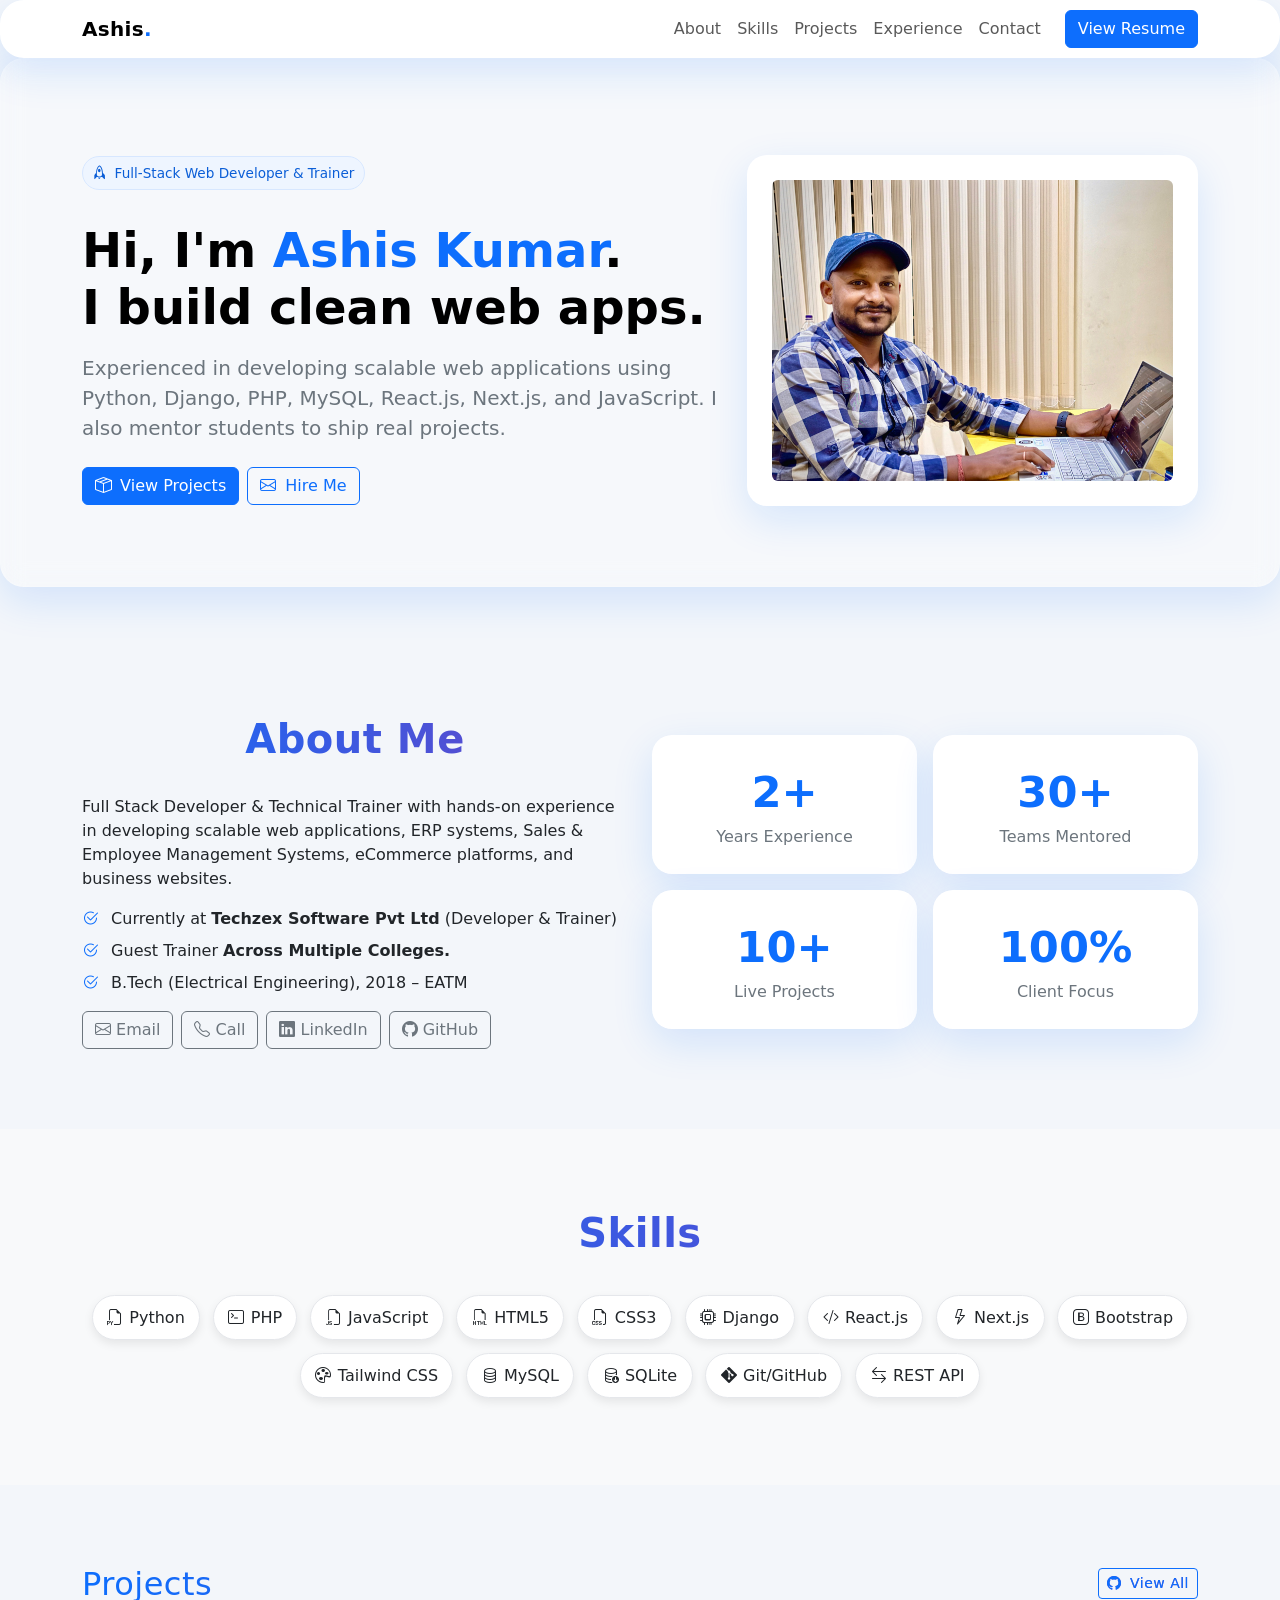
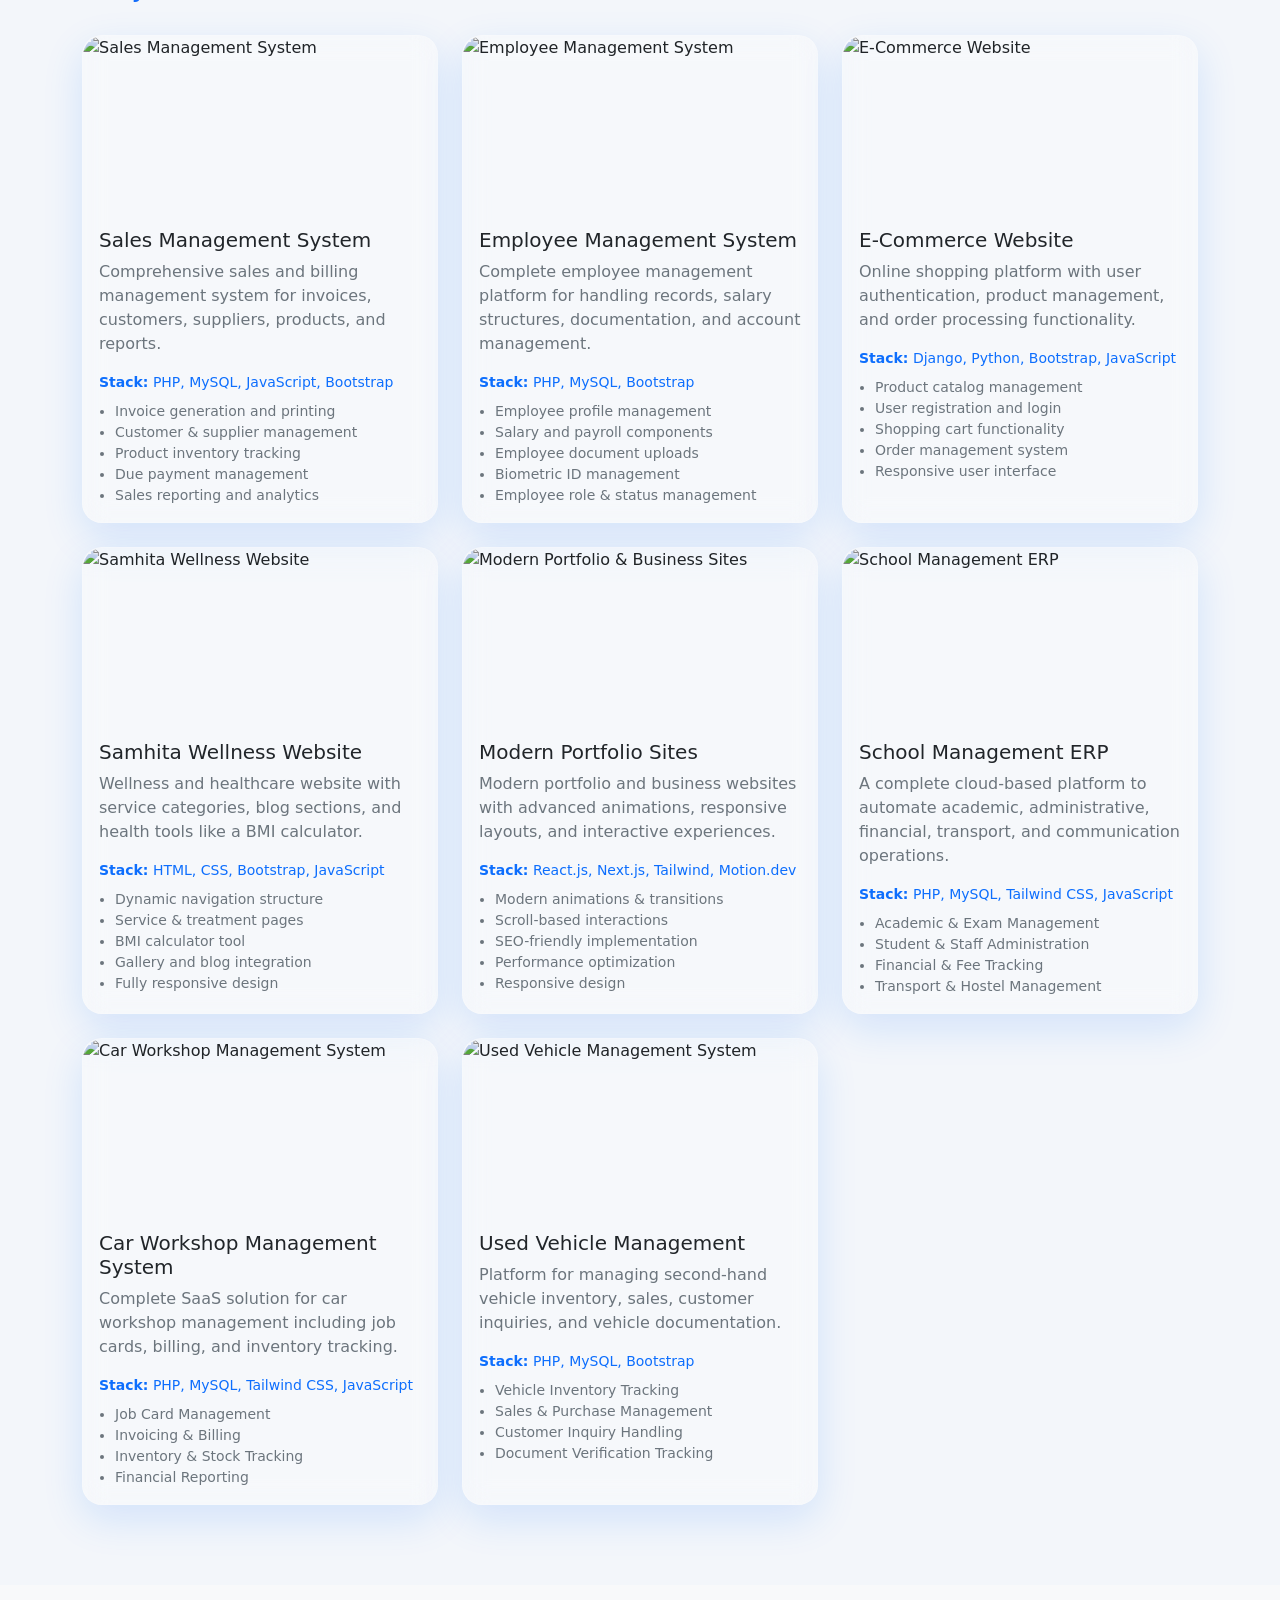
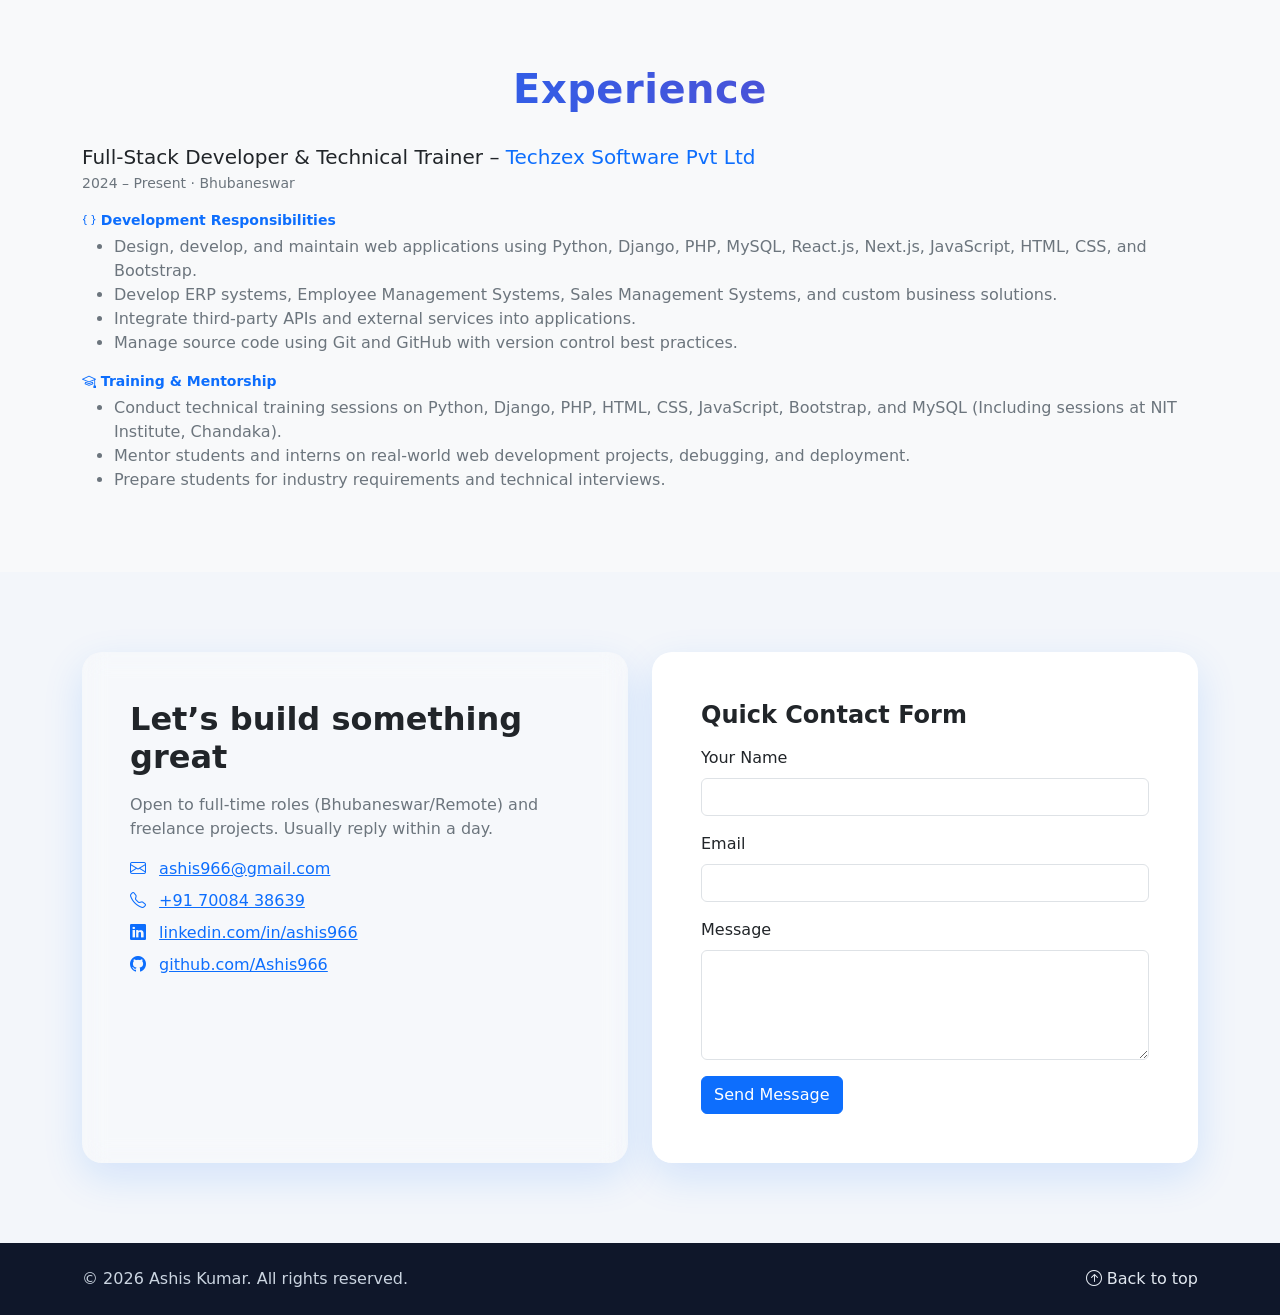
==== index.html @ 6b7a2e69 "Initial portfolio commit" ====
<!doctype html>
<html lang="en">

<head>
    <meta charset="utf-8" />
    <meta name="viewport" content="width=device-width, initial-scale=1" />
    <title>Ashis Kumar – Full‑Stack Web Developer & Trainer</title>
    <meta name="description"
        content="Portfolio of Ashis Kumar – Full‑Stack Web Developer & Trainer skilled in HTML, CSS, Bootstrap, JavaScript, jQuery, PHP, MySQL, Python (Django), and AJAX." />
    <meta name="author" content="Ashis Kumar" />
    <!-- Bootstrap 5 + Icons -->
    <link href="https://cdn.jsdelivr.net/npm/bootstrap@5.3.3/dist/css/bootstrap.min.css" rel="stylesheet" />
    <link href="https://cdn.jsdelivr.net/npm/bootstrap-icons@1.11.3/font/bootstrap-icons.css" rel="stylesheet" />
    <!-- AOS Animation Library -->
    <link href="https://cdn.jsdelivr.net/npm/aos@2.3.4/dist/aos.css" rel="stylesheet" />

    <link rel="stylesheet" href="style.css" />
</head>

<body>
    <!-- HEADER containing Nav and Hero -->
    <header>
        <!-- NAVBAR -->
        <nav class="navbar navbar-expand-lg bg-white sticky-top glass">
        <div class="container">
            <a class="navbar-brand" href="#home">Ashis<span class="text-primary">.</span></a>
            <button class="navbar-toggler" type="button" data-bs-toggle="collapse" data-bs-target="#navMenu">
                <span class="navbar-toggler-icon"></span>
            </button>
            <div class="collapse navbar-collapse" id="navMenu">
                <ul class="navbar-nav ms-auto mb-2 mb-lg-0">
                    <li class="nav-item"><a class="nav-link" href="#about">About</a></li>
                    <li class="nav-item"><a class="nav-link" href="#skills">Skills</a></li>
                    <li class="nav-item"><a class="nav-link" href="#projects">Projects</a></li>
                    <li class="nav-item"><a class="nav-link" href="#experience">Experience</a></li>
                    <li class="nav-item"><a class="nav-link" href="#contact">Contact</a></li>
                </ul>
                <a href="resume.html" target="_blank" class="btn btn-primary ms-lg-3 download-resume">View Resume</a>
            </div>
        </div>
    </nav>

        <!-- HERO -->
        <section id="home" class="hero glass mb-5">
        <div class="container">
            <div class="row align-items-center g-4">
                <div class="col-lg-7" data-aos="fade-up">
                    <span class="tag mb-3 d-inline-flex align-items-center gap-2"><i class="bi bi-rocket"></i>
                        Full‑Stack Web Developer & Trainer</span>
                    <h1 class="display-5 fw-bold mt-3 text-black">Hi, I'm <span>Ashis Kumar</span>.<br />I build clean
                        web apps.
                    </h1>
                    <p class="lead mt-3 mb-4 text-secondary">Experienced in developing scalable web applications using
                        Python, Django, PHP, MySQL, React.js, Next.js, and JavaScript. I also mentor students to ship
                        real projects.</p>
                    <div class="d-flex flex-wrap gap-2">
                        <a href="#projects" class="btn btn-primary"><i class="bi bi-box-seam me-1"></i> View
                            Projects</a>
                        <a href="#contact" class="btn btn-outline-primary"><i class="bi bi-envelope me-1"></i> Hire
                            Me</a>
                    </div>
                </div>
                <div class="col-lg-5 text-center" data-aos="zoom-in">
                    <div class="bg-white glass shadow-soft rounded-2xl p-4 text-center">
                        <img src="ashis.jpeg" alt="Laptop workspace" class="img-fluid rounded-2" />
                    </div>
                </div>
            </div>
        </div>
        </section>
    </header>

    <!-- ABOUT -->
    <section id="about" class="section-pad">
        <div class="container">
            <div class="row align-items-center g-4">
                <div class="col-lg-6" data-aos="fade-up">
                    <h2 class="section-head">About Me</h2>
                    <p>Full Stack Developer & Technical Trainer with hands-on experience in developing scalable web
                        applications, ERP systems, Sales & Employee Management Systems, eCommerce platforms, and
                        business websites.</p>
                    <ul class="list-unstyled mt-3">
                        <li class="mb-2"><i class="bi bi-check2-circle text-primary me-2"></i> Currently at
                            <strong>Techzex Software Pvt Ltd</strong> (Developer & Trainer)
                        </li>
                        <li class="mb-2"><i class="bi bi-check2-circle text-primary me-2"></i> Guest Trainer
                            <strong>Across Multiple Colleges.</strong>
                        </li>
                        <li class="mb-2"><i class="bi bi-check2-circle text-primary me-2"></i> B.Tech (Electrical
                            Engineering), 2018 – EATM</li>
                    </ul>
                    <div class="d-flex gap-2 mt-3">
                        <a href="mailto:ashis966@gmail.com" class="btn btn-outline-secondary"><i
                                class="bi bi-envelope"></i> Email</a>
                        <a href="tel:+917008438639" class="btn btn-outline-secondary"><i class="bi bi-telephone"></i>
                            Call</a>
                        <a href="https://www.linkedin.com/in/ashis966" target="_blank"
                            class="btn btn-outline-secondary"><i class="bi bi-linkedin"></i> LinkedIn</a>
                        <a href="https://github.com/Ashis966" target="_blank" class="btn btn-outline-secondary"><i
                                class="bi bi-github"></i> GitHub</a>
                    </div>
                </div>
                <div class="col-lg-6">
                    <div class="row g-3">
                        <div class="col-6" data-aos="fade-zoom-in">
                            <div class="p-4 bg-white glass rounded-2xl shadow-soft text-center h-100">
                                <div class="animated-counter" data-start-year="2024">0</div>
                                <div class="text-secondary">Years Experience</div>
                            </div>
                        </div>
                        <div class="col-6" data-aos="fade-zoom-in" data-aos-delay="50">
                            <div class="p-4 bg-white glass rounded-2xl shadow-soft text-center h-100">
                                <div class="animated-counter" data-count="30">0</div>
                                <div class="text-secondary">Teams Mentored</div>
                            </div>
                        </div>
                        <div class="col-6" data-aos="fade-zoom-in" data-aos-delay="100">
                            <div class="p-4 bg-white glass rounded-2xl shadow-soft text-center h-100">
                                <div class="animated-counter" data-count="10">0</div>
                                <div class="text-secondary">Live Projects</div>
                            </div>
                        </div>
                        <div class="col-6" data-aos="fade-zoom-in" data-aos-delay="150">
                            <div class="p-4 bg-white glass rounded-2xl shadow-soft text-center h-100">
                                <div class="animated-counter" data-count="100">0</div>
                                <div class="text-secondary">Client Focus</div>
                            </div>
                        </div>
                    </div>
                </div>
            </div>
        </div>
    </section>

    <!-- SKILLS -->
    <section id="skills" class="section-pad bg-light">
        <div class="container">
            <h2 class="section-head">Skills</h2>
            <div class="d-flex flex-wrap justify-content-center" data-aos="fade-up">
                <span class="skill-badge"><i class="bi bi-filetype-py"></i> Python</span>
                <span class="skill-badge"><i class="bi bi-terminal"></i> PHP</span>
                <span class="skill-badge"><i class="bi bi-filetype-js"></i> JavaScript</span>
                <span class="skill-badge"><i class="bi bi-filetype-html"></i> HTML5</span>
                <span class="skill-badge"><i class="bi bi-filetype-css"></i> CSS3</span>
                <span class="skill-badge"><i class="bi bi-cpu"></i> Django</span>
                <span class="skill-badge"><i class="bi bi-code-slash"></i> React.js</span>
                <span class="skill-badge"><i class="bi bi-lightning"></i> Next.js</span>
                <span class="skill-badge"><i class="bi bi-bootstrap"></i> Bootstrap</span>
                <span class="skill-badge"><i class="bi bi-palette"></i> Tailwind CSS</span>
                <span class="skill-badge"><i class="bi bi-database"></i> MySQL</span>
                <span class="skill-badge"><i class="bi bi-database-down"></i> SQLite</span>
                <span class="skill-badge"><i class="bi bi-git"></i> Git/GitHub</span>
                <span class="skill-badge"><i class="bi bi-arrow-left-right"></i> REST API</span>
            </div>
        </div>
    </section>

    <!-- PROJECTS -->
    <section id="projects" class="section-pad">
        <div class="container">
            <div class="d-flex align-items-center justify-content-between section-head">
                <h2 class="mb-0">Projects</h2>
                <a class="btn btn-outline-primary btn-sm" href="https://github.com/Ashis966" target="_blank"><i
                        class="bi bi-github me-1"></i> View All</a>
            </div>
            <div class="row g-4">
                <!-- Project 1 -->
                <div class="col-md-6 col-lg-4" data-aos="fade-up">
                    <div class="card h-100 project-card glass rounded-2xl">
                        <img src="https://placehold.co/1200x800/0d6efd/ffffff?text=Sales+Management+System"
                            class="card-img-top" alt="Sales Management System" />
                        <div class="card-body">
                            <h5 class="card-title">Sales Management System</h5>
                            <p class="card-text text-secondary">Comprehensive sales and billing management system for
                                invoices, customers, suppliers, products, and reports.</p>
                            <div class="mt-2 text-primary small">
                                <strong>Stack:</strong> PHP, MySQL, JavaScript, Bootstrap
                            </div>
                            <ul class="small text-secondary mt-2 ps-3 mb-0">
                                <li>Invoice generation and printing</li>
                                <li>Customer &amp; supplier management</li>
                                <li>Product inventory tracking</li>
                                <li>Due payment management</li>
                                <li>Sales reporting and analytics</li>
                            </ul>
                        </div>

                    </div>
                </div>
                <!-- Project 2 -->
                <div class="col-md-6 col-lg-4" data-aos="fade-up" data-aos-delay="100">
                    <div class="card h-100 project-card glass rounded-2xl">
                        <img src="https://placehold.co/1200x800/198754/ffffff?text=Employee+Management"
                            class="card-img-top" alt="Employee Management System" />
                        <div class="card-body">
                            <h5 class="card-title">Employee Management System</h5>
                            <p class="card-text text-secondary">Complete employee management platform for handling
                                records, salary structures, documentation, and account management.</p>
                            <div class="mt-2 text-primary small">
                                <strong>Stack:</strong> PHP, MySQL, Bootstrap
                            </div>
                            <ul class="small text-secondary mt-2 ps-3 mb-0">
                                <li>Employee profile management</li>
                                <li>Salary and payroll components</li>
                                <li>Employee document uploads</li>
                                <li>Biometric ID management</li>
                                <li>Employee role &amp; status management</li>
                            </ul>
                        </div>

                    </div>
                </div>
                <!-- Project 3 -->
                <div class="col-md-6 col-lg-4" data-aos="fade-up" data-aos-delay="200">
                    <div class="card h-100 project-card glass rounded-2xl">
                        <img src="https://placehold.co/1200x800/dc3545/ffffff?text=E-Commerce+Website"
                            class="card-img-top" alt="E-Commerce Website" />
                        <div class="card-body">
                            <h5 class="card-title">E-Commerce Website</h5>
                            <p class="card-text text-secondary">Online shopping platform with user authentication,
                                product management, and order processing functionality.</p>
                            <div class="mt-2 text-primary small">
                                <strong>Stack:</strong> Django, Python, Bootstrap, JavaScript
                            </div>
                            <ul class="small text-secondary mt-2 ps-3 mb-0">
                                <li>Product catalog management</li>
                                <li>User registration and login</li>
                                <li>Shopping cart functionality</li>
                                <li>Order management system</li>
                                <li>Responsive user interface</li>
                            </ul>
                        </div>

                    </div>
                </div>
                <!-- Project 4 -->
                <div class="col-md-6 col-lg-4" data-aos="fade-up">
                    <div class="card h-100 project-card glass rounded-2xl">
                        <img src="https://placehold.co/1200x800/0dcaf0/ffffff?text=Samhita+Wellness"
                            class="card-img-top" alt="Samhita Wellness Website" />
                        <div class="card-body">
                            <h5 class="card-title">Samhita Wellness Website</h5>
                            <p class="card-text text-secondary">Wellness and healthcare website with service categories,
                                blog sections, and health tools like a BMI calculator.</p>
                            <div class="mt-2 text-primary small">
                                <strong>Stack:</strong> HTML, CSS, Bootstrap, JavaScript
                            </div>
                            <ul class="small text-secondary mt-2 ps-3 mb-0">
                                <li>Dynamic navigation structure</li>
                                <li>Service &amp; treatment pages</li>
                                <li>BMI calculator tool</li>
                                <li>Gallery and blog integration</li>
                                <li>Fully responsive design</li>
                            </ul>
                        </div>

                    </div>
                </div>
                <!-- Project 5 -->
                <div class="col-md-6 col-lg-4" data-aos="fade-up" data-aos-delay="100">
                    <div class="card h-100 project-card glass rounded-2xl">
                        <img src="https://placehold.co/1200x800/6610f2/ffffff?text=Portfolio+Sites"
                            class="card-img-top" alt="Modern Portfolio & Business Sites" />
                        <div class="card-body">
                            <h5 class="card-title">Modern Portfolio Sites</h5>
                            <p class="card-text text-secondary">Modern portfolio and business websites with advanced
                                animations, responsive layouts, and interactive experiences.</p>
                            <div class="mt-2 text-primary small">
                                <strong>Stack:</strong> React.js, Next.js, Tailwind, Motion.dev
                            </div>
                            <ul class="small text-secondary mt-2 ps-3 mb-0">
                                <li>Modern animations &amp; transitions</li>
                                <li>Scroll-based interactions</li>
                                <li>SEO-friendly implementation</li>
                                <li>Performance optimization</li>
                                <li>Responsive design</li>
                            </ul>
                        </div>

                    </div>
                </div>
                <!-- Project 6 -->
                <div class="col-md-6 col-lg-4" data-aos="fade-up" data-aos-delay="200">
                    <div class="card h-100 project-card glass rounded-2xl">
                        <img src="https://placehold.co/1200x800/6f42c1/ffffff?text=School+ERP"
                            class="card-img-top" alt="School Management ERP" />
                        <div class="card-body">
                            <h5 class="card-title">School Management ERP</h5>
                            <p class="card-text text-secondary">A complete cloud-based platform to automate academic, administrative, financial, transport, and communication operations.</p>
                            <div class="mt-2 text-primary small">
                                <strong>Stack:</strong> PHP, MySQL, Tailwind CSS, JavaScript
                            </div>
                            <ul class="small text-secondary mt-2 ps-3 mb-0">
                                <li>Academic &amp; Exam Management</li>
                                <li>Student &amp; Staff Administration</li>
                                <li>Financial &amp; Fee Tracking</li>
                                <li>Transport &amp; Hostel Management</li>
                            </ul>
                        </div>

                    </div>
                </div>
                <!-- Project 7 -->
                <div class="col-md-6 col-lg-4" data-aos="fade-up">
                    <div class="card h-100 project-card glass rounded-2xl">
                        <img src="https://placehold.co/1200x800/fd7e14/ffffff?text=Car+Workshop+System"
                            class="card-img-top" alt="Car Workshop Management System" />
                        <div class="card-body">
                            <h5 class="card-title">Car Workshop Management System</h5>
                            <p class="card-text text-secondary">Complete SaaS solution for car workshop management including job cards, billing, and inventory tracking.</p>
                            <div class="mt-2 text-primary small">
                                <strong>Stack:</strong> PHP, MySQL, Tailwind CSS, JavaScript
                            </div>
                            <ul class="small text-secondary mt-2 ps-3 mb-0">
                                <li>Job Card Management</li>
                                <li>Invoicing &amp; Billing</li>
                                <li>Inventory &amp; Stock Tracking</li>
                                <li>Financial Reporting</li>
                            </ul>
                        </div>

                    </div>
                </div>
                <!-- Project 8 -->
                <div class="col-md-6 col-lg-4" data-aos="fade-up" data-aos-delay="100">
                    <div class="card h-100 project-card glass rounded-2xl">
                        <img src="https://placehold.co/1200x800/20c997/ffffff?text=Used+Vehicle+Management"
                            class="card-img-top" alt="Used Vehicle Management System" />
                        <div class="card-body">
                            <h5 class="card-title">Used Vehicle Management</h5>
                            <p class="card-text text-secondary">Platform for managing second-hand vehicle inventory, sales, customer inquiries, and vehicle documentation.</p>
                            <div class="mt-2 text-primary small">
                                <strong>Stack:</strong> PHP, MySQL, Bootstrap
                            </div>
                            <ul class="small text-secondary mt-2 ps-3 mb-0">
                                <li>Vehicle Inventory Tracking</li>
                                <li>Sales &amp; Purchase Management</li>
                                <li>Customer Inquiry Handling</li>
                                <li>Document Verification Tracking</li>
                            </ul>
                        </div>

                    </div>
                </div>
            </div>
        </div>
    </section>

    <!-- EXPERIENCE -->
    <section id="experience" class="section-pad bg-light">
        <div class="container">
            <h2 class="section-head">Experience</h2>
            <div class="timeline mt-4">
                <div class="timeline-item" data-aos="fade-left">
                    <h5 class="mb-1">Full‑Stack Developer & Technical Trainer – <span class="text-primary">Techzex
                            Software Pvt
                            Ltd</span></h5>
                    <div class="text-secondary small mb-2">2024 – Present · Bhubaneswar</div>
                    <p class="text-primary small mb-1 fw-bold mt-3"><i class="bi bi-braces"></i> Development
                        Responsibilities</p>
                    <ul class="text-secondary">
                        <li>Design, develop, and maintain web applications using Python, Django, PHP, MySQL, React.js,
                            Next.js, JavaScript, HTML, CSS, and Bootstrap.</li>
                        <li>Develop ERP systems, Employee Management Systems, Sales Management Systems, and custom
                            business solutions.</li>
                        <li>Integrate third-party APIs and external services into applications.</li>
                        <li>Manage source code using Git and GitHub with version control best practices.</li>
                    </ul>
                    <p class="text-primary small mb-1 fw-bold mt-3"><i class="bi bi-mortarboard"></i> Training &
                        Mentorship</p>
                    <ul class="mb-0 text-secondary">
                        <li>Conduct technical training sessions on Python, Django, PHP, HTML, CSS, JavaScript,
                            Bootstrap, and MySQL (Including sessions at NIT Institute, Chandaka).</li>
                        <li>Mentor students and interns on real-world web development projects, debugging, and
                            deployment.</li>
                        <li>Prepare students for industry requirements and technical interviews.</li>
                    </ul>
                </div>
            </div>
        </div>
    </section>

    <!-- CONTACT -->
    <section id="contact" class="section-pad">
        <div class="container">
            <div class="row g-4 align-items-stretch">
                <div class="col-lg-6" data-aos="fade-up">
                    <div class="p-4 p-md-5 rounded-2xl shadow-soft contact-card h-100 glass">
                        <h2 class="fw-bold mb-3">Let’s build something great</h2>
                        <p class="text-secondary">Open to full‑time roles (Bhubaneswar/Remote) and freelance projects.
                            Usually reply within a day.</p>
                        <ul class="list-unstyled mt-3">
                            <li class="mb-2"><i class="bi bi-envelope text-primary me-2"></i> <a
                                    href="mailto:ashis966@gmail.com">ashis966@gmail.com</a></li>
                            <li class="mb-2"><i class="bi bi-telephone text-primary me-2"></i> <a
                                    href="tel:+917008438639">+91 70084 38639</a></li>
                            <li class="mb-2"><i class="bi bi-linkedin text-primary me-2"></i> <a
                                    href="https://www.linkedin.com/in/ashis966"
                                    target="_blank">linkedin.com/in/ashis966</a></li>
                            <li class="mb-2"><i class="bi bi-github text-primary me-2"></i> <a
                                    href="https://github.com/Ashis966" target="_blank">github.com/Ashis966</a></li>
                        </ul>
                    </div>
                </div>
                <div class="col-lg-6" data-aos="fade-left">
                    <div class="p-4 p-md-5 rounded-2xl shadow-soft bg-white h-100 glass">
                        <h4 class="fw-bold mb-3">Quick Contact Form</h4>
                        <!-- To make this work, sign up at formspree.io and replace YOUR_FORM_ID below -->
                        <form id="contactForm" action="https://formspree.io/f/mwvdzepy" method="POST">
                            <div class="mb-3">
                                <label class="form-label">Your Name</label>
                                <input type="text" class="form-control" name="name" required />
                            </div>
                            <div class="mb-3">
                                <label class="form-label">Email</label>
                                <input type="email" class="form-control" name="email" required />
                            </div>
                            <div class="mb-3">
                                <label class="form-label">Message</label>
                                <textarea class="form-control" name="message" rows="4" required></textarea>
                            </div>
                            <button type="submit" class="btn btn-primary">Send Message</button>
                        </form>
                    </div>
                </div>
            </div>
        </div>
    </section>

    <!-- FOOTER -->
    <footer class="footer py-4">
        <div class="container d-flex flex-wrap justify-content-between align-items-center gap-3">
            <div>© <span id="year"></span> Ashis Kumar. All rights reserved.</div>
            <div class="d-flex gap-3">
                <a href="#home" class="text-decoration-none"><i class="bi bi-arrow-up-circle"></i> Back to top</a>
            </div>
        </div>
    </footer>

    <!-- JS: Bootstrap, AOS, SweetAlert2, Animated Counters -->
    <script src="https://cdn.jsdelivr.net/npm/bootstrap@5.3.3/dist/js/bootstrap.bundle.min.js"></script>
    <script src="https://cdn.jsdelivr.net/npm/aos@2.3.4/dist/aos.js"></script>
    <script src="https://cdn.jsdelivr.net/npm/sweetalert2@11"></script>
    <script src="main.js"></script>

</body>

</html>
---- style.css ----
:root {
    --accent: #0d6efd;
    --bg-soft: #f7f9fc;
    --gradient: linear-gradient(135deg, #0d6efd 0%, #6f42c1 100%);
    --glass: rgba(255, 255, 255, .25);
}

html {
    scroll-behavior: smooth;
}

body {
    background: #f3f6fa;
}

.navbar {
    box-shadow: 0 6px 24px rgba(0, 0, 0, .06);
}

.navbar-brand {
    font-weight: 800;
    letter-spacing: .3px;
}

.hero {
    background: var(--gradient);
    color: #fff;
    padding: 6rem 0 5rem;
}

.hero h1 span {
    color: var(--accent);
}

.tag {
    background: #eef5ff;
    color: #0b5ed7;
    border: 1px solid #d7e7ff;
    padding: .35rem .6rem;
    border-radius: 999px;
    font-size: .85rem;
}

.glass {
    background: var(--glass);
    border-radius: 24px;
    box-shadow: 0 14px 40px rgba(13, 110, 253, .14);
    backdrop-filter: blur(12px);
    border: 1.5px solid #fff3;
}

.section-pad {
    padding: 5rem 0;
}

.section-head {
    font-size: 2.5rem;
    text-align: center;
    background: linear-gradient(90deg, #0d6efd 0, #6f42c1 100%);
    -webkit-background-clip: text;
    color: transparent;
    margin-bottom: 2rem;
    font-weight: 700;
    letter-spacing: .5px;
}

.shadow-soft {
    box-shadow: 0 14px 40px rgba(13, 110, 253, .14);
}

.rounded-2xl {
    border-radius: 1.25rem;
}

.skill-badge {
    border: 1px solid #e5e7eb;
    background: #fff;
    padding: .6rem .9rem;
    border-radius: 1.5rem;
    margin: .4rem;
    font-size: 1rem;
    display: inline-flex;
    align-items: center;
    gap: .4rem;
    box-shadow: 0 4px 10px rgba(0, 0, 0, .08);
    transition: all .30s;
}

.skill-badge:hover {
    background: var(--accent);
    color: #fff;
    transform: scale(1.09);
}

.project-card img {
    object-fit: cover;
    height: 176px;
    filter: brightness(.96) saturate(.98);
    transition: .2s;
    border-top-left-radius: 1.25rem;
    border-top-right-radius: 1.25rem;
}

.project-card:hover img {
    filter: brightness(1) saturate(1.1) scale(1.05);
}

.project-card {
    transition: transform .50s;
}

.project-card:hover {
    box-shadow: 0 12px 32px #0d6efd22;
    transform: translateY(-7px) scale(.98);
}

.contact-card {
    background: var(--glass);
    border: none;
}

.footer {
    background: #0f172a;
    color: #cbd5e1;
}

.footer a {
    color: #e2e8f0;
}

.animated-counter {
    font-size: 2.7rem;
    font-weight: 700;
    color: var(--accent);
}

/* AOS fade-in on scroll */
[data-aos] {
    opacity: 0;
    transition: opacity .8s cubic-bezier(.77, .2, .18, .83);
}

[data-aos].aos-animate {
    opacity: 1;
}
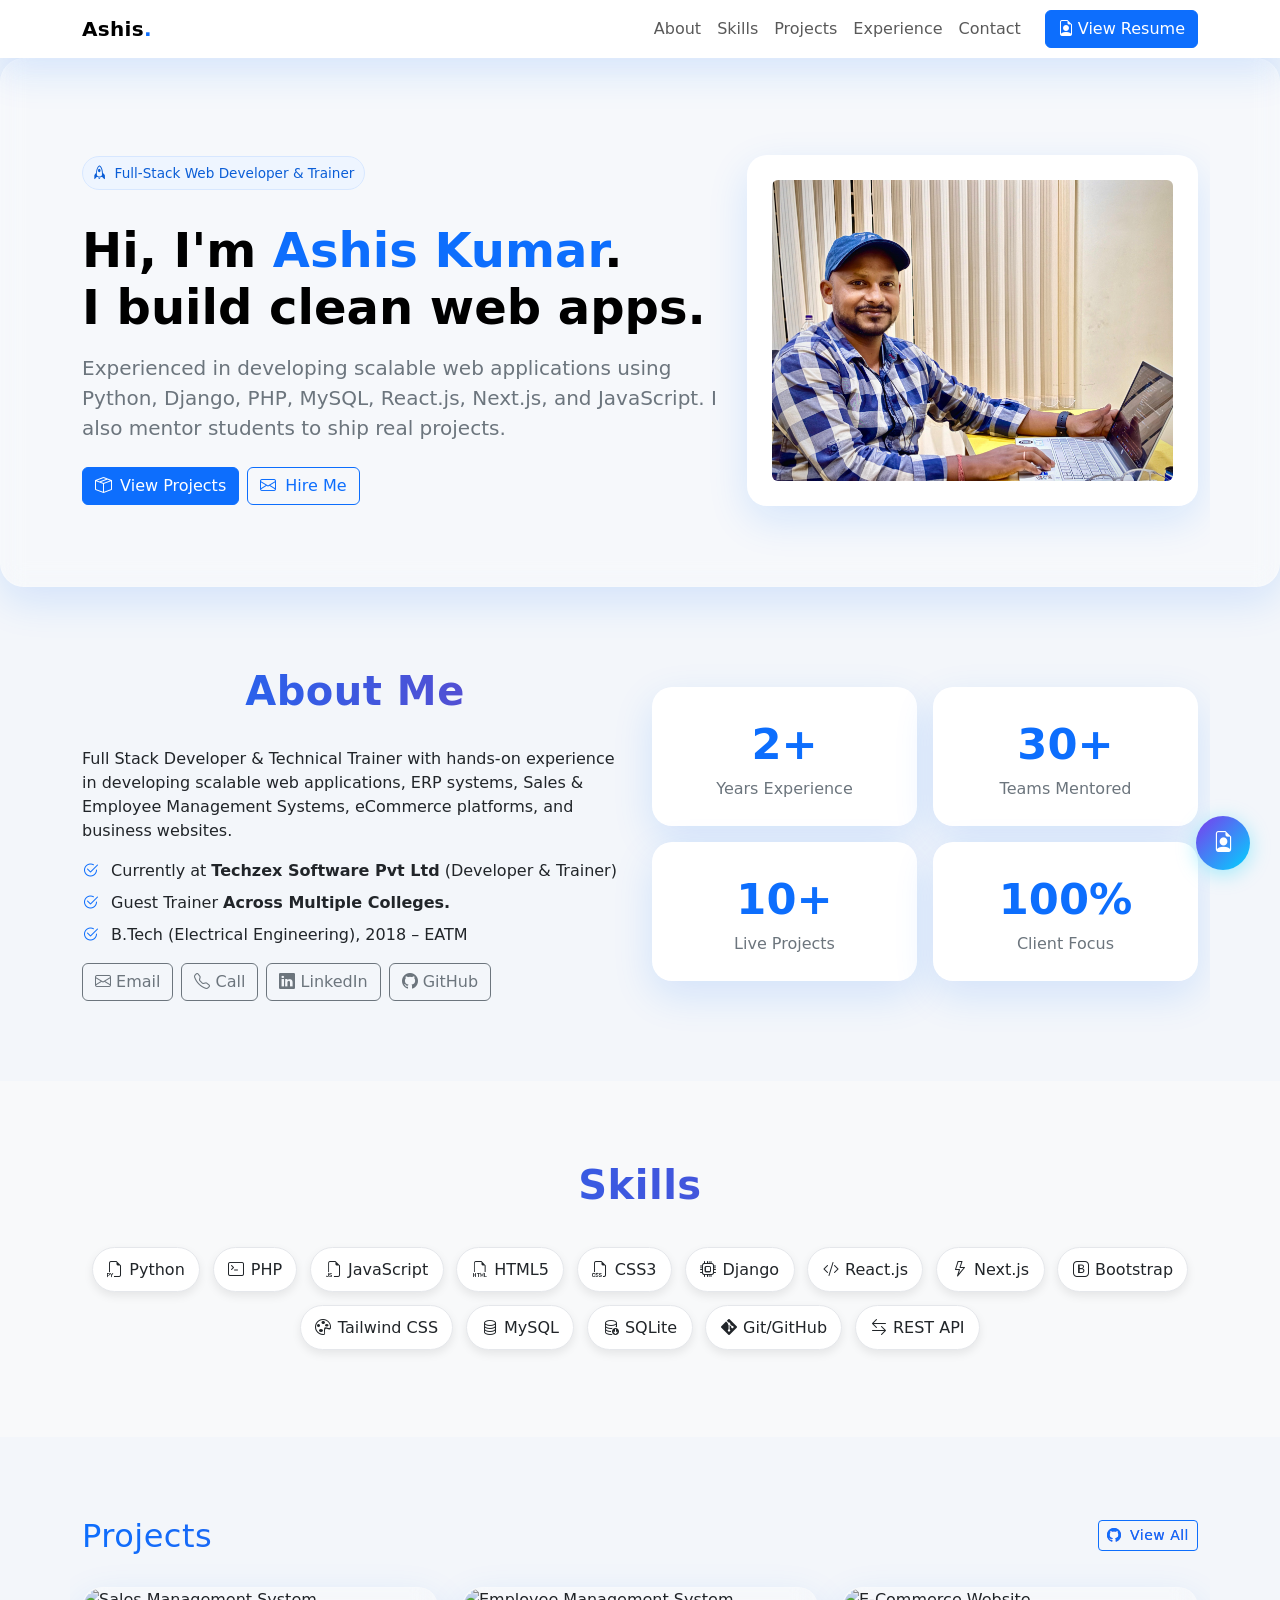
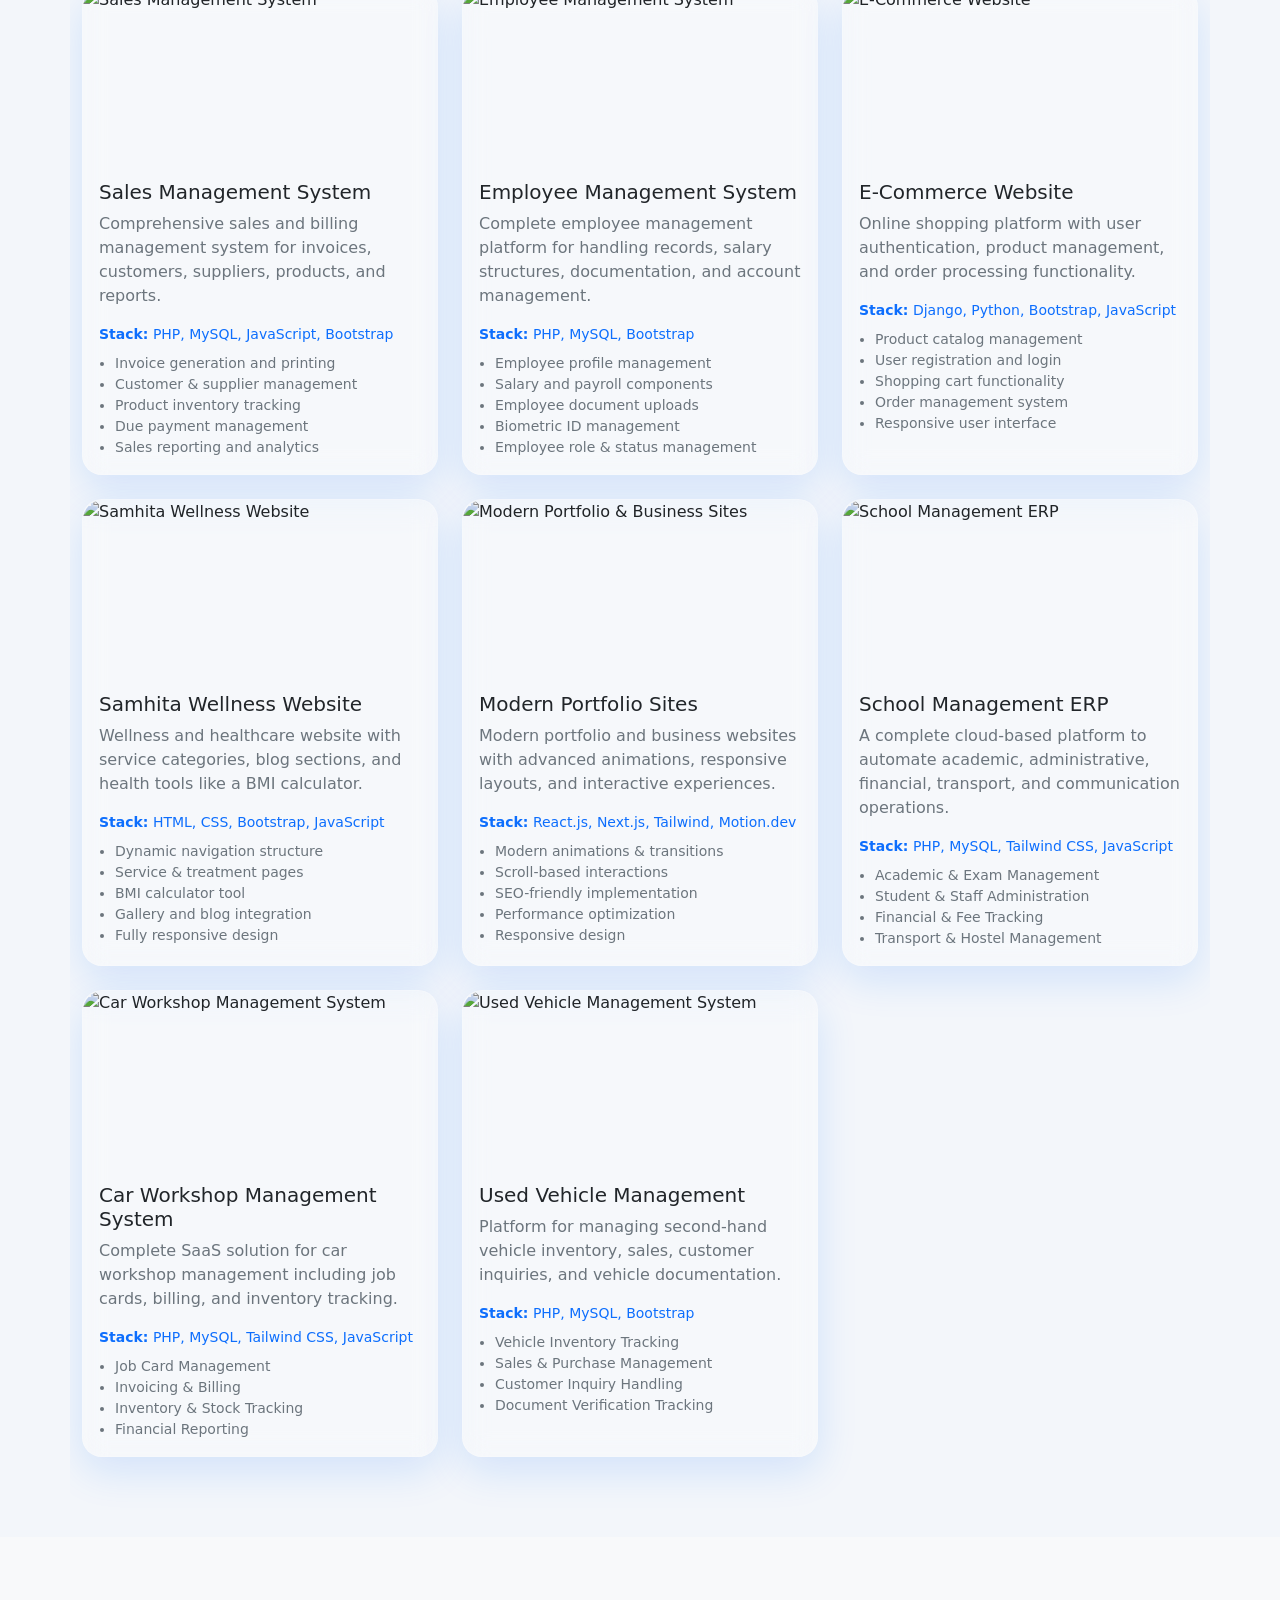
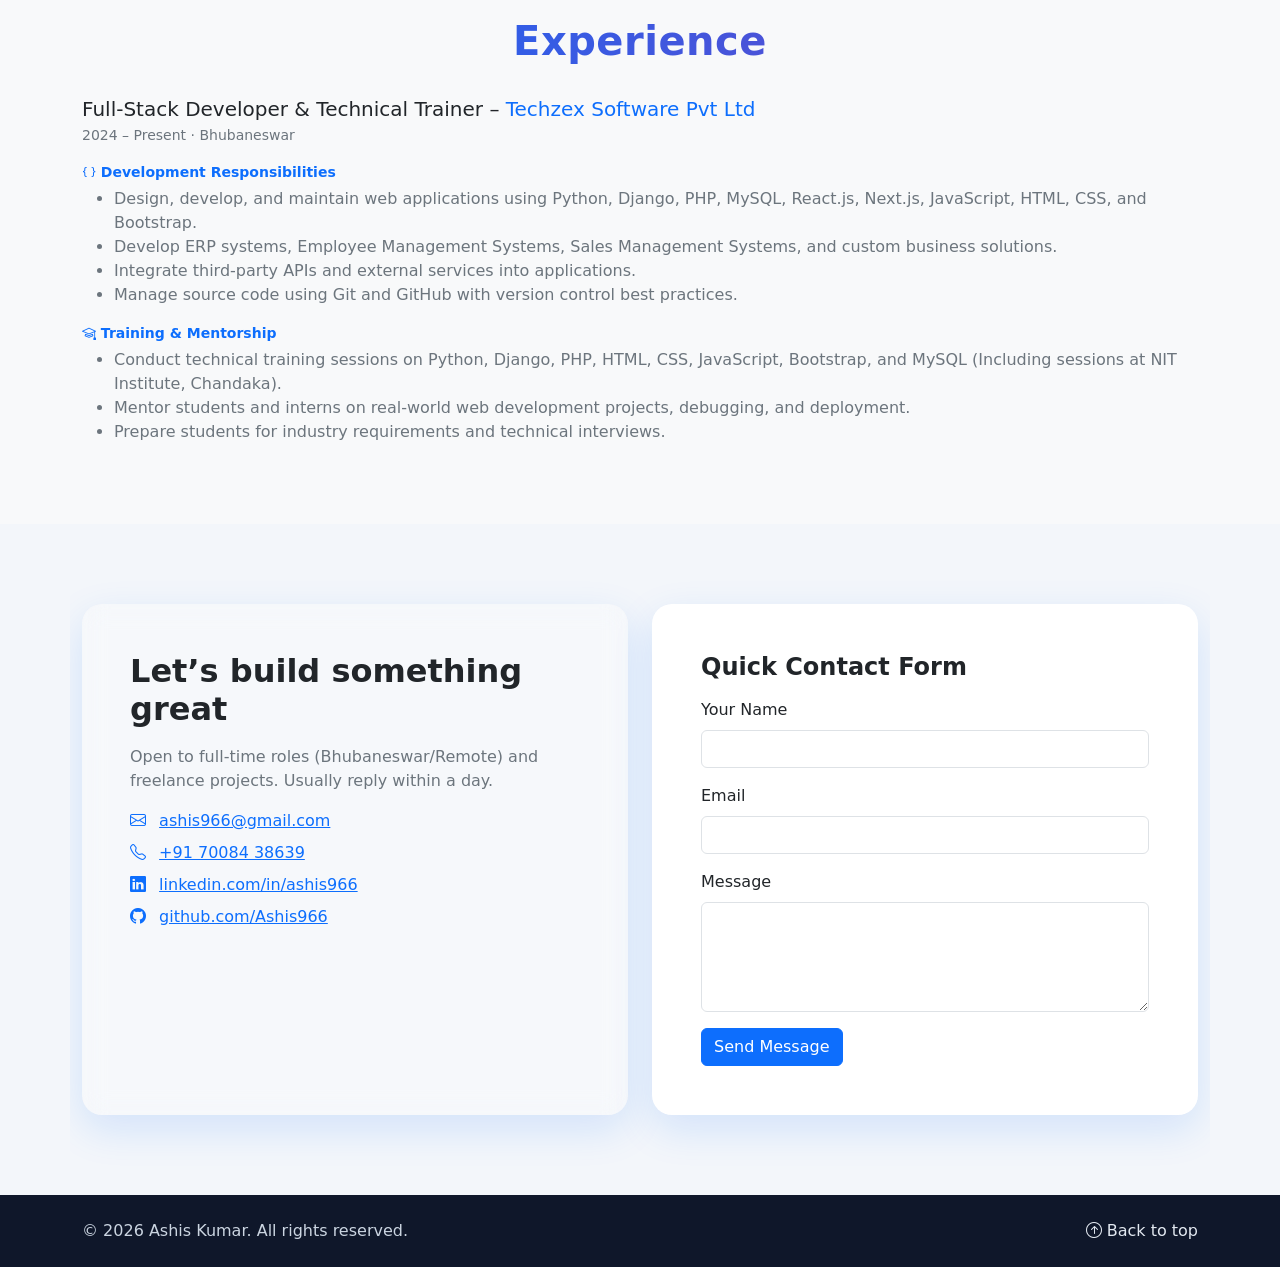
==== commit c558993c: "fix: improve mobile responsiveness and UX - Reduce hero and section spacing on mobile (media query) " ====
--- a/index.html
+++ b/index.html
@@ -24,9 +24,17 @@
         <nav class="navbar navbar-expand-lg bg-white sticky-top glass">
         <div class="container">
             <a class="navbar-brand" href="#home">Ashis<span class="text-primary">.</span></a>
-            <button class="navbar-toggler" type="button" data-bs-toggle="collapse" data-bs-target="#navMenu">
-                <span class="navbar-toggler-icon"></span>
-            </button>
+
+            <!-- Mobile: Resume btn + toggler grouped on the right -->
+            <div class="d-flex align-items-center gap-2 d-lg-none ms-auto">
+                <a href="resume.html" target="_blank" class="mobile-resume-btn">
+                    <i class="bi bi-file-earmark-person"></i> Resume
+                </a>
+                <button class="navbar-toggler" type="button" data-bs-toggle="collapse" data-bs-target="#navMenu" aria-controls="navMenu" aria-expanded="false" aria-label="Toggle navigation">
+                    <span class="navbar-toggler-icon"></span>
+                </button>
+            </div>
+
             <div class="collapse navbar-collapse" id="navMenu">
                 <ul class="navbar-nav ms-auto mb-2 mb-lg-0">
                     <li class="nav-item"><a class="nav-link" href="#about">About</a></li>
@@ -35,13 +43,16 @@
                     <li class="nav-item"><a class="nav-link" href="#experience">Experience</a></li>
                     <li class="nav-item"><a class="nav-link" href="#contact">Contact</a></li>
                 </ul>
-                <a href="resume.html" target="_blank" class="btn btn-primary ms-lg-3 download-resume">View Resume</a>
+                <!-- Desktop only -->
+                <a href="resume.html" target="_blank" class="btn btn-primary ms-lg-3 download-resume d-none d-lg-inline-flex align-items-center gap-1">
+                    <i class="bi bi-file-earmark-person"></i> View Resume
+                </a>
             </div>
         </div>
     </nav>
 
         <!-- HERO -->
-        <section id="home" class="hero glass mb-5">
+        <section id="home" class="hero glass">
         <div class="container">
             <div class="row align-items-center g-4">
                 <div class="col-lg-7" data-aos="fade-up">
@@ -437,6 +448,12 @@
         </div>
     </footer>
 
+    <!-- ── Fixed Resume FAB Button ── -->
+    <a href="resume.html" target="_blank" class="resume-fab" id="resumeFab" title="View Resume">
+        <i class="bi bi-file-earmark-person"></i>
+        <span class="resume-fab-tooltip">View Resume</span>
+    </a>
+
     <!-- JS: Bootstrap, AOS, SweetAlert2, Animated Counters -->
     <script src="https://cdn.jsdelivr.net/npm/bootstrap@5.3.3/dist/js/bootstrap.bundle.min.js"></script>
     <script src="https://cdn.jsdelivr.net/npm/aos@2.3.4/dist/aos.js"></script>
--- a/style.css
+++ b/style.css
@@ -5,8 +5,11 @@
     --glass: rgba(255, 255, 255, .25);
 }
 
-html {
+html,
+body {
     scroll-behavior: smooth;
+    overflow-x: hidden;   /* prevent horizontal scroll on all devices */
+    max-width: 100%;
 }
 
 body {
@@ -15,12 +18,45 @@
 
 .navbar {
     box-shadow: 0 6px 24px rgba(0, 0, 0, .06);
+    border-radius: 0 !important;  /* override glass radius — navbar must be flush */
+    width: 100%;
 }
 
 .navbar-brand {
     font-weight: 800;
     letter-spacing: .3px;
 }
+
+/* ── Mobile Resume Button (always visible in navbar) ── */
+.mobile-resume-btn {
+    display: inline-flex;
+    align-items: center;
+    gap: .35rem;
+    padding: .38rem .85rem;
+    font-size: .8rem;
+    font-weight: 600;
+    letter-spacing: .2px;
+    color: #fff;
+    background: linear-gradient(135deg, #0d6efd 0%, #6f42c1 100%);
+    border-radius: 999px;
+    text-decoration: none;
+    box-shadow: 0 3px 12px rgba(13, 110, 253, .35);
+    transition: transform .2s, box-shadow .2s, opacity .2s;
+    white-space: nowrap;
+}
+
+.mobile-resume-btn:hover,
+.mobile-resume-btn:focus {
+    color: #fff;
+    opacity: .9;
+    transform: translateY(-1px);
+    box-shadow: 0 6px 18px rgba(13, 110, 253, .45);
+}
+
+.mobile-resume-btn:active {
+    transform: scale(.96);
+}
+
 
 .hero {
     background: var(--gradient);
@@ -47,6 +83,12 @@
     box-shadow: 0 14px 40px rgba(13, 110, 253, .14);
     backdrop-filter: blur(12px);
     border: 1.5px solid #fff3;
+}
+
+/* Prevent Bootstrap row gutters from causing horizontal overflow */
+.container,
+.container-fluid {
+    overflow-x: clip;
 }
 
 .section-pad {
@@ -143,3 +185,126 @@
 [data-aos].aos-animate {
     opacity: 1;
 }
+
+/* ── Mobile Responsive Spacing ── */
+@media (max-width: 767.98px) {
+
+    /* Hero: reduce top space dramatically */
+    .hero {
+        padding: 2.5rem 0 2rem;
+        margin-bottom: 0 !important;
+    }
+
+    /* All sections: tighter vertical padding */
+    .section-pad {
+        padding: 2.5rem 0;
+    }
+
+    /* Section headings: smaller font on mobile */
+    .section-head {
+        font-size: 1.75rem;
+        margin-bottom: 1.25rem;
+    }
+
+    /* Hero h1: scale down display heading */
+    .hero h1 {
+        font-size: 1.9rem;
+    }
+
+    /* Stat cards: compact padding */
+    .animated-counter {
+        font-size: 2rem;
+    }
+
+    /* Project section header flex wrap */
+    .d-flex.align-items-center.justify-content-between.section-head {
+        flex-direction: column;
+        align-items: flex-start !important;
+        gap: .5rem;
+    }
+
+    /* Contact card padding */
+    .contact-card,
+    .p-4.p-md-5 {
+        padding: 1.5rem !important;
+    }
+}
+
+/* ── Fixed Resume FAB Button ── */
+.resume-fab {
+    position: fixed;
+    bottom: 30px;
+    right: 30px;
+    z-index: 1050;
+    width: 54px;
+    height: 54px;
+    border-radius: 50%;
+    background: linear-gradient(135deg, #7c3aed, #00d4ff);
+    color: #fff;
+    font-size: 1.3rem;
+    display: flex;
+    align-items: center;
+    justify-content: center;
+    text-decoration: none;
+    box-shadow: 0 4px 20px rgba(0, 212, 255, 0.35);
+    transition: transform .3s, box-shadow .3s;
+    animation: fab-pulse 2.5s ease-in-out 1s 3;  /* pulse 3 times on load */
+}
+
+.resume-fab:hover,
+.resume-fab:focus {
+    color: #fff;
+    transform: scale(1.12);
+    box-shadow: 0 8px 30px rgba(0, 212, 255, 0.55);
+}
+
+.resume-fab:active {
+    transform: scale(.95);
+}
+
+/* Tooltip label */
+.resume-fab-tooltip {
+    position: absolute;
+    right: 62px;
+    white-space: nowrap;
+    background: rgba(10, 14, 26, 0.92);
+    color: #fff;
+    font-size: .78rem;
+    font-weight: 500;
+    padding: 5px 11px;
+    border-radius: 7px;
+    border: 1px solid rgba(255, 255, 255, .12);
+    pointer-events: none;
+    opacity: 0;
+    transition: opacity .2s;
+}
+
+.resume-fab:hover .resume-fab-tooltip {
+    opacity: 1;
+}
+
+/* Pulse animation to draw attention */
+@keyframes fab-pulse {
+    0%   { box-shadow: 0 4px 20px rgba(0, 212, 255, .35); }
+    50%  { box-shadow: 0 4px 32px rgba(0, 212, 255, .75), 0 0 0 10px rgba(0, 212, 255, .12); }
+    100% { box-shadow: 0 4px 20px rgba(0, 212, 255, .35); }
+}
+
+/* Mobile adjustments */
+@media (max-width: 767.98px) {
+    .resume-fab {
+        bottom: 20px;
+        right: 20px;
+        width: 48px;
+        height: 48px;
+        font-size: 1.15rem;
+    }
+
+    /* Tooltip appears above on mobile so it's not clipped */
+    .resume-fab-tooltip {
+        right: auto;
+        bottom: 58px;
+        left: 50%;
+        transform: translateX(-50%);
+    }
+}
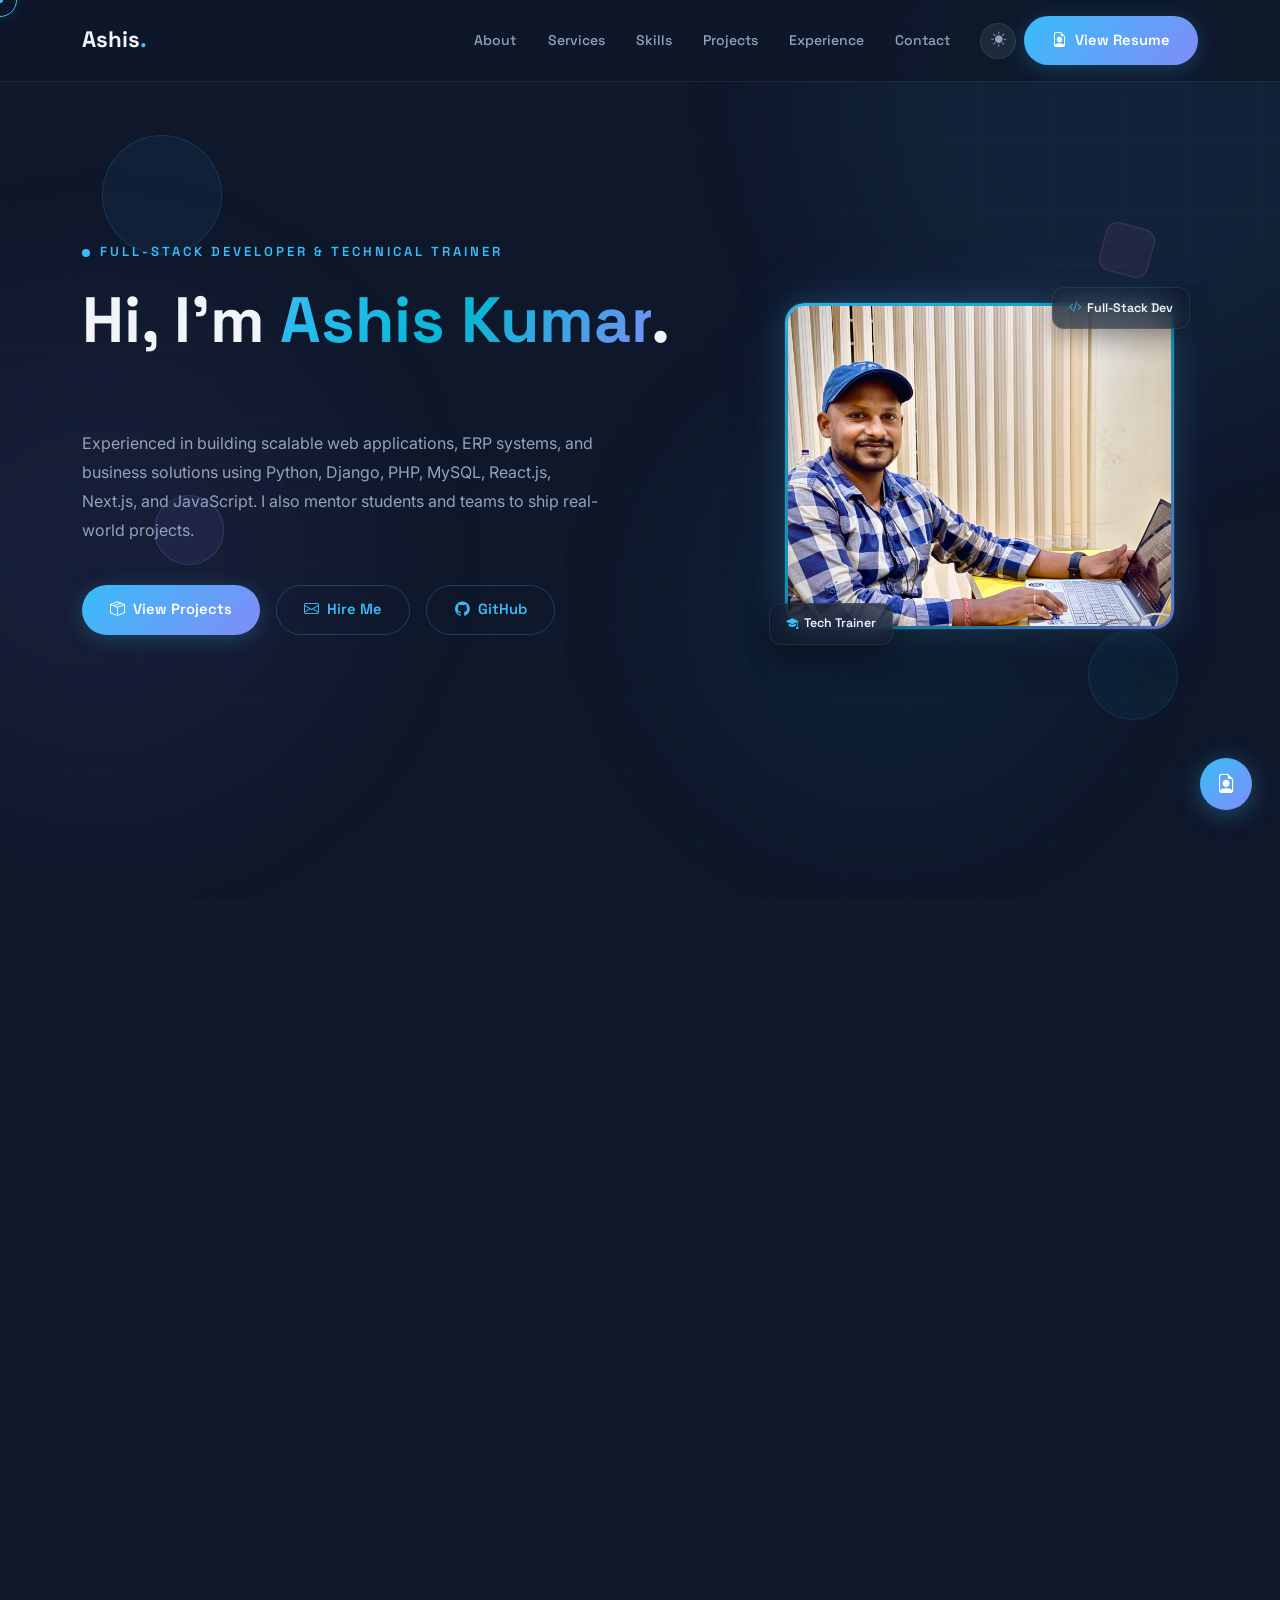
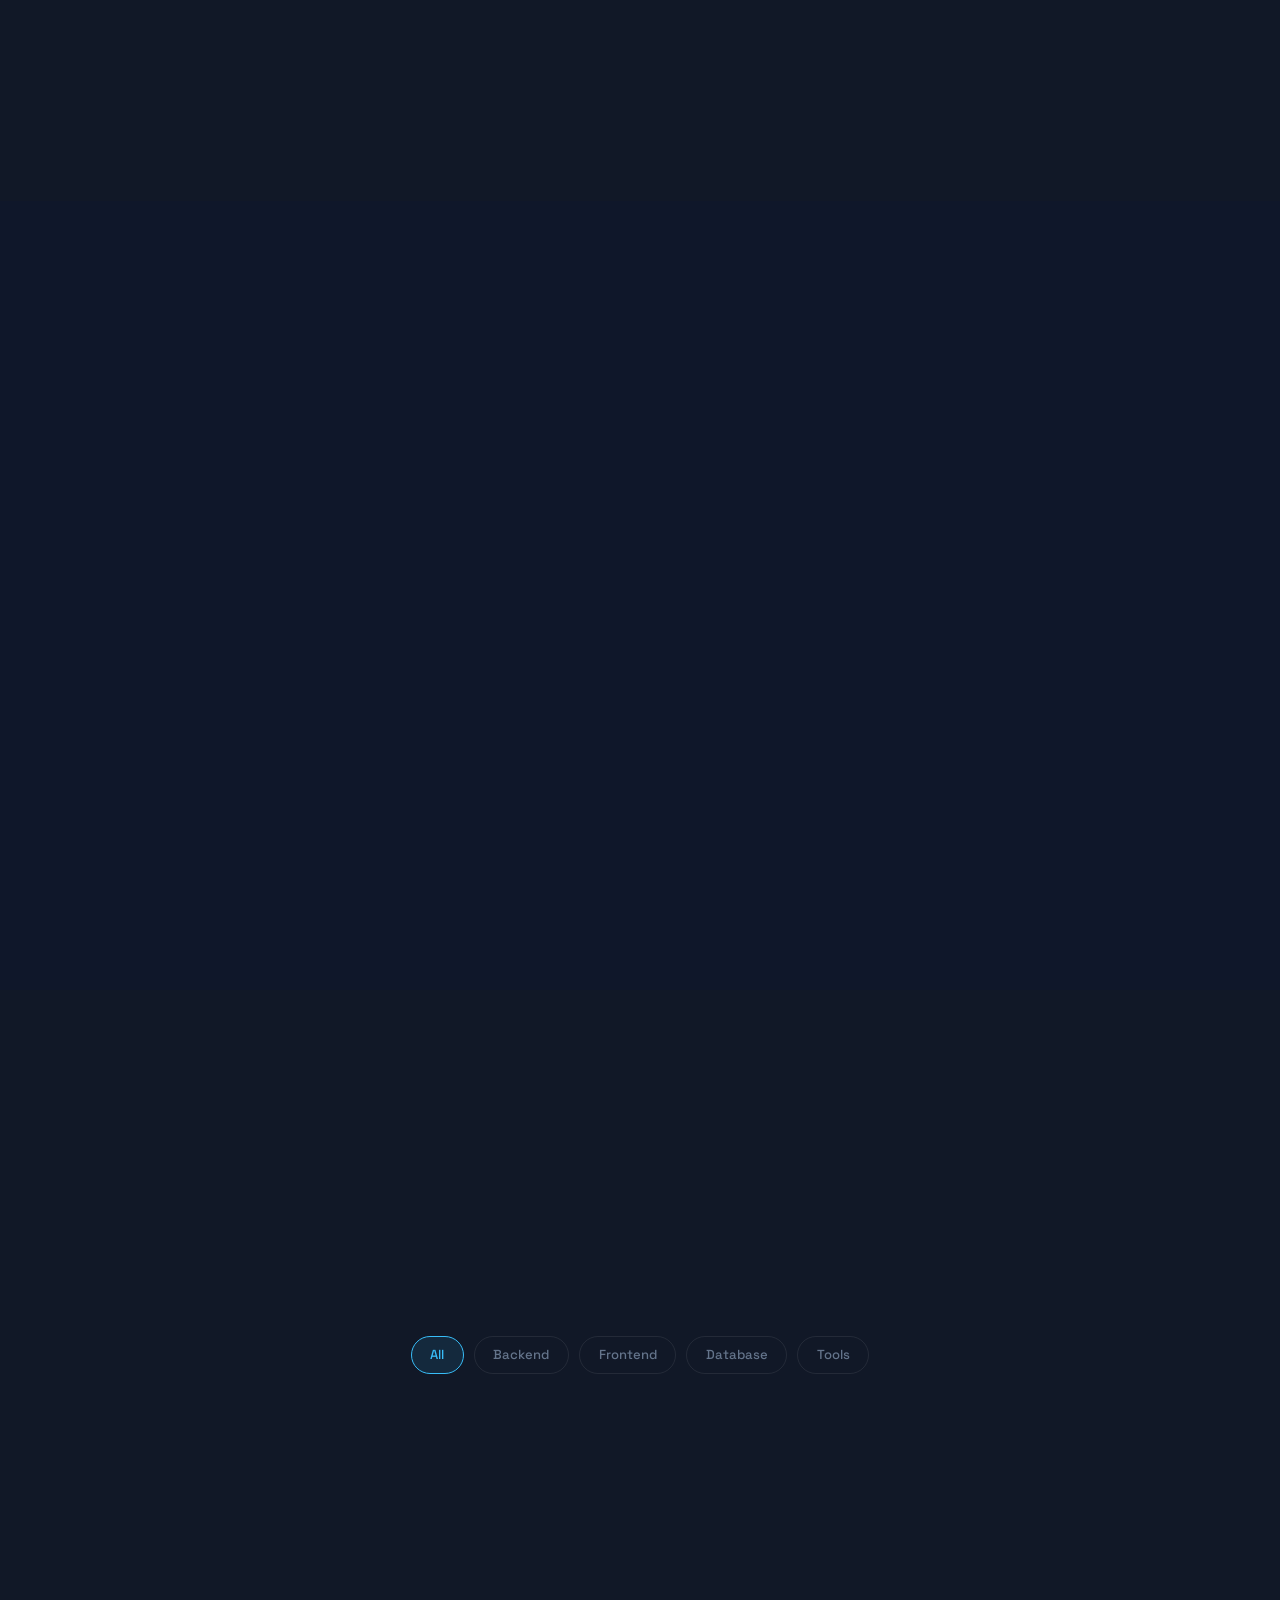
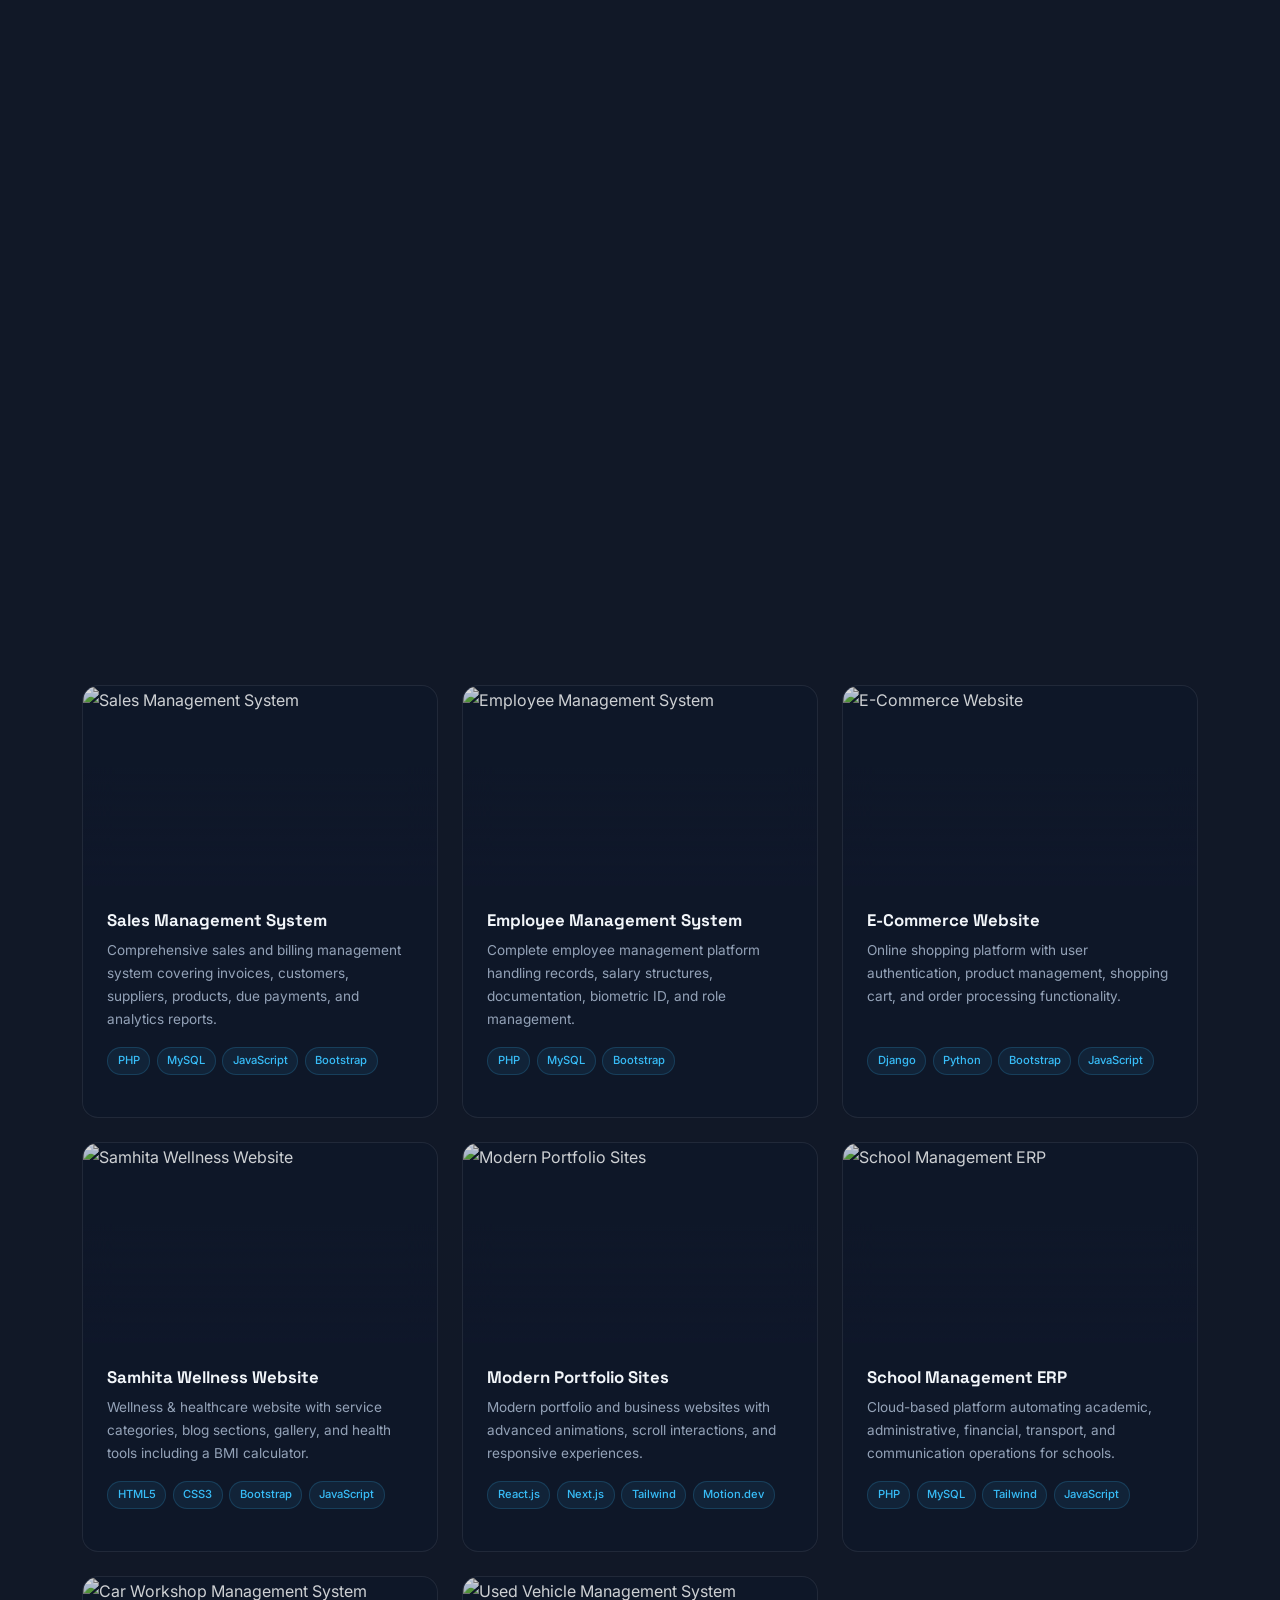
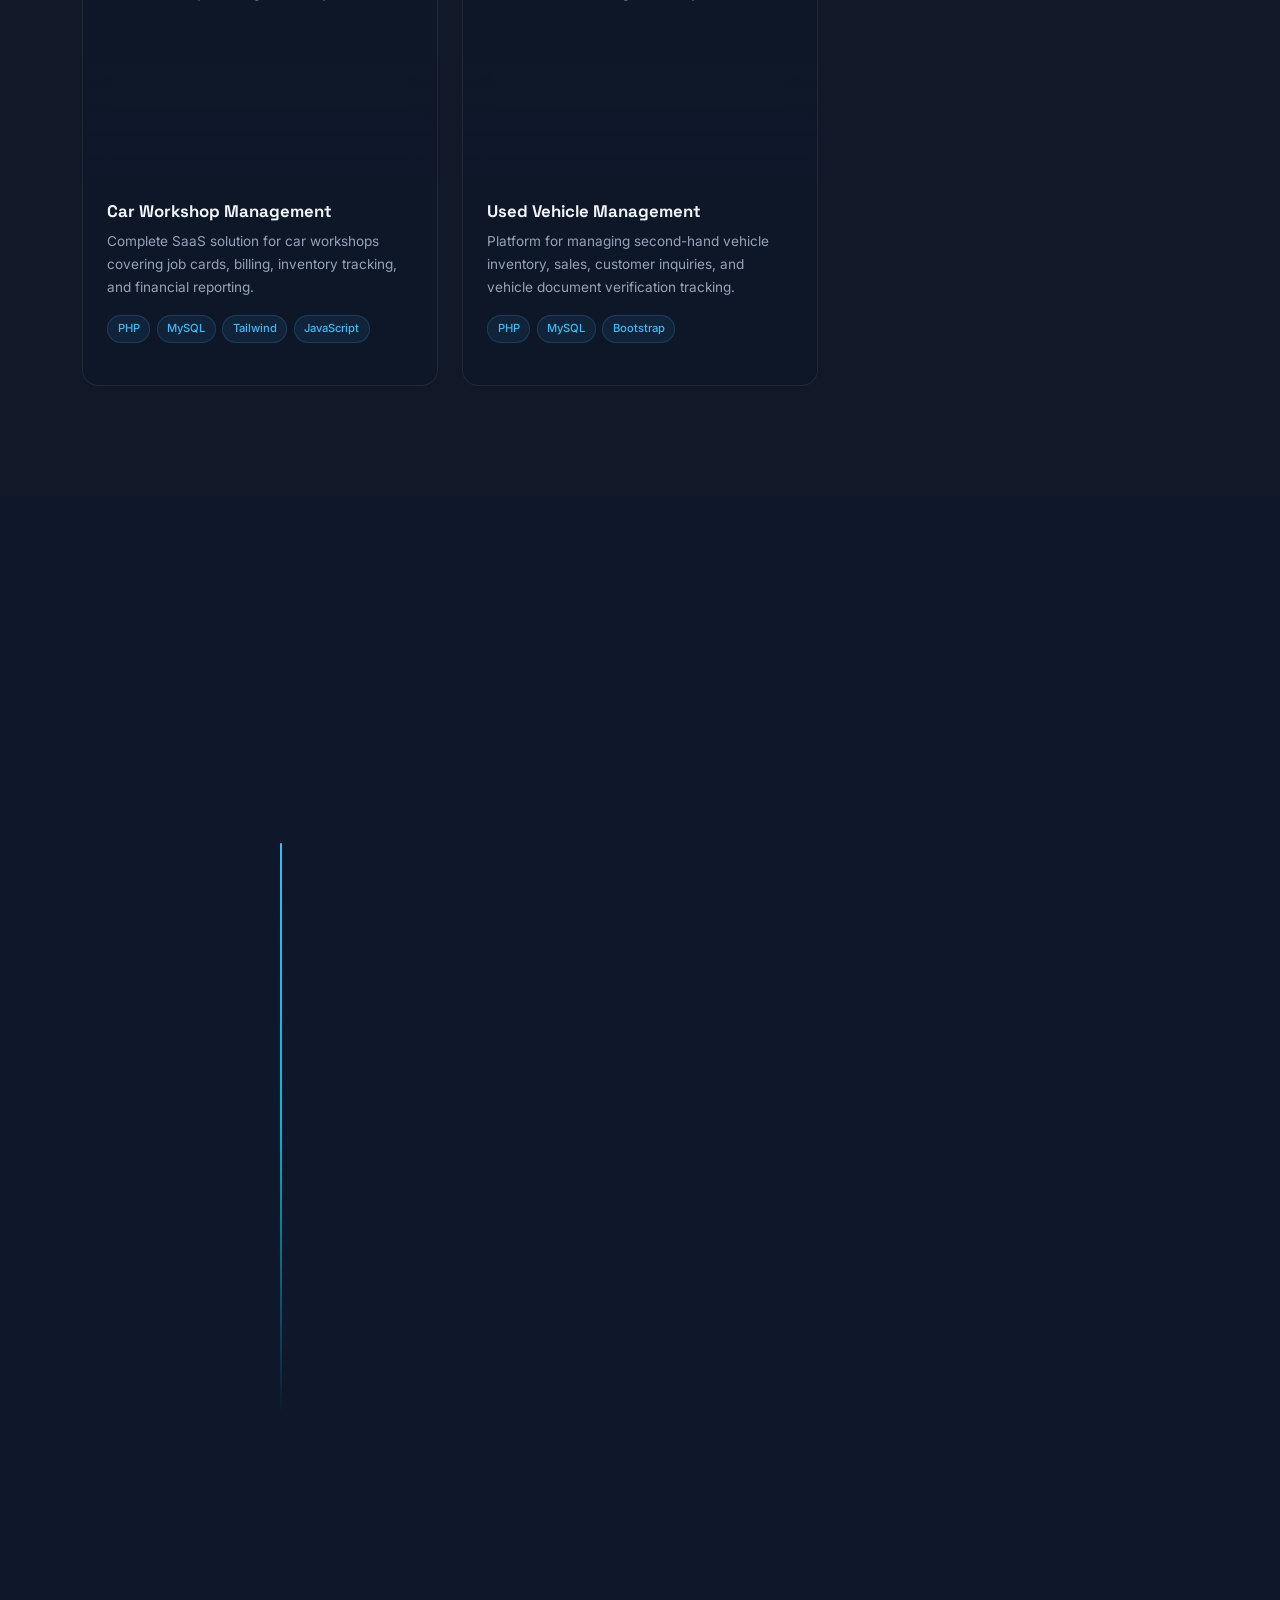
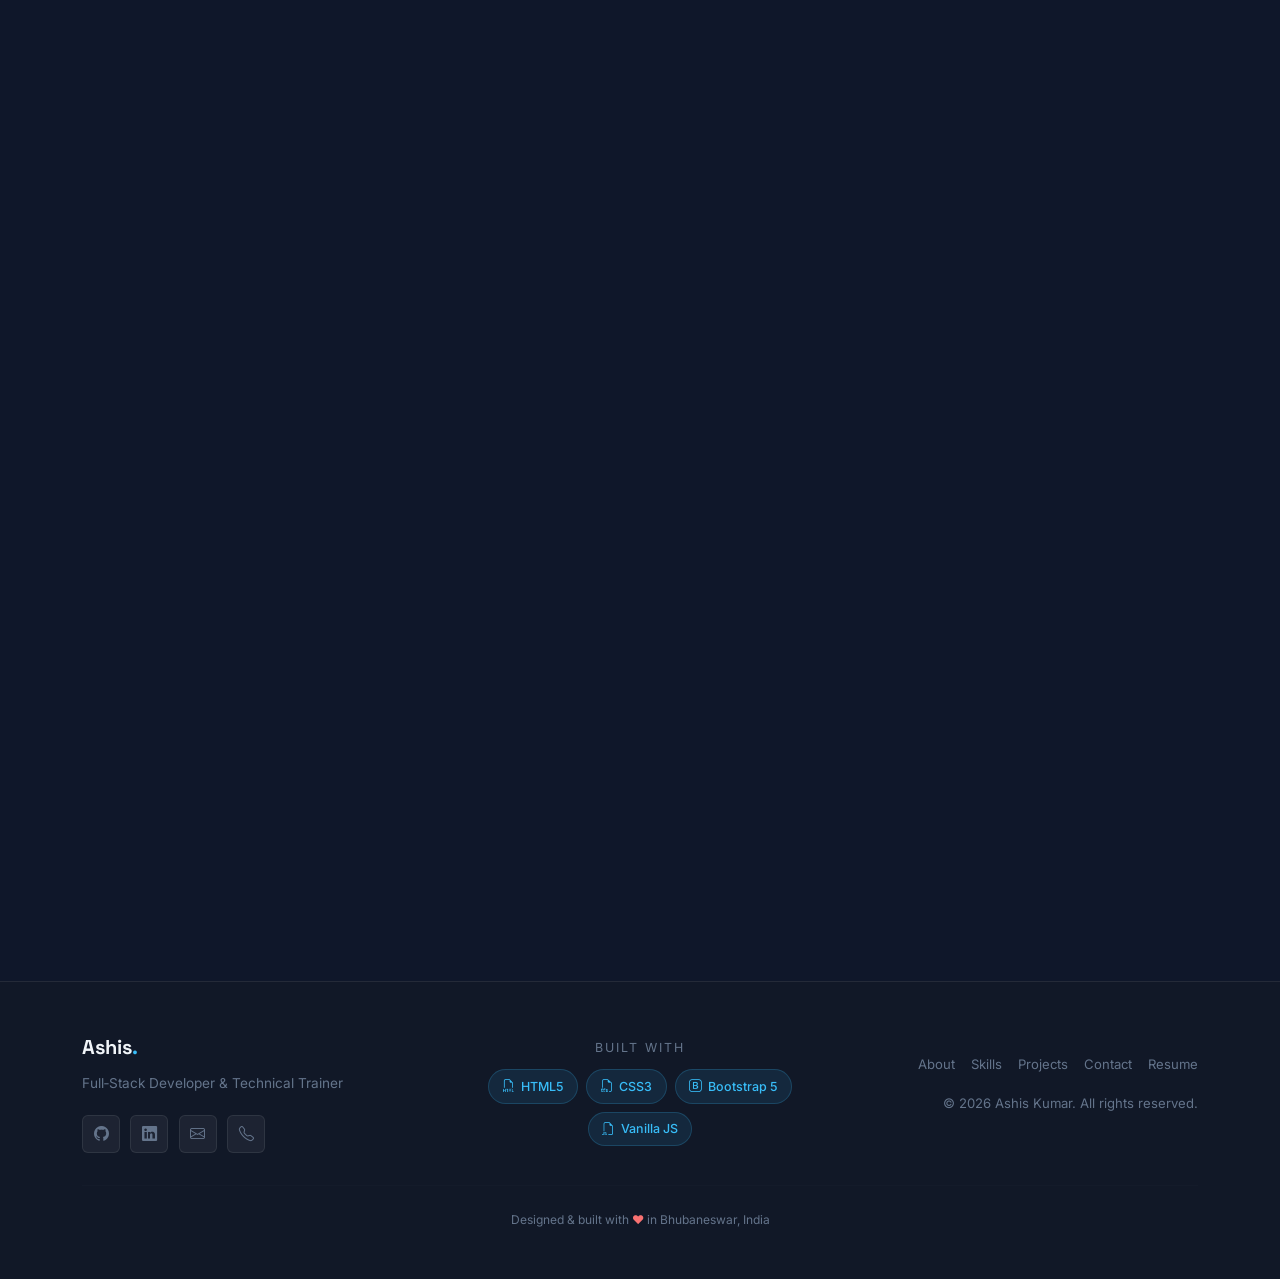
==== commit e3225efd: "feat: major portfolio upgrade - day/night theme, modern light mode, sticky nav, cursor fixes - Add d" ====
--- a/index.html
+++ b/index.html
@@ -4,138 +4,198 @@
 <head>
     <meta charset="utf-8" />
     <meta name="viewport" content="width=device-width, initial-scale=1" />
-    <title>Ashis Kumar – Full‑Stack Web Developer & Trainer</title>
+
+    <!-- SEO Meta -->
+    <title>Ashis Kumar – Full‑Stack Web Developer &amp; Trainer</title>
     <meta name="description"
-        content="Portfolio of Ashis Kumar – Full‑Stack Web Developer & Trainer skilled in HTML, CSS, Bootstrap, JavaScript, jQuery, PHP, MySQL, Python (Django), and AJAX." />
+        content="Portfolio of Ashis Kumar – Full‑Stack Web Developer &amp; Trainer skilled in HTML, CSS, Bootstrap, JavaScript, jQuery, PHP, MySQL, Python (Django), and AJAX." />
     <meta name="author" content="Ashis Kumar" />
-    <!-- Bootstrap 5 + Icons -->
+    <meta name="keywords"
+        content="Ashis Kumar, Full Stack Developer, Web Developer, Python, Django, PHP, MySQL, React, Bootstrap, Bhubaneswar" />
+    <meta name="robots" content="index, follow" />
+    <link rel="canonical" href="https://ashis966.github.io/" />
+
+    <!-- Open Graph -->
+    <meta property="og:title" content="Ashis Kumar – Full‑Stack Developer &amp; Trainer" />
+    <meta property="og:description" content="Building scalable web apps with Python, Django, PHP, React &amp; more." />
+    <meta property="og:type" content="website" />
+    <meta property="og:url" content="https://ashis966.github.io/" />
+    <meta property="og:image" content="https://ashis966.github.io/ashis.jpeg" />
+    <meta property="og:image:width" content="800" />
+    <meta property="og:image:height" content="600" />
+
+    <!-- Theme Color (browser chrome) -->
+    <meta name="theme-color" content="#0F172A" />
+
+    <!-- Favicon -->
+    <link rel="icon" type="image/svg+xml"
+        href="data:image/svg+xml,<svg xmlns='http://www.w3.org/2000/svg' viewBox='0 0 32 32'><rect width='32' height='32' rx='8' fill='%230F172A'/><text x='50%25' y='55%25' font-family='Arial' font-weight='bold' font-size='18' fill='%2338BDF8' text-anchor='middle' dominant-baseline='middle'>A.</text></svg>" />
+
+    <!-- Bootstrap 5 -->
     <link href="https://cdn.jsdelivr.net/npm/bootstrap@5.3.3/dist/css/bootstrap.min.css" rel="stylesheet" />
+    <!-- Bootstrap Icons -->
     <link href="https://cdn.jsdelivr.net/npm/bootstrap-icons@1.11.3/font/bootstrap-icons.css" rel="stylesheet" />
-    <!-- AOS Animation Library -->
-    <link href="https://cdn.jsdelivr.net/npm/aos@2.3.4/dist/aos.css" rel="stylesheet" />
-
-    <link rel="stylesheet" href="style.css" />
+    <!-- Font Awesome 6 -->
+    <link href="https://cdnjs.cloudflare.com/ajax/libs/font-awesome/6.5.1/css/all.min.css" rel="stylesheet" />
+
+    <!-- Custom Stylesheets -->
+    <link rel="stylesheet" href="css/style.css" />
+    <link rel="stylesheet" href="css/animation.css" />
+    <link rel="stylesheet" href="css/responsive.css" />
 </head>
 
 <body>
-    <!-- HEADER containing Nav and Hero -->
-    <header>
-        <!-- NAVBAR -->
-        <nav class="navbar navbar-expand-lg bg-white sticky-top glass">
+
+    <!-- ══════════════════════════════════════════════
+         PAGE LOADER
+    ══════════════════════════════════════════════ -->
+    <div id="page-loader" aria-hidden="true">
+        <div class="loader-logo">Ashis<span class="accent">.</span></div>
+        <div class="loader-dots">
+            <div class="loader-dot"></div>
+            <div class="loader-dot"></div>
+            <div class="loader-dot"></div>
+        </div>
+        <div class="loader-track">
+            <div class="loader-bar"></div>
+        </div>
+        <div class="loader-text">Loading Portfolio</div>
+    </div>
+
+    <!-- Scroll Progress -->
+    <div id="scroll-progress" aria-hidden="true"></div>
+
+    <!-- Custom Dual Cursor -->
+    <div id="custom-cursor-dot" aria-hidden="true"></div>
+    <div id="custom-cursor-ring" aria-hidden="true"></div>
+
+    <!-- Background Canvas -->
+    <div class="bg-canvas" aria-hidden="true">
+        <div class="bg-grid"></div>
+        <div class="orb orb-1"></div>
+        <div class="orb orb-2"></div>
+        <div class="orb orb-3"></div>
+    </div>
+
+    <!-- ══════════════════════════════════════════════
+         NAVBAR
+    ══════════════════════════════════════════════ -->
+    <nav id="mainNav" class="navbar navbar-expand-lg" role="navigation" aria-label="Main navigation">
         <div class="container">
-            <a class="navbar-brand" href="#home">Ashis<span class="text-primary">.</span></a>
-
-            <!-- Mobile: Resume btn + toggler grouped on the right -->
+            <a class="navbar-brand navbar-brand-text" href="#home" aria-label="Ashis Kumar – Home">
+                Ashis<span class="accent">.</span>
+            </a>
+
+            <!-- Mobile: Resume + Toggler -->
             <div class="d-flex align-items-center gap-2 d-lg-none ms-auto">
-                <a href="resume.html" target="_blank" class="mobile-resume-btn">
-                    <i class="bi bi-file-earmark-person"></i> Resume
+                <!-- Theme Toggle (mobile) -->
+                <button id="themeToggleMobile" class="theme-toggle-btn" aria-label="Toggle theme">
+                    <i class="bi bi-sun-fill"></i>
+                </button>
+                <a href="resume.html" target="_blank" rel="noopener" class="btn-glow"
+                    style="padding:0.45rem 1rem;font-size:0.78rem;" aria-label="View Resume">
+                    <i class="bi bi-file-earmark-person"></i>
+                    <span>Resume</span>
                 </a>
-                <button class="navbar-toggler" type="button" data-bs-toggle="collapse" data-bs-target="#navMenu" aria-controls="navMenu" aria-expanded="false" aria-label="Toggle navigation">
-                    <span class="navbar-toggler-icon"></span>
+                <button class="navbar-toggler-custom navbar-toggler border-0" type="button" data-bs-toggle="collapse"
+                    data-bs-target="#navMenu" aria-controls="navMenu" aria-expanded="false"
+                    aria-label="Toggle navigation">
+                    <i class="bi bi-grid-3x3-gap-fill fs-5"></i>
                 </button>
             </div>
 
+            <!-- Nav Links -->
             <div class="collapse navbar-collapse" id="navMenu">
-                <ul class="navbar-nav ms-auto mb-2 mb-lg-0">
-                    <li class="nav-item"><a class="nav-link" href="#about">About</a></li>
-                    <li class="nav-item"><a class="nav-link" href="#skills">Skills</a></li>
-                    <li class="nav-item"><a class="nav-link" href="#projects">Projects</a></li>
-                    <li class="nav-item"><a class="nav-link" href="#experience">Experience</a></li>
-                    <li class="nav-item"><a class="nav-link" href="#contact">Contact</a></li>
+                <ul class="navbar-nav ms-auto mb-2 mb-lg-0 gap-lg-1">
+                    <li class="nav-item"><a class="nav-link nav-link-custom" href="#about">About</a></li>
+                    <li class="nav-item"><a class="nav-link nav-link-custom" href="#services">Services</a></li>
+                    <li class="nav-item"><a class="nav-link nav-link-custom" href="#skills">Skills</a></li>
+                    <li class="nav-item"><a class="nav-link nav-link-custom" href="#projects">Projects</a></li>
+                    <li class="nav-item"><a class="nav-link nav-link-custom" href="#experience">Experience</a></li>
+                    <li class="nav-item"><a class="nav-link nav-link-custom" href="#contact">Contact</a></li>
                 </ul>
-                <!-- Desktop only -->
-                <a href="resume.html" target="_blank" class="btn btn-primary ms-lg-3 download-resume d-none d-lg-inline-flex align-items-center gap-1">
-                    <i class="bi bi-file-earmark-person"></i> View Resume
-                </a>
+                <!-- Desktop Resume + Theme Toggle -->
+                <div class="d-none d-lg-flex align-items-center gap-2 ms-lg-3">
+                    <button id="themeToggle" class="theme-toggle-btn" aria-label="Toggle theme"
+                        title="Switch to Light Mode">
+                        <i class="bi bi-sun-fill" id="themeIcon"></i>
+                    </button>
+                    <a href="resume.html" target="_blank" rel="noopener" class="btn-glow" aria-label="View Resume">
+                        <i class="bi bi-file-earmark-person"></i>
+                        <span>View Resume</span>
+                    </a>
+                </div>
             </div>
         </div>
     </nav>
 
-        <!-- HERO -->
-        <section id="home" class="hero glass">
+    <!-- ══════════════════════════════════════════════
+         HERO SECTION
+    ══════════════════════════════════════════════ -->
+    <section id="home" aria-label="Hero">
+
+        <!-- Floating Shapes -->
+        <div class="hero-bg-shapes" aria-hidden="true">
+            <div class="hero-shape hero-shape-1"></div>
+            <div class="hero-shape hero-shape-2"></div>
+            <div class="hero-shape hero-shape-3"></div>
+            <div class="hero-shape hero-shape-4"></div>
+        </div>
+
         <div class="container">
-            <div class="row align-items-center g-4">
-                <div class="col-lg-7" data-aos="fade-up">
-                    <span class="tag mb-3 d-inline-flex align-items-center gap-2"><i class="bi bi-rocket"></i>
-                        Full‑Stack Web Developer & Trainer</span>
-                    <h1 class="display-5 fw-bold mt-3 text-black">Hi, I'm <span>Ashis Kumar</span>.<br />I build clean
-                        web apps.
+            <div class="row align-items-center g-5">
+
+                <!-- Text Column -->
+                <div class="col-lg-7">
+                    <div class="hero-eyebrow">
+                        <span class="hero-eyebrow-dot"></span>
+                        Full‑Stack Developer & Technical Trainer
+                    </div>
+
+                    <h1 class="hero-name">
+                        Hi, I'm <span class="name-gradient">Ashis Kumar</span>.
                     </h1>
-                    <p class="lead mt-3 mb-4 text-secondary">Experienced in developing scalable web applications using
-                        Python, Django, PHP, MySQL, React.js, Next.js, and JavaScript. I also mentor students to ship
-                        real projects.</p>
-                    <div class="d-flex flex-wrap gap-2">
-                        <a href="#projects" class="btn btn-primary"><i class="bi bi-box-seam me-1"></i> View
-                            Projects</a>
-                        <a href="#contact" class="btn btn-outline-primary"><i class="bi bi-envelope me-1"></i> Hire
-                            Me</a>
-                    </div>
-                </div>
-                <div class="col-lg-5 text-center" data-aos="zoom-in">
-                    <div class="bg-white glass shadow-soft rounded-2xl p-4 text-center">
-                        <img src="ashis.jpeg" alt="Laptop workspace" class="img-fluid rounded-2" />
-                    </div>
-                </div>
-            </div>
-        </div>
-        </section>
-    </header>
-
-    <!-- ABOUT -->
-    <section id="about" class="section-pad">
-        <div class="container">
-            <div class="row align-items-center g-4">
-                <div class="col-lg-6" data-aos="fade-up">
-                    <h2 class="section-head">About Me</h2>
-                    <p>Full Stack Developer & Technical Trainer with hands-on experience in developing scalable web
-                        applications, ERP systems, Sales & Employee Management Systems, eCommerce platforms, and
-                        business websites.</p>
-                    <ul class="list-unstyled mt-3">
-                        <li class="mb-2"><i class="bi bi-check2-circle text-primary me-2"></i> Currently at
-                            <strong>Techzex Software Pvt Ltd</strong> (Developer & Trainer)
-                        </li>
-                        <li class="mb-2"><i class="bi bi-check2-circle text-primary me-2"></i> Guest Trainer
-                            <strong>Across Multiple Colleges.</strong>
-                        </li>
-                        <li class="mb-2"><i class="bi bi-check2-circle text-primary me-2"></i> B.Tech (Electrical
-                            Engineering), 2018 – EATM</li>
-                    </ul>
-                    <div class="d-flex gap-2 mt-3">
-                        <a href="mailto:ashis966@gmail.com" class="btn btn-outline-secondary"><i
-                                class="bi bi-envelope"></i> Email</a>
-                        <a href="tel:+917008438639" class="btn btn-outline-secondary"><i class="bi bi-telephone"></i>
-                            Call</a>
-                        <a href="https://www.linkedin.com/in/ashis966" target="_blank"
-                            class="btn btn-outline-secondary"><i class="bi bi-linkedin"></i> LinkedIn</a>
-                        <a href="https://github.com/Ashis966" target="_blank" class="btn btn-outline-secondary"><i
-                                class="bi bi-github"></i> GitHub</a>
-                    </div>
-                </div>
-                <div class="col-lg-6">
-                    <div class="row g-3">
-                        <div class="col-6" data-aos="fade-zoom-in">
-                            <div class="p-4 bg-white glass rounded-2xl shadow-soft text-center h-100">
-                                <div class="animated-counter" data-start-year="2024">0</div>
-                                <div class="text-secondary">Years Experience</div>
-                            </div>
-                        </div>
-                        <div class="col-6" data-aos="fade-zoom-in" data-aos-delay="50">
-                            <div class="p-4 bg-white glass rounded-2xl shadow-soft text-center h-100">
-                                <div class="animated-counter" data-count="30">0</div>
-                                <div class="text-secondary">Teams Mentored</div>
-                            </div>
-                        </div>
-                        <div class="col-6" data-aos="fade-zoom-in" data-aos-delay="100">
-                            <div class="p-4 bg-white glass rounded-2xl shadow-soft text-center h-100">
-                                <div class="animated-counter" data-count="10">0</div>
-                                <div class="text-secondary">Live Projects</div>
-                            </div>
-                        </div>
-                        <div class="col-6" data-aos="fade-zoom-in" data-aos-delay="150">
-                            <div class="p-4 bg-white glass rounded-2xl shadow-soft text-center h-100">
-                                <div class="animated-counter" data-count="100">0</div>
-                                <div class="text-secondary">Client Focus</div>
-                            </div>
+
+                    <div class="hero-typed-wrap">
+                        <span id="typed-text"></span>
+                    </div>
+
+                    <p class="hero-desc">
+                        Experienced in building scalable web applications, ERP systems, and business solutions
+                        using Python, Django, PHP, MySQL, React.js, Next.js, and JavaScript.
+                        I also mentor students and teams to ship real-world projects.
+                    </p>
+
+                    <div class="hero-cta-group">
+                        <a href="#projects" class="btn-glow" id="viewProjectsBtn">
+                            <i class="bi bi-box-seam"></i>
+                            <span>View Projects</span>
+                        </a>
+                        <a href="#contact" class="btn-outline-glow" id="hireMeBtn">
+                            <i class="bi bi-envelope"></i>
+                            <span>Hire Me</span>
+                        </a>
+                        <a href="https://github.com/Ashis966" target="_blank" rel="noopener" class="btn-outline-glow"
+                            id="githubProfileBtn" aria-label="GitHub Profile">
+                            <i class="bi bi-github"></i>
+                            <span>GitHub</span>
+                        </a>
+                    </div>
+
+                </div>
+
+                <!-- Image Column -->
+                <div class="col-lg-5 text-center hero-image-wrap">
+                    <div class="hero-image-ring">
+                        <img src="ashis.jpeg" alt="Ashis Kumar – Full‑Stack Developer" class="hero-profile-img"
+                            loading="eager" />
+
+                        <!-- Floating badges -->
+                        <div class="hero-image-badge badge-top-right">
+                            <i class="bi bi-code-slash"></i> Full‑Stack Dev
+                        </div>
+                        <div class="hero-image-badge badge-bottom-left">
+                            <i class="bi bi-mortarboard-fill"></i> Tech Trainer
                         </div>
                     </div>
                 </div>
@@ -143,322 +203,903 @@
         </div>
     </section>
 
-    <!-- SKILLS -->
-    <section id="skills" class="section-pad bg-light">
+    <!-- ══════════════════════════════════════════════
+         ABOUT SECTION
+    ══════════════════════════════════════════════ -->
+    <section id="about" class="section-pad" aria-label="About">
         <div class="container">
-            <h2 class="section-head">Skills</h2>
-            <div class="d-flex flex-wrap justify-content-center" data-aos="fade-up">
-                <span class="skill-badge"><i class="bi bi-filetype-py"></i> Python</span>
-                <span class="skill-badge"><i class="bi bi-terminal"></i> PHP</span>
-                <span class="skill-badge"><i class="bi bi-filetype-js"></i> JavaScript</span>
-                <span class="skill-badge"><i class="bi bi-filetype-html"></i> HTML5</span>
-                <span class="skill-badge"><i class="bi bi-filetype-css"></i> CSS3</span>
-                <span class="skill-badge"><i class="bi bi-cpu"></i> Django</span>
-                <span class="skill-badge"><i class="bi bi-code-slash"></i> React.js</span>
-                <span class="skill-badge"><i class="bi bi-lightning"></i> Next.js</span>
-                <span class="skill-badge"><i class="bi bi-bootstrap"></i> Bootstrap</span>
-                <span class="skill-badge"><i class="bi bi-palette"></i> Tailwind CSS</span>
-                <span class="skill-badge"><i class="bi bi-database"></i> MySQL</span>
-                <span class="skill-badge"><i class="bi bi-database-down"></i> SQLite</span>
-                <span class="skill-badge"><i class="bi bi-git"></i> Git/GitHub</span>
-                <span class="skill-badge"><i class="bi bi-arrow-left-right"></i> REST API</span>
+            <div class="row align-items-center g-5">
+
+                <div class="col-lg-6">
+                    <div class="reveal-left">
+                        <p class="section-label">Get to Know Me</p>
+                        <h2 class="section-title">About Me</h2>
+                        <p class="about-intro-text">
+                            Full Stack Developer & Technical Trainer with hands-on experience developing
+                            scalable web applications, ERP systems, Sales & Employee Management Systems,
+                            eCommerce platforms, and business websites.
+                        </p>
+                        <p class="about-intro-text">
+                            I enjoy bridging the gap between complex back-end logic and clean, intuitive
+                            user experiences — and love teaching the next generation of developers.
+                        </p>
+
+                        <ul class="about-highlights">
+                            <li>
+                                <i class="bi bi-buildings-fill hi-icon"></i>
+                                <div>
+                                    Currently at <strong>Techzex Software Pvt Ltd</strong>
+                                    as Developer &amp; Technical Trainer
+                                </div>
+                            </li>
+                            <li>
+                                <i class="bi bi-mortarboard-fill hi-icon"></i>
+                                <div>Guest Trainer across <strong>Multiple Colleges</strong></div>
+                            </li>
+                            <li>
+                                <i class="bi bi-award-fill hi-icon"></i>
+                                <div>B.Tech in Electrical Engineering – <strong>EATM, 2018</strong></div>
+                            </li>
+                            <li>
+                                <i class="bi bi-geo-alt-fill hi-icon"></i>
+                                <div>Open to full-time roles in <strong>Bhubaneswar / Remote</strong> &amp; freelance
+                                </div>
+                            </li>
+                        </ul>
+
+                        <div class="about-cta-row">
+                            <a href="resume.html" target="_blank" rel="noopener" class="btn-glow"
+                                id="downloadResumeBtn">
+                                <i class="bi bi-file-earmark-person"></i>
+                                <span>View Resume</span>
+                            </a>
+                            <a href="#contact" class="btn-outline-glow">
+                                <i class="bi bi-envelope"></i>
+                                <span>Let's Talk</span>
+                            </a>
+                        </div>
+                    </div>
+                </div>
+
+                <div class="col-lg-6">
+                    <div class="reveal-right about-right-col">
+
+                        <!-- Stats grid -->
+                        <div class="about-stats-grid">
+                            <div class="about-stat-card">
+                                <div class="about-stat-value counter-value about-stat" data-start-year="2024">0</div>
+                                <div class="about-stat-label">Years Experience</div>
+                            </div>
+                            <div class="about-stat-card">
+                                <div class="about-stat-value counter-value about-stat" data-count="20" data-suffix="+">0
+                                </div>
+                                <div class="about-stat-label">Live Projects</div>
+                            </div>
+                            <div class="about-stat-card">
+                                <div class="about-stat-value counter-value about-stat" data-count="30" data-suffix="+">0
+                                </div>
+                                <div class="about-stat-label">Teams Mentored</div>
+                            </div>
+                            <div class="about-stat-card">
+                                <div class="about-stat-value counter-value about-stat" data-count="14" data-suffix="+">0
+                                </div>
+                                <div class="about-stat-label">Technologies</div>
+                            </div>
+                        </div>
+
+                        <div class="about-social-row">
+                            <a href="mailto:ashis966@gmail.com" class="social-btn" aria-label="Email Ashis">
+                                <i class="bi bi-envelope"></i> ashis966@gmail.com
+                            </a>
+                            <a href="tel:+917008438639" class="social-btn" aria-label="Call Ashis">
+                                <i class="bi bi-telephone"></i> +91 70084 38639
+                            </a>
+                            <a href="https://www.linkedin.com/in/ashis966" target="_blank" rel="noopener"
+                                class="social-btn" aria-label="LinkedIn Profile">
+                                <i class="bi bi-linkedin"></i> LinkedIn
+                            </a>
+                            <a href="https://github.com/Ashis966" target="_blank" rel="noopener" class="social-btn"
+                                aria-label="GitHub Profile">
+                                <i class="bi bi-github"></i> GitHub
+                            </a>
+                        </div>
+                    </div>
+                </div>
             </div>
         </div>
     </section>
 
-    <!-- PROJECTS -->
-    <section id="projects" class="section-pad">
+    <!-- ══════════════════════════════════════════════
+         SERVICES SECTION
+    ══════════════════════════════════════════════ -->
+    <section id="services" class="section-pad" aria-label="Services">
         <div class="container">
-            <div class="d-flex align-items-center justify-content-between section-head">
-                <h2 class="mb-0">Projects</h2>
-                <a class="btn btn-outline-primary btn-sm" href="https://github.com/Ashis966" target="_blank"><i
-                        class="bi bi-github me-1"></i> View All</a>
-            </div>
-            <div class="row g-4">
-                <!-- Project 1 -->
-                <div class="col-md-6 col-lg-4" data-aos="fade-up">
-                    <div class="card h-100 project-card glass rounded-2xl">
-                        <img src="https://placehold.co/1200x800/0d6efd/ffffff?text=Sales+Management+System"
-                            class="card-img-top" alt="Sales Management System" />
-                        <div class="card-body">
-                            <h5 class="card-title">Sales Management System</h5>
-                            <p class="card-text text-secondary">Comprehensive sales and billing management system for
-                                invoices, customers, suppliers, products, and reports.</p>
-                            <div class="mt-2 text-primary small">
-                                <strong>Stack:</strong> PHP, MySQL, JavaScript, Bootstrap
-                            </div>
-                            <ul class="small text-secondary mt-2 ps-3 mb-0">
-                                <li>Invoice generation and printing</li>
-                                <li>Customer &amp; supplier management</li>
-                                <li>Product inventory tracking</li>
-                                <li>Due payment management</li>
-                                <li>Sales reporting and analytics</li>
-                            </ul>
-                        </div>
-
-                    </div>
-                </div>
-                <!-- Project 2 -->
-                <div class="col-md-6 col-lg-4" data-aos="fade-up" data-aos-delay="100">
-                    <div class="card h-100 project-card glass rounded-2xl">
-                        <img src="https://placehold.co/1200x800/198754/ffffff?text=Employee+Management"
-                            class="card-img-top" alt="Employee Management System" />
-                        <div class="card-body">
-                            <h5 class="card-title">Employee Management System</h5>
-                            <p class="card-text text-secondary">Complete employee management platform for handling
-                                records, salary structures, documentation, and account management.</p>
-                            <div class="mt-2 text-primary small">
-                                <strong>Stack:</strong> PHP, MySQL, Bootstrap
-                            </div>
-                            <ul class="small text-secondary mt-2 ps-3 mb-0">
-                                <li>Employee profile management</li>
-                                <li>Salary and payroll components</li>
-                                <li>Employee document uploads</li>
-                                <li>Biometric ID management</li>
-                                <li>Employee role &amp; status management</li>
-                            </ul>
-                        </div>
-
-                    </div>
-                </div>
-                <!-- Project 3 -->
-                <div class="col-md-6 col-lg-4" data-aos="fade-up" data-aos-delay="200">
-                    <div class="card h-100 project-card glass rounded-2xl">
-                        <img src="https://placehold.co/1200x800/dc3545/ffffff?text=E-Commerce+Website"
-                            class="card-img-top" alt="E-Commerce Website" />
-                        <div class="card-body">
-                            <h5 class="card-title">E-Commerce Website</h5>
-                            <p class="card-text text-secondary">Online shopping platform with user authentication,
-                                product management, and order processing functionality.</p>
-                            <div class="mt-2 text-primary small">
-                                <strong>Stack:</strong> Django, Python, Bootstrap, JavaScript
-                            </div>
-                            <ul class="small text-secondary mt-2 ps-3 mb-0">
-                                <li>Product catalog management</li>
-                                <li>User registration and login</li>
-                                <li>Shopping cart functionality</li>
-                                <li>Order management system</li>
-                                <li>Responsive user interface</li>
-                            </ul>
-                        </div>
-
-                    </div>
-                </div>
-                <!-- Project 4 -->
-                <div class="col-md-6 col-lg-4" data-aos="fade-up">
-                    <div class="card h-100 project-card glass rounded-2xl">
-                        <img src="https://placehold.co/1200x800/0dcaf0/ffffff?text=Samhita+Wellness"
-                            class="card-img-top" alt="Samhita Wellness Website" />
-                        <div class="card-body">
-                            <h5 class="card-title">Samhita Wellness Website</h5>
-                            <p class="card-text text-secondary">Wellness and healthcare website with service categories,
-                                blog sections, and health tools like a BMI calculator.</p>
-                            <div class="mt-2 text-primary small">
-                                <strong>Stack:</strong> HTML, CSS, Bootstrap, JavaScript
-                            </div>
-                            <ul class="small text-secondary mt-2 ps-3 mb-0">
-                                <li>Dynamic navigation structure</li>
-                                <li>Service &amp; treatment pages</li>
-                                <li>BMI calculator tool</li>
-                                <li>Gallery and blog integration</li>
-                                <li>Fully responsive design</li>
-                            </ul>
-                        </div>
-
-                    </div>
-                </div>
-                <!-- Project 5 -->
-                <div class="col-md-6 col-lg-4" data-aos="fade-up" data-aos-delay="100">
-                    <div class="card h-100 project-card glass rounded-2xl">
-                        <img src="https://placehold.co/1200x800/6610f2/ffffff?text=Portfolio+Sites"
-                            class="card-img-top" alt="Modern Portfolio & Business Sites" />
-                        <div class="card-body">
-                            <h5 class="card-title">Modern Portfolio Sites</h5>
-                            <p class="card-text text-secondary">Modern portfolio and business websites with advanced
-                                animations, responsive layouts, and interactive experiences.</p>
-                            <div class="mt-2 text-primary small">
-                                <strong>Stack:</strong> React.js, Next.js, Tailwind, Motion.dev
-                            </div>
-                            <ul class="small text-secondary mt-2 ps-3 mb-0">
-                                <li>Modern animations &amp; transitions</li>
-                                <li>Scroll-based interactions</li>
-                                <li>SEO-friendly implementation</li>
-                                <li>Performance optimization</li>
-                                <li>Responsive design</li>
-                            </ul>
-                        </div>
-
-                    </div>
-                </div>
-                <!-- Project 6 -->
-                <div class="col-md-6 col-lg-4" data-aos="fade-up" data-aos-delay="200">
-                    <div class="card h-100 project-card glass rounded-2xl">
-                        <img src="https://placehold.co/1200x800/6f42c1/ffffff?text=School+ERP"
-                            class="card-img-top" alt="School Management ERP" />
-                        <div class="card-body">
-                            <h5 class="card-title">School Management ERP</h5>
-                            <p class="card-text text-secondary">A complete cloud-based platform to automate academic, administrative, financial, transport, and communication operations.</p>
-                            <div class="mt-2 text-primary small">
-                                <strong>Stack:</strong> PHP, MySQL, Tailwind CSS, JavaScript
-                            </div>
-                            <ul class="small text-secondary mt-2 ps-3 mb-0">
-                                <li>Academic &amp; Exam Management</li>
-                                <li>Student &amp; Staff Administration</li>
-                                <li>Financial &amp; Fee Tracking</li>
-                                <li>Transport &amp; Hostel Management</li>
-                            </ul>
-                        </div>
-
-                    </div>
-                </div>
-                <!-- Project 7 -->
-                <div class="col-md-6 col-lg-4" data-aos="fade-up">
-                    <div class="card h-100 project-card glass rounded-2xl">
-                        <img src="https://placehold.co/1200x800/fd7e14/ffffff?text=Car+Workshop+System"
-                            class="card-img-top" alt="Car Workshop Management System" />
-                        <div class="card-body">
-                            <h5 class="card-title">Car Workshop Management System</h5>
-                            <p class="card-text text-secondary">Complete SaaS solution for car workshop management including job cards, billing, and inventory tracking.</p>
-                            <div class="mt-2 text-primary small">
-                                <strong>Stack:</strong> PHP, MySQL, Tailwind CSS, JavaScript
-                            </div>
-                            <ul class="small text-secondary mt-2 ps-3 mb-0">
-                                <li>Job Card Management</li>
-                                <li>Invoicing &amp; Billing</li>
-                                <li>Inventory &amp; Stock Tracking</li>
-                                <li>Financial Reporting</li>
-                            </ul>
-                        </div>
-
-                    </div>
-                </div>
-                <!-- Project 8 -->
-                <div class="col-md-6 col-lg-4" data-aos="fade-up" data-aos-delay="100">
-                    <div class="card h-100 project-card glass rounded-2xl">
-                        <img src="https://placehold.co/1200x800/20c997/ffffff?text=Used+Vehicle+Management"
-                            class="card-img-top" alt="Used Vehicle Management System" />
-                        <div class="card-body">
-                            <h5 class="card-title">Used Vehicle Management</h5>
-                            <p class="card-text text-secondary">Platform for managing second-hand vehicle inventory, sales, customer inquiries, and vehicle documentation.</p>
-                            <div class="mt-2 text-primary small">
-                                <strong>Stack:</strong> PHP, MySQL, Bootstrap
-                            </div>
-                            <ul class="small text-secondary mt-2 ps-3 mb-0">
-                                <li>Vehicle Inventory Tracking</li>
-                                <li>Sales &amp; Purchase Management</li>
-                                <li>Customer Inquiry Handling</li>
-                                <li>Document Verification Tracking</li>
-                            </ul>
-                        </div>
-
+            <div class="text-center reveal">
+                <p class="section-label">What I Offer</p>
+                <h2 class="section-title mx-auto" style="max-width:520px;">
+                    Services & Expertise
+                </h2>
+                <p class="section-subtitle mx-auto">
+                    From idea to deployment — I build complete, production-ready solutions.
+                </p>
+            </div>
+
+            <div class="row g-4 stagger-children">
+                <!-- Service 1 -->
+                <div class="col-md-6 col-lg-3">
+                    <div class="service-card">
+                        <div class="service-icon-wrap">
+                            <i class="fa-solid fa-code"></i>
+                        </div>
+                        <h3 class="service-title">Full‑Stack Development</h3>
+                        <p class="service-desc">
+                            End-to-end web applications built with Python/Django, PHP, React.js, Next.js,
+                            JavaScript, HTML5, CSS3, Bootstrap and MySQL.
+                        </p>
+                    </div>
+                </div>
+                <!-- Service 2 -->
+                <div class="col-md-6 col-lg-3">
+                    <div class="service-card">
+                        <div class="service-icon-wrap">
+                            <i class="fa-solid fa-layer-group"></i>
+                        </div>
+                        <h3 class="service-title">ERP & Business Systems</h3>
+                        <p class="service-desc">
+                            Custom ERP solutions, Sales Management Systems, Employee Management, School ERPs,
+                            and SaaS platforms for various industries.
+                        </p>
+                    </div>
+                </div>
+                <!-- Service 3 -->
+                <div class="col-md-6 col-lg-3">
+                    <div class="service-card">
+                        <div class="service-icon-wrap">
+                            <i class="fa-solid fa-plug"></i>
+                        </div>
+                        <h3 class="service-title">API Integration</h3>
+                        <p class="service-desc">
+                            Design and integrate REST APIs, third-party service integrations, and backend
+                            systems into scalable web applications.
+                        </p>
+                    </div>
+                </div>
+                <!-- Service 4 -->
+                <div class="col-md-6 col-lg-3">
+                    <div class="service-card">
+                        <div class="service-icon-wrap">
+                            <i class="fa-solid fa-chalkboard-user"></i>
+                        </div>
+                        <h3 class="service-title">Technical Training</h3>
+                        <p class="service-desc">
+                            Hands-on training sessions on Python, Django, PHP, JavaScript, Bootstrap &
+                            MySQL for students, interns, and teams.
+                        </p>
                     </div>
                 </div>
             </div>
         </div>
     </section>
 
-    <!-- EXPERIENCE -->
-    <section id="experience" class="section-pad bg-light">
+    <!-- ══════════════════════════════════════════════
+         SKILLS SECTION
+    ══════════════════════════════════════════════ -->
+    <section id="skills" class="section-pad" aria-label="Skills">
         <div class="container">
-            <h2 class="section-head">Experience</h2>
-            <div class="timeline mt-4">
-                <div class="timeline-item" data-aos="fade-left">
-                    <h5 class="mb-1">Full‑Stack Developer & Technical Trainer – <span class="text-primary">Techzex
-                            Software Pvt
-                            Ltd</span></h5>
-                    <div class="text-secondary small mb-2">2024 – Present · Bhubaneswar</div>
-                    <p class="text-primary small mb-1 fw-bold mt-3"><i class="bi bi-braces"></i> Development
-                        Responsibilities</p>
-                    <ul class="text-secondary">
-                        <li>Design, develop, and maintain web applications using Python, Django, PHP, MySQL, React.js,
-                            Next.js, JavaScript, HTML, CSS, and Bootstrap.</li>
-                        <li>Develop ERP systems, Employee Management Systems, Sales Management Systems, and custom
-                            business solutions.</li>
-                        <li>Integrate third-party APIs and external services into applications.</li>
-                        <li>Manage source code using Git and GitHub with version control best practices.</li>
-                    </ul>
-                    <p class="text-primary small mb-1 fw-bold mt-3"><i class="bi bi-mortarboard"></i> Training &
-                        Mentorship</p>
-                    <ul class="mb-0 text-secondary">
-                        <li>Conduct technical training sessions on Python, Django, PHP, HTML, CSS, JavaScript,
-                            Bootstrap, and MySQL (Including sessions at NIT Institute, Chandaka).</li>
-                        <li>Mentor students and interns on real-world web development projects, debugging, and
-                            deployment.</li>
-                        <li>Prepare students for industry requirements and technical interviews.</li>
-                    </ul>
+            <div class="text-center reveal">
+                <p class="section-label">Tech Stack</p>
+                <h2 class="section-title">Skills & Technologies</h2>
+                <p class="section-subtitle mx-auto">
+                    A curated set of technologies I use to build fast, scalable, and maintainable products.
+                </p>
+            </div>
+
+            <!-- Filter Buttons -->
+            <div class="skills-filter" role="group" aria-label="Filter skills by category">
+                <button class="filter-btn active" data-filter="all" aria-pressed="true">All</button>
+                <button class="filter-btn" data-filter="backend" aria-pressed="false">Backend</button>
+                <button class="filter-btn" data-filter="frontend" aria-pressed="false">Frontend</button>
+                <button class="filter-btn" data-filter="database" aria-pressed="false">Database</button>
+                <button class="filter-btn" data-filter="tools" aria-pressed="false">Tools</button>
+            </div>
+
+            <div class="row g-3 stagger-children" id="skillsGrid">
+                <!-- Backend Skills -->
+                <div class="col-6 col-md-4 col-lg-3 skill-item" data-category="backend">
+                    <div class="skill-card">
+                        <div class="skill-card-header">
+                            <div class="skill-icon"><i class="bi bi-filetype-py"></i></div>
+                            <div>
+                                <div class="skill-name">Python</div>
+                                <div class="skill-level">Advanced</div>
+                            </div>
+                        </div>
+                        <div class="skill-progress-wrap">
+                            <div class="skill-progress-bar" data-progress="88"></div>
+                        </div>
+                    </div>
+                </div>
+
+                <div class="col-6 col-md-4 col-lg-3 skill-item" data-category="backend">
+                    <div class="skill-card">
+                        <div class="skill-card-header">
+                            <div class="skill-icon"><i class="bi bi-cpu"></i></div>
+                            <div>
+                                <div class="skill-name">Django</div>
+                                <div class="skill-level">Advanced</div>
+                            </div>
+                        </div>
+                        <div class="skill-progress-wrap">
+                            <div class="skill-progress-bar" data-progress="85"></div>
+                        </div>
+                    </div>
+                </div>
+
+                <div class="col-6 col-md-4 col-lg-3 skill-item" data-category="backend">
+                    <div class="skill-card">
+                        <div class="skill-card-header">
+                            <div class="skill-icon"><i class="bi bi-terminal"></i></div>
+                            <div>
+                                <div class="skill-name">PHP</div>
+                                <div class="skill-level">Advanced</div>
+                            </div>
+                        </div>
+                        <div class="skill-progress-wrap">
+                            <div class="skill-progress-bar" data-progress="90"></div>
+                        </div>
+                    </div>
+                </div>
+
+                <div class="col-6 col-md-4 col-lg-3 skill-item" data-category="tools">
+                    <div class="skill-card">
+                        <div class="skill-card-header">
+                            <div class="skill-icon"><i class="bi bi-arrow-left-right"></i></div>
+                            <div>
+                                <div class="skill-name">REST API</div>
+                                <div class="skill-level">Advanced</div>
+                            </div>
+                        </div>
+                        <div class="skill-progress-wrap">
+                            <div class="skill-progress-bar" data-progress="82"></div>
+                        </div>
+                    </div>
+                </div>
+
+                <!-- Frontend Skills -->
+                <div class="col-6 col-md-4 col-lg-3 skill-item" data-category="frontend">
+                    <div class="skill-card">
+                        <div class="skill-card-header">
+                            <div class="skill-icon"><i class="bi bi-filetype-js"></i></div>
+                            <div>
+                                <div class="skill-name">JavaScript</div>
+                                <div class="skill-level">Advanced</div>
+                            </div>
+                        </div>
+                        <div class="skill-progress-wrap">
+                            <div class="skill-progress-bar" data-progress="85"></div>
+                        </div>
+                    </div>
+                </div>
+
+                <div class="col-6 col-md-4 col-lg-3 skill-item" data-category="frontend">
+                    <div class="skill-card">
+                        <div class="skill-card-header">
+                            <div class="skill-icon"><i class="bi bi-filetype-html"></i></div>
+                            <div>
+                                <div class="skill-name">HTML5</div>
+                                <div class="skill-level">Expert</div>
+                            </div>
+                        </div>
+                        <div class="skill-progress-wrap">
+                            <div class="skill-progress-bar" data-progress="95"></div>
+                        </div>
+                    </div>
+                </div>
+
+                <div class="col-6 col-md-4 col-lg-3 skill-item" data-category="frontend">
+                    <div class="skill-card">
+                        <div class="skill-card-header">
+                            <div class="skill-icon"><i class="bi bi-filetype-css"></i></div>
+                            <div>
+                                <div class="skill-name">CSS3</div>
+                                <div class="skill-level">Expert</div>
+                            </div>
+                        </div>
+                        <div class="skill-progress-wrap">
+                            <div class="skill-progress-bar" data-progress="93"></div>
+                        </div>
+                    </div>
+                </div>
+
+                <div class="col-6 col-md-4 col-lg-3 skill-item" data-category="frontend">
+                    <div class="skill-card">
+                        <div class="skill-card-header">
+                            <div class="skill-icon"><i class="bi bi-bootstrap"></i></div>
+                            <div>
+                                <div class="skill-name">Bootstrap</div>
+                                <div class="skill-level">Expert</div>
+                            </div>
+                        </div>
+                        <div class="skill-progress-wrap">
+                            <div class="skill-progress-bar" data-progress="95"></div>
+                        </div>
+                    </div>
+                </div>
+
+                <div class="col-6 col-md-4 col-lg-3 skill-item" data-category="frontend">
+                    <div class="skill-card">
+                        <div class="skill-card-header">
+                            <div class="skill-icon"><i class="bi bi-code-slash"></i></div>
+                            <div>
+                                <div class="skill-name">React.js</div>
+                                <div class="skill-level">Intermediate</div>
+                            </div>
+                        </div>
+                        <div class="skill-progress-wrap">
+                            <div class="skill-progress-bar" data-progress="72"></div>
+                        </div>
+                    </div>
+                </div>
+
+                <div class="col-6 col-md-4 col-lg-3 skill-item" data-category="frontend">
+                    <div class="skill-card">
+                        <div class="skill-card-header">
+                            <div class="skill-icon"><i class="bi bi-lightning"></i></div>
+                            <div>
+                                <div class="skill-name">Next.js</div>
+                                <div class="skill-level">Intermediate</div>
+                            </div>
+                        </div>
+                        <div class="skill-progress-wrap">
+                            <div class="skill-progress-bar" data-progress="68"></div>
+                        </div>
+                    </div>
+                </div>
+
+                <div class="col-6 col-md-4 col-lg-3 skill-item" data-category="frontend">
+                    <div class="skill-card">
+                        <div class="skill-card-header">
+                            <div class="skill-icon"><i class="bi bi-palette"></i></div>
+                            <div>
+                                <div class="skill-name">Tailwind CSS</div>
+                                <div class="skill-level">Intermediate</div>
+                            </div>
+                        </div>
+                        <div class="skill-progress-wrap">
+                            <div class="skill-progress-bar" data-progress="75"></div>
+                        </div>
+                    </div>
+                </div>
+
+                <!-- Database -->
+                <div class="col-6 col-md-4 col-lg-3 skill-item" data-category="database">
+                    <div class="skill-card">
+                        <div class="skill-card-header">
+                            <div class="skill-icon"><i class="bi bi-database"></i></div>
+                            <div>
+                                <div class="skill-name">MySQL</div>
+                                <div class="skill-level">Advanced</div>
+                            </div>
+                        </div>
+                        <div class="skill-progress-wrap">
+                            <div class="skill-progress-bar" data-progress="88"></div>
+                        </div>
+                    </div>
+                </div>
+
+                <div class="col-6 col-md-4 col-lg-3 skill-item" data-category="database">
+                    <div class="skill-card">
+                        <div class="skill-card-header">
+                            <div class="skill-icon"><i class="bi bi-database-down"></i></div>
+                            <div>
+                                <div class="skill-name">SQLite</div>
+                                <div class="skill-level">Intermediate</div>
+                            </div>
+                        </div>
+                        <div class="skill-progress-wrap">
+                            <div class="skill-progress-bar" data-progress="78"></div>
+                        </div>
+                    </div>
+                </div>
+
+                <!-- Tools -->
+                <div class="col-6 col-md-4 col-lg-3 skill-item" data-category="tools">
+                    <div class="skill-card">
+                        <div class="skill-card-header">
+                            <div class="skill-icon"><i class="bi bi-git"></i></div>
+                            <div>
+                                <div class="skill-name">Git / GitHub</div>
+                                <div class="skill-level">Advanced</div>
+                            </div>
+                        </div>
+                        <div class="skill-progress-wrap">
+                            <div class="skill-progress-bar" data-progress="85"></div>
+                        </div>
+                    </div>
                 </div>
             </div>
         </div>
     </section>
 
-    <!-- CONTACT -->
-    <section id="contact" class="section-pad">
+    <!-- ══════════════════════════════════════════════
+         PROJECTS SECTION
+    ══════════════════════════════════════════════ -->
+    <section id="projects" class="section-pad" aria-label="Projects">
         <div class="container">
-            <div class="row g-4 align-items-stretch">
-                <div class="col-lg-6" data-aos="fade-up">
-                    <div class="p-4 p-md-5 rounded-2xl shadow-soft contact-card h-100 glass">
-                        <h2 class="fw-bold mb-3">Let’s build something great</h2>
-                        <p class="text-secondary">Open to full‑time roles (Bhubaneswar/Remote) and freelance projects.
-                            Usually reply within a day.</p>
-                        <ul class="list-unstyled mt-3">
-                            <li class="mb-2"><i class="bi bi-envelope text-primary me-2"></i> <a
-                                    href="mailto:ashis966@gmail.com">ashis966@gmail.com</a></li>
-                            <li class="mb-2"><i class="bi bi-telephone text-primary me-2"></i> <a
-                                    href="tel:+917008438639">+91 70084 38639</a></li>
-                            <li class="mb-2"><i class="bi bi-linkedin text-primary me-2"></i> <a
-                                    href="https://www.linkedin.com/in/ashis966"
-                                    target="_blank">linkedin.com/in/ashis966</a></li>
-                            <li class="mb-2"><i class="bi bi-github text-primary me-2"></i> <a
-                                    href="https://github.com/Ashis966" target="_blank">github.com/Ashis966</a></li>
-                        </ul>
-                    </div>
-                </div>
-                <div class="col-lg-6" data-aos="fade-left">
-                    <div class="p-4 p-md-5 rounded-2xl shadow-soft bg-white h-100 glass">
-                        <h4 class="fw-bold mb-3">Quick Contact Form</h4>
-                        <!-- To make this work, sign up at formspree.io and replace YOUR_FORM_ID below -->
-                        <form id="contactForm" action="https://formspree.io/f/mwvdzepy" method="POST">
-                            <div class="mb-3">
-                                <label class="form-label">Your Name</label>
-                                <input type="text" class="form-control" name="name" required />
-                            </div>
-                            <div class="mb-3">
-                                <label class="form-label">Email</label>
-                                <input type="email" class="form-control" name="email" required />
-                            </div>
-                            <div class="mb-3">
-                                <label class="form-label">Message</label>
-                                <textarea class="form-control" name="message" rows="4" required></textarea>
-                            </div>
-                            <button type="submit" class="btn btn-primary">Send Message</button>
-                        </form>
+            <div class="d-flex flex-wrap align-items-end justify-content-between gap-3 mb-4 reveal">
+                <div>
+                    <p class="section-label">Portfolio</p>
+                    <h2 class="section-title mb-0">Featured Projects</h2>
+                </div>
+
+            </div>
+            <div class="row g-4" id="projectsGrid">
+                <!-- Project 1: Sales Management -->
+                <div class="col-md-6 col-lg-4 project-item" data-category="php">
+                    <div class="project-card h-100">
+                        <div class="project-img-wrap">
+                            <img src="https://placehold.co/1200x800/0f172a/38bdf8?text=Sales+Management"
+                                alt="Sales Management System" loading="lazy" />
+                            <div class="project-img-overlay"></div>
+                        </div>
+                        <div class="project-body">
+                            <h3 class="project-title">Sales Management System</h3>
+                            <p class="project-desc">
+                                Comprehensive sales and billing management system covering invoices,
+                                customers, suppliers, products, due payments, and analytics reports.
+                            </p>
+                            <div class="project-tags">
+                                <span class="project-tag">PHP</span>
+                                <span class="project-tag">MySQL</span>
+                                <span class="project-tag">JavaScript</span>
+                                <span class="project-tag">Bootstrap</span>
+                            </div>
+                        </div>
+                    </div>
+                </div>
+
+                <!-- Project 2: Employee Management -->
+                <div class="col-md-6 col-lg-4 project-item" data-category="php">
+                    <div class="project-card h-100">
+                        <div class="project-img-wrap">
+                            <img src="https://placehold.co/1200x800/0f172a/06b6d4?text=Employee+Management"
+                                alt="Employee Management System" loading="lazy" />
+                            <div class="project-img-overlay"></div>
+                        </div>
+                        <div class="project-body">
+                            <h3 class="project-title">Employee Management System</h3>
+                            <p class="project-desc">
+                                Complete employee management platform handling records, salary structures,
+                                documentation, biometric ID, and role management.
+                            </p>
+                            <div class="project-tags">
+                                <span class="project-tag">PHP</span>
+                                <span class="project-tag">MySQL</span>
+                                <span class="project-tag">Bootstrap</span>
+                            </div>
+                        </div>
+                    </div>
+                </div>
+
+                <!-- Project 3: E-Commerce -->
+                <div class="col-md-6 col-lg-4 project-item" data-category="python">
+                    <div class="project-card h-100">
+                        <div class="project-img-wrap">
+                            <img src="https://placehold.co/1200x800/0f172a/818cf8?text=E-Commerce+Website"
+                                alt="E-Commerce Website" loading="lazy" />
+                            <div class="project-img-overlay"></div>
+                        </div>
+                        <div class="project-body">
+                            <h3 class="project-title">E-Commerce Website</h3>
+                            <p class="project-desc">
+                                Online shopping platform with user authentication, product management,
+                                shopping cart, and order processing functionality.
+                            </p>
+                            <div class="project-tags">
+                                <span class="project-tag">Django</span>
+                                <span class="project-tag">Python</span>
+                                <span class="project-tag">Bootstrap</span>
+                                <span class="project-tag">JavaScript</span>
+                            </div>
+                        </div>
+                    </div>
+                </div>
+
+                <!-- Project 4: Samhita Wellness -->
+                <div class="col-md-6 col-lg-4 project-item" data-category="html">
+                    <div class="project-card h-100">
+                        <div class="project-img-wrap">
+                            <img src="https://placehold.co/1200x800/0f172a/22d3ee?text=Samhita+Wellness"
+                                alt="Samhita Wellness Website" loading="lazy" />
+                            <div class="project-img-overlay"></div>
+                        </div>
+                        <div class="project-body">
+                            <h3 class="project-title">Samhita Wellness Website</h3>
+                            <p class="project-desc">
+                                Wellness & healthcare website with service categories, blog sections,
+                                gallery, and health tools including a BMI calculator.
+                            </p>
+                            <div class="project-tags">
+                                <span class="project-tag">HTML5</span>
+                                <span class="project-tag">CSS3</span>
+                                <span class="project-tag">Bootstrap</span>
+                                <span class="project-tag">JavaScript</span>
+                            </div>
+                        </div>
+                    </div>
+                </div>
+
+                <!-- Project 5: Modern Portfolio Sites -->
+                <div class="col-md-6 col-lg-4 project-item" data-category="react">
+                    <div class="project-card h-100">
+                        <div class="project-img-wrap">
+                            <img src="https://placehold.co/1200x800/0f172a/f472b6?text=Portfolio+Sites"
+                                alt="Modern Portfolio Sites" loading="lazy" />
+                            <div class="project-img-overlay"></div>
+                        </div>
+                        <div class="project-body">
+                            <h3 class="project-title">Modern Portfolio Sites</h3>
+                            <p class="project-desc">
+                                Modern portfolio and business websites with advanced animations,
+                                scroll interactions, and responsive experiences.
+                            </p>
+                            <div class="project-tags">
+                                <span class="project-tag">React.js</span>
+                                <span class="project-tag">Next.js</span>
+                                <span class="project-tag">Tailwind</span>
+                                <span class="project-tag">Motion.dev</span>
+                            </div>
+                        </div>
+                    </div>
+                </div>
+
+                <!-- Project 6: School ERP -->
+                <div class="col-md-6 col-lg-4 project-item" data-category="php">
+                    <div class="project-card h-100">
+                        <div class="project-img-wrap">
+                            <img src="https://placehold.co/1200x800/0f172a/a78bfa?text=School+ERP"
+                                alt="School Management ERP" loading="lazy" />
+                            <div class="project-img-overlay"></div>
+                        </div>
+                        <div class="project-body">
+                            <h3 class="project-title">School Management ERP</h3>
+                            <p class="project-desc">
+                                Cloud-based platform automating academic, administrative, financial,
+                                transport, and communication operations for schools.
+                            </p>
+                            <div class="project-tags">
+                                <span class="project-tag">PHP</span>
+                                <span class="project-tag">MySQL</span>
+                                <span class="project-tag">Tailwind</span>
+                                <span class="project-tag">JavaScript</span>
+                            </div>
+                        </div>
+                    </div>
+                </div>
+
+                <!-- Project 7: Car Workshop -->
+                <div class="col-md-6 col-lg-4 project-item" data-category="php">
+                    <div class="project-card h-100">
+                        <div class="project-img-wrap">
+                            <img src="https://placehold.co/1200x800/0f172a/fb923c?text=Car+Workshop"
+                                alt="Car Workshop Management System" loading="lazy" />
+                            <div class="project-img-overlay"></div>
+                        </div>
+                        <div class="project-body">
+                            <h3 class="project-title">Car Workshop Management</h3>
+                            <p class="project-desc">
+                                Complete SaaS solution for car workshops covering job cards, billing,
+                                inventory tracking, and financial reporting.
+                            </p>
+                            <div class="project-tags">
+                                <span class="project-tag">PHP</span>
+                                <span class="project-tag">MySQL</span>
+                                <span class="project-tag">Tailwind</span>
+                                <span class="project-tag">JavaScript</span>
+                            </div>
+                        </div>
+                    </div>
+                </div>
+
+                <!-- Project 8: Used Vehicle Management -->
+                <div class="col-md-6 col-lg-4 project-item" data-category="php">
+                    <div class="project-card h-100">
+                        <div class="project-img-wrap">
+                            <img src="https://placehold.co/1200x800/0f172a/34d399?text=Vehicle+Management"
+                                alt="Used Vehicle Management System" loading="lazy" />
+                            <div class="project-img-overlay"></div>
+                        </div>
+                        <div class="project-body">
+                            <h3 class="project-title">Used Vehicle Management</h3>
+                            <p class="project-desc">
+                                Platform for managing second-hand vehicle inventory, sales, customer
+                                inquiries, and vehicle document verification tracking.
+                            </p>
+                            <div class="project-tags">
+                                <span class="project-tag">PHP</span>
+                                <span class="project-tag">MySQL</span>
+                                <span class="project-tag">Bootstrap</span>
+                            </div>
+                        </div>
                     </div>
                 </div>
             </div>
         </div>
     </section>
 
-    <!-- FOOTER -->
-    <footer class="footer py-4">
-        <div class="container d-flex flex-wrap justify-content-between align-items-center gap-3">
-            <div>© <span id="year"></span> Ashis Kumar. All rights reserved.</div>
-            <div class="d-flex gap-3">
-                <a href="#home" class="text-decoration-none"><i class="bi bi-arrow-up-circle"></i> Back to top</a>
-            </div>
+    <!-- ══════════════════════════════════════════════
+         EXPERIENCE SECTION
+    ══════════════════════════════════════════════ -->
+    <section id="experience" class="section-pad" aria-label="Work Experience">
+        <div class="container">
+            <div class="row">
+                <div class="col-lg-8 mx-auto">
+                    <div class="text-center mb-5 reveal">
+                        <p class="section-label">Career</p>
+                        <h2 class="section-title">Work Experience</h2>
+                        <p class="section-subtitle mx-auto">
+                            My professional journey building real-world products and mentoring developers.
+                        </p>
+                    </div>
+
+                    <div class="timeline">
+                        <!-- Experience Item -->
+                        <div class="timeline-item">
+                            <div class="timeline-dot"></div>
+                            <div class="timeline-date">2024 – Present</div>
+                            <h3 class="timeline-title">Full‑Stack Developer & Technical Trainer</h3>
+                            <p class="timeline-company">
+                                <i class="bi bi-buildings me-1" style="color:var(--accent-primary)"></i>
+                                Techzex Software Pvt Ltd · Bhubaneswar
+                            </p>
+
+                            <div class="timeline-body">
+                                <p class="timeline-subtitle">
+                                    <i class="bi bi-braces me-1"></i> Development Responsibilities
+                                </p>
+                                <ul class="timeline-list">
+                                    <li>Design, develop, and maintain web applications using Python, Django, PHP, MySQL,
+                                        React.js, Next.js, JavaScript, HTML, CSS, and Bootstrap.</li>
+                                    <li>Develop ERP systems, Employee Management Systems, Sales Management Systems, and
+                                        custom business solutions for diverse clients.</li>
+                                    <li>Integrate third-party APIs and external services into scalable web applications.
+                                    </li>
+                                    <li>Manage source code using Git and GitHub following version control best
+                                        practices.</li>
+                                </ul>
+
+                                <p class="timeline-subtitle">
+                                    <i class="bi bi-mortarboard me-1"></i> Training & Mentorship
+                                </p>
+                                <ul class="timeline-list">
+                                    <li>Conduct technical training sessions on Python, Django, PHP, HTML, CSS,
+                                        JavaScript, Bootstrap, and MySQL.</li>
+                                    <li>Mentor students and interns on real-world web development projects, debugging,
+                                        and deployment strategies.</li>
+                                    <li>Prepare students for industry requirements and technical interviews.</li>
+                                </ul>
+                            </div>
+                        </div>
+                    </div>
+                </div>
+            </div>
+        </div>
+    </section>
+
+    <!-- ══════════════════════════════════════════════
+         CONTACT SECTION
+    ══════════════════════════════════════════════ -->
+    <section id="contact" class="section-pad" aria-label="Contact">
+        <div class="container">
+            <div class="text-center mb-5 reveal">
+                <p class="section-label">Get in Touch</p>
+                <h2 class="section-title">Let's Build Something Great</h2>
+                <p class="section-subtitle mx-auto">
+                    Open to full-time roles (Bhubaneswar / Remote) and freelance projects.
+                    Usually reply within a day.
+                </p>
+            </div>
+
+            <div class="row g-4 align-items-stretch">
+                <!-- Contact Info -->
+                <div class="col-lg-5 reveal-left">
+                    <div class="contact-info-card h-100">
+                        <h3 class="contact-info-title">Let's Connect</h3>
+                        <p class="contact-info-sub">
+                            Reach out through any channel and I'll get back to you quickly.
+                        </p>
+
+                        <a href="mailto:ashis966@gmail.com" class="contact-detail-item"
+                            aria-label="Send email to Ashis">
+                            <div class="contact-detail-icon"><i class="bi bi-envelope-fill"></i></div>
+                            <div>
+                                <div class="contact-detail-label">Email</div>
+                                <div class="contact-detail-value">ashis966@gmail.com</div>
+                            </div>
+                        </a>
+
+                        <a href="tel:+917008438639" class="contact-detail-item" aria-label="Call Ashis">
+                            <div class="contact-detail-icon"><i class="bi bi-telephone-fill"></i></div>
+                            <div>
+                                <div class="contact-detail-label">Phone</div>
+                                <div class="contact-detail-value">+91 70084 38639</div>
+                            </div>
+                        </a>
+
+                        <a href="https://www.linkedin.com/in/ashis966" target="_blank" rel="noopener"
+                            class="contact-detail-item" aria-label="LinkedIn Profile">
+                            <div class="contact-detail-icon"><i class="bi bi-linkedin"></i></div>
+                            <div>
+                                <div class="contact-detail-label">LinkedIn</div>
+                                <div class="contact-detail-value">linkedin.com/in/ashis966</div>
+                            </div>
+                        </a>
+
+                        <a href="https://github.com/Ashis966" target="_blank" rel="noopener" class="contact-detail-item"
+                            aria-label="GitHub Profile">
+                            <div class="contact-detail-icon"><i class="bi bi-github"></i></div>
+                            <div>
+                                <div class="contact-detail-label">GitHub</div>
+                                <div class="contact-detail-value">github.com/Ashis966</div>
+                            </div>
+                        </a>
+                    </div>
+                </div>
+
+                <!-- Contact Form -->
+                <div class="col-lg-7 reveal-right">
+                    <div class="contact-form-card h-100">
+                        <h3
+                            style="font-family:'Space Grotesk',sans-serif;font-size:1.25rem;font-weight:700;color:var(--text-primary);margin-bottom:0.4rem;">
+                            Send a Message
+                        </h3>
+                        <p style="font-size:0.85rem;color:var(--text-muted);margin-bottom:1.75rem;">
+                            Fill in the form and I'll get back to you as soon as possible.
+                        </p>
+
+                        <form id="contactForm" action="https://formspree.io/f/mwvdzepy" method="POST" novalidate>
+                            <div class="row g-3">
+                                <div class="col-sm-6">
+                                    <div class="form-floating-custom">
+                                        <input type="text" id="contactName" name="name" placeholder="Your Name" required
+                                            autocomplete="name" />
+                                        <label for="contactName">Your Name</label>
+                                    </div>
+                                </div>
+                                <div class="col-sm-6">
+                                    <div class="form-floating-custom">
+                                        <input type="email" id="contactEmail" name="email" placeholder="Email Address"
+                                            required autocomplete="email" />
+                                        <label for="contactEmail">Email Address</label>
+                                    </div>
+                                </div>
+                                <div class="col-12">
+                                    <div class="form-floating-custom">
+                                        <input type="text" id="contactSubject" name="subject" placeholder="Subject" />
+                                        <label for="contactSubject">Subject</label>
+                                    </div>
+                                </div>
+                                <div class="col-12">
+                                    <div class="form-floating-custom">
+                                        <textarea id="contactMessage" name="message" rows="5" placeholder="Your Message"
+                                            required></textarea>
+                                        <label for="contactMessage">Your Message</label>
+                                    </div>
+                                </div>
+                                <div class="col-12">
+                                    <button type="submit" class="btn-glow w-100" id="contactSubmitBtn"
+                                        style="justify-content:center;padding:0.9rem;">
+                                        <i class="bi bi-send"></i>
+                                        <span class="btn-text">Send Message</span>
+                                    </button>
+                                </div>
+                            </div>
+                        </form>
+                    </div>
+                </div>
+            </div>
+        </div>
+    </section>
+
+    <!-- ══════════════════════════════════════════════
+         FOOTER
+    ══════════════════════════════════════════════ -->
+    <footer role="contentinfo">
+        <div class="container">
+            <div class="row g-4 align-items-center">
+                <div class="col-md-4">
+                    <div class="footer-brand">Ashis<span style="color:var(--accent-primary)">.</span></div>
+                    <p class="footer-tagline">Full‑Stack Developer & Technical Trainer</p>
+                    <div class="footer-social">
+                        <a href="https://github.com/Ashis966" target="_blank" rel="noopener" class="footer-social-link"
+                            aria-label="GitHub">
+                            <i class="bi bi-github"></i>
+                        </a>
+                        <a href="https://www.linkedin.com/in/ashis966" target="_blank" rel="noopener"
+                            class="footer-social-link" aria-label="LinkedIn">
+                            <i class="bi bi-linkedin"></i>
+                        </a>
+                        <a href="mailto:ashis966@gmail.com" class="footer-social-link" aria-label="Email">
+                            <i class="bi bi-envelope"></i>
+                        </a>
+                        <a href="tel:+917008438639" class="footer-social-link" aria-label="Phone">
+                            <i class="bi bi-telephone"></i>
+                        </a>
+                    </div>
+                </div>
+
+                <div class="col-md-4 text-center">
+                    <p
+                        style="font-size:0.78rem;color:var(--text-muted);margin-bottom:0.65rem;text-transform:uppercase;letter-spacing:2px;">
+                        Built With
+                    </p>
+                    <div class="d-flex flex-wrap justify-content-center gap-2">
+                        <span class="glow-tag"><i class="bi bi-filetype-html"></i> HTML5</span>
+                        <span class="glow-tag"><i class="bi bi-filetype-css"></i> CSS3</span>
+                        <span class="glow-tag"><i class="bi bi-bootstrap"></i> Bootstrap 5</span>
+                        <span class="glow-tag"><i class="bi bi-filetype-js"></i> Vanilla JS</span>
+                    </div>
+                </div>
+
+                <div class="col-md-4 text-md-end">
+                    <nav class="footer-nav d-flex flex-wrap gap-3 justify-content-md-end mb-3"
+                        aria-label="Footer navigation">
+                        <a href="#about">About</a>
+                        <a href="#skills">Skills</a>
+                        <a href="#projects">Projects</a>
+                        <a href="#contact">Contact</a>
+                        <a href="resume.html" target="_blank" rel="noopener">Resume</a>
+                    </nav>
+                    <p class="footer-copy">
+                        © <span id="year"></span> Ashis Kumar. All rights reserved.
+                    </p>
+                </div>
+            </div>
+
+            <hr class="footer-divider" />
+
+            <p class="text-center footer-copy" style="font-size:0.75rem;">
+                Designed & built with <span style="color:#f87171;">♥</span> in Bhubaneswar, India
+            </p>
         </div>
     </footer>
 
-    <!-- ── Fixed Resume FAB Button ── -->
-    <a href="resume.html" target="_blank" class="resume-fab" id="resumeFab" title="View Resume">
+    <!-- ── Resume FAB ── -->
+    <a href="resume.html" target="_blank" rel="noopener" id="resumeFab" class="d-flex" aria-label="View Resume">
         <i class="bi bi-file-earmark-person"></i>
-        <span class="resume-fab-tooltip">View Resume</span>
+        <span class="fab-tooltip">View Resume</span>
     </a>
 
-    <!-- JS: Bootstrap, AOS, SweetAlert2, Animated Counters -->
+    <!-- ── Scroll to Top ── -->
+    <button id="scrollTopBtn" aria-label="Scroll to top">
+        <i class="bi bi-arrow-up"></i>
+        <span class="fab-tooltip">Back to top</span>
+    </button>
+
+    <!-- ══════════════════════════════════════════════
+         SCRIPTS
+    ══════════════════════════════════════════════ -->
+    <!-- Bootstrap 5 -->
     <script src="https://cdn.jsdelivr.net/npm/bootstrap@5.3.3/dist/js/bootstrap.bundle.min.js"></script>
-    <script src="https://cdn.jsdelivr.net/npm/aos@2.3.4/dist/aos.js"></script>
-    <script src="https://cdn.jsdelivr.net/npm/sweetalert2@11"></script>
-    <script src="main.js"></script>
+
+    <!-- GSAP + ScrollTrigger -->
+    <script src="https://cdn.jsdelivr.net/npm/gsap@3.12.5/dist/gsap.min.js"></script>
+    <script src="https://cdn.jsdelivr.net/npm/gsap@3.12.5/dist/ScrollTrigger.min.js"></script>
+
+    <!-- Lenis Smooth Scroll -->
+    <script src="https://cdn.jsdelivr.net/npm/lenis@1.1.20/dist/lenis.min.js"></script>
+
+    <!-- Typed.js -->
+    <script src="https://cdn.jsdelivr.net/npm/typed.js@2.1.0/dist/typed.umd.js"></script>
+
+    <!-- Vanilla Tilt -->
+    <script src="https://cdn.jsdelivr.net/npm/vanilla-tilt@1.8.1/dist/vanilla-tilt.min.js"></script>
+
+    <!-- Custom Scripts -->
+    <script src="js/loader.js"></script>
+    <script src="js/animation.js"></script>
+    <script src="js/tilt.js"></script>
+    <script src="js/main.js"></script>
 
 </body>
 
--- a/css/style.css
+++ b/css/style.css
@@ -0,0 +1,1985 @@
+/* ============================================================
+   CORE STYLESHEET — Ashis Kumar Portfolio 2026
+   Design: Futuristic Dark Theme | Glassmorphism | Neon Accents
+   ============================================================ */
+
+/* ── Google Fonts ── */
+@import url('https://fonts.googleapis.com/css2?family=Space+Grotesk:wght@300;400;500;600;700&family=Inter:wght@300;400;500;600;700&display=swap');
+
+/* ── CSS Custom Properties ── */
+:root {
+    --bg-primary: #0F172A;
+    --bg-secondary: #111827;
+    --bg-tertiary: #1E293B;
+    --bg-card: rgba(30, 41, 59, 0.6);
+    --bg-card-hover: rgba(30, 41, 59, 0.85);
+
+    --accent-primary: #38BDF8;
+    --accent-secondary: #06B6D4;
+    --accent-purple: #818CF8;
+    --accent-pink: #F472B6;
+    --accent-gradient: linear-gradient(135deg, #38BDF8 0%, #06B6D4 50%, #818CF8 100%);
+    --btn-gradient: linear-gradient(135deg, #38BDF8, #818CF8);
+    --btn-gradient-hover: linear-gradient(135deg, #0EA5E9, #6366F1);
+    --glow-primary: 0 0 20px rgba(56, 189, 248, 0.35);
+    --glow-strong: 0 0 40px rgba(56, 189, 248, 0.5);
+
+    --text-primary: #F1F5F9;
+    --text-secondary: #94A3B8;
+    --text-muted: #64748B;
+
+    --border-subtle: rgba(255, 255, 255, 0.06);
+    --border-glow: rgba(56, 189, 248, 0.25);
+
+    --glass-bg: rgba(15, 23, 42, 0.65);
+    --glass-border: rgba(255, 255, 255, 0.08);
+    --blur: blur(16px);
+
+    --radius-sm: 0.375rem;
+    --radius-md: 0.75rem;
+    --radius-lg: 1rem;
+    --radius-xl: 1.25rem;
+    --radius-full: 9999px;
+
+    --transition-fast: 0.2s cubic-bezier(0.4, 0, 0.2, 1);
+    --transition-normal: 0.35s cubic-bezier(0.4, 0, 0.2, 1);
+    --transition-slow: 0.6s cubic-bezier(0.4, 0, 0.2, 1);
+
+    --shadow-sm: 0 2px 8px rgba(0, 0, 0, 0.25);
+    --shadow-md: 0 8px 24px rgba(0, 0, 0, 0.35);
+    --shadow-lg: 0 16px 48px rgba(0, 0, 0, 0.4);
+    --shadow-glow: 0 8px 32px rgba(56, 189, 248, 0.2);
+}
+
+/* ── Reset & Base ── */
+*,
+*::before,
+*::after {
+    box-sizing: border-box;
+    margin: 0;
+    padding: 0;
+}
+
+html {
+    overflow-x: clip;
+}
+
+body {
+    font-family: 'Inter', sans-serif;
+    background-color: var(--bg-primary);
+    color: var(--text-primary);
+    line-height: 1.7;
+    overflow-x: clip;
+    max-width: 100%;
+    -webkit-font-smoothing: antialiased;
+    -moz-osx-font-smoothing: grayscale;
+}
+
+h1,
+h2,
+h3,
+h4,
+h5,
+h6 {
+    font-family: 'Space Grotesk', sans-serif;
+    font-weight: 700;
+    color: var(--text-primary);
+    line-height: 1.25;
+}
+
+a {
+    color: var(--accent-primary);
+    text-decoration: none;
+    transition: color var(--transition-fast);
+}
+
+a:hover {
+    color: var(--accent-secondary);
+}
+
+img {
+    max-width: 100%;
+}
+
+/* ── Custom Scrollbar ── */
+::-webkit-scrollbar {
+    width: 6px;
+}
+
+::-webkit-scrollbar-track {
+    background: var(--bg-primary);
+}
+
+::-webkit-scrollbar-thumb {
+    background: var(--accent-primary);
+    border-radius: var(--radius-full);
+    opacity: 0.5;
+}
+
+::-webkit-scrollbar-thumb:hover {
+    background: var(--accent-secondary);
+}
+
+/* ── Selection ── */
+::selection {
+    background: rgba(56, 189, 248, 0.3);
+    color: var(--text-primary);
+}
+
+/* ── Background Canvas ── */
+.bg-canvas {
+    position: fixed;
+    inset: 0;
+    z-index: 0;
+    pointer-events: none;
+    overflow: hidden;
+}
+
+.orb {
+    position: absolute;
+    border-radius: 50%;
+    filter: blur(80px);
+    pointer-events: none;
+    animation: orbFloat 12s ease-in-out infinite alternate;
+}
+
+.orb-1 {
+    width: 600px;
+    height: 600px;
+    background: rgba(56, 189, 248, 0.07);
+    top: -200px;
+    right: -150px;
+    animation-delay: 0s;
+}
+
+.orb-2 {
+    width: 500px;
+    height: 500px;
+    background: rgba(129, 140, 248, 0.06);
+    bottom: 100px;
+    left: -150px;
+    animation-delay: -4s;
+}
+
+.orb-3 {
+    width: 400px;
+    height: 400px;
+    background: rgba(6, 182, 212, 0.05);
+    top: 45%;
+    right: 15%;
+    animation-delay: -8s;
+}
+
+.bg-grid {
+    position: absolute;
+    inset: 0;
+    background-image:
+        linear-gradient(rgba(56, 189, 248, 0.025) 1px, transparent 1px),
+        linear-gradient(90deg, rgba(56, 189, 248, 0.025) 1px, transparent 1px);
+    background-size: 70px 70px;
+}
+
+@keyframes orbFloat {
+    0% {
+        transform: translate(0, 0) scale(1);
+    }
+
+    100% {
+        transform: translate(30px, -30px) scale(1.05);
+    }
+}
+
+/* ── Scroll Progress Bar ── */
+#scroll-progress {
+    position: fixed;
+    top: 0;
+    left: 0;
+    width: 0%;
+    height: 3px;
+    background: var(--accent-gradient);
+    z-index: 9999;
+    transition: width 0.1s linear;
+    box-shadow: 0 0 8px rgba(56, 189, 248, 0.6);
+}
+
+/* ── Custom Cursor ── */
+#custom-cursor-dot {
+    width: 6px;
+    height: 6px;
+    background-color: var(--accent-primary);
+    border-radius: 50%;
+    position: fixed;
+    pointer-events: none;
+    z-index: 99999;
+    transform: translate(-50%, -50%);
+    transition: width 0.15s ease-out, height 0.15s ease-out, background-color 0.15s ease-out;
+}
+
+#custom-cursor-ring {
+    width: 34px;
+    height: 34px;
+    border: 1.5px solid var(--accent-primary);
+    border-radius: 50%;
+    position: fixed;
+    pointer-events: none;
+    z-index: 99998;
+    transform: translate(-50%, -50%);
+    transition: width 0.25s cubic-bezier(0.1, 0.8, 0.25, 1), height 0.25s cubic-bezier(0.1, 0.8, 0.25, 1), border-color 0.25s ease, background-color 0.25s ease, box-shadow 0.25s ease;
+    box-shadow: 0 0 10px rgba(56, 189, 248, 0.15);
+}
+
+/* Hover active state */
+.custom-cursor-hover #custom-cursor-dot {
+    width: 8px;
+    height: 8px;
+    background-color: var(--accent-secondary);
+}
+
+.custom-cursor-hover #custom-cursor-ring {
+    width: 50px;
+    height: 50px;
+    border-color: var(--accent-secondary);
+    background-color: rgba(6, 182, 212, 0.08);
+    box-shadow: 0 0 20px rgba(6, 182, 212, 0.35);
+}
+
+/* Hide default cursor on desktop when custom cursor is active */
+@media (min-width: 992px) {
+
+    html.custom-cursor-enabled,
+    html.custom-cursor-enabled a,
+    html.custom-cursor-enabled button,
+    html.custom-cursor-enabled .filter-btn,
+    html.custom-cursor-enabled .social-btn,
+    html.custom-cursor-enabled .project-link-btn,
+    html.custom-cursor-enabled [role="button"] {
+        cursor: none !important;
+    }
+}
+
+
+/* ── Section layout ── */
+.section-pad {
+    padding: 7rem 0;
+}
+
+.section-label {
+    display: inline-flex;
+    align-items: center;
+    gap: 0.5rem;
+    font-size: 0.78rem;
+    font-weight: 600;
+    text-transform: uppercase;
+    letter-spacing: 3px;
+    color: var(--accent-primary);
+    margin-bottom: 1rem;
+}
+
+.section-label::before {
+    content: '';
+    width: 24px;
+    height: 2px;
+    background: var(--accent-primary);
+    border-radius: var(--radius-full);
+}
+
+.section-title {
+    font-family: 'Space Grotesk', sans-serif;
+    font-size: clamp(2rem, 5vw, 3rem);
+    font-weight: 700;
+    margin-bottom: 1rem;
+    background: linear-gradient(135deg, #F1F5F9 0%, #94A3B8 100%);
+    -webkit-background-clip: text;
+    -webkit-text-fill-color: transparent;
+    background-clip: text;
+}
+
+.section-subtitle {
+    font-size: 1.05rem;
+    color: var(--text-secondary);
+    max-width: 540px;
+    margin-bottom: 3.5rem;
+}
+
+/* ── Glassmorphism Card ── */
+.glass-card {
+    background: var(--glass-bg);
+    border: 1px solid var(--glass-border);
+    border-radius: var(--radius-lg);
+    backdrop-filter: var(--blur);
+    -webkit-backdrop-filter: var(--blur);
+    transition: var(--transition-normal);
+}
+
+.glass-card:hover {
+    border-color: var(--border-glow);
+    box-shadow: var(--shadow-glow);
+}
+
+/* ── Buttons ── */
+.btn-glow {
+    display: inline-flex;
+    align-items: center;
+    gap: 0.5rem;
+    padding: 0.75rem 1.75rem;
+    background: var(--btn-gradient);
+    color: #fff;
+    font-family: 'Space Grotesk', sans-serif;
+    font-weight: 600;
+    font-size: 0.92rem;
+    border-radius: var(--radius-full);
+    border: none;
+    cursor: pointer;
+    position: relative;
+    overflow: hidden;
+    transition: var(--transition-normal);
+    box-shadow: 0 4px 20px rgba(56, 189, 248, 0.25);
+    text-decoration: none;
+}
+
+.btn-glow::before {
+    content: '';
+    position: absolute;
+    inset: 0;
+    background: var(--btn-gradient-hover);
+    opacity: 0;
+    transition: opacity var(--transition-fast);
+}
+
+.btn-glow:hover {
+    transform: translateY(-2px);
+    box-shadow: 0 8px 32px rgba(56, 189, 248, 0.4);
+    color: #fff;
+}
+
+.btn-glow:hover::before {
+    opacity: 1;
+}
+
+.btn-glow span {
+    position: relative;
+    z-index: 1;
+}
+
+.btn-glow i {
+    position: relative;
+    z-index: 1;
+}
+
+.btn-outline-glow {
+    display: inline-flex;
+    align-items: center;
+    gap: 0.5rem;
+    padding: 0.72rem 1.7rem;
+    background: transparent;
+    color: var(--accent-primary);
+    font-family: 'Space Grotesk', sans-serif;
+    font-weight: 600;
+    font-size: 0.92rem;
+    border-radius: var(--radius-full);
+    border: 1.5px solid var(--border-glow);
+    cursor: pointer;
+    transition: var(--transition-normal);
+    text-decoration: none;
+}
+
+.btn-outline-glow:hover {
+    background: rgba(56, 189, 248, 0.1);
+    border-color: var(--accent-primary);
+    color: var(--accent-primary);
+    transform: translateY(-2px);
+    box-shadow: var(--glow-primary);
+}
+
+/* ── Glow Tag / Badge ── */
+.glow-tag {
+    display: inline-flex;
+    align-items: center;
+    gap: 0.4rem;
+    padding: 0.35rem 0.85rem;
+    background: rgba(56, 189, 248, 0.1);
+    border: 1px solid rgba(56, 189, 248, 0.2);
+    border-radius: var(--radius-full);
+    font-size: 0.78rem;
+    font-weight: 500;
+    color: var(--accent-primary);
+}
+
+/* ── NAVBAR ── */
+#mainNav {
+    position: fixed;
+    top: 0;
+    left: 0;
+    right: 0;
+    width: 100%;
+    z-index: 1030;
+    padding: 1rem 0;
+    background: rgba(15, 23, 42, 0.85);
+    backdrop-filter: blur(20px);
+    -webkit-backdrop-filter: blur(20px);
+    border-bottom: 1px solid var(--glass-border);
+    transition: background var(--transition-normal), padding var(--transition-normal), box-shadow var(--transition-normal);
+}
+
+#mainNav.scrolled {
+    padding: 0.65rem 0;
+    background: rgba(15, 23, 42, 0.95);
+    box-shadow: 0 4px 24px rgba(0, 0, 0, 0.4);
+}
+
+.navbar-brand-text {
+    font-family: 'Space Grotesk', sans-serif;
+    font-size: 1.4rem;
+    font-weight: 700;
+    color: var(--text-primary) !important;
+}
+
+.navbar-brand-text .accent {
+    color: var(--accent-primary);
+}
+
+.nav-link-custom {
+    font-family: 'Space Grotesk', sans-serif;
+    font-size: 0.875rem;
+    font-weight: 500;
+    color: var(--text-secondary) !important;
+    padding: 0.5rem 0.85rem !important;
+    position: relative;
+    border-radius: var(--radius-full);
+    transition: color var(--transition-fast);
+}
+
+.nav-link-custom::after {
+    content: '';
+    position: absolute;
+    bottom: 2px;
+    left: 50%;
+    right: 50%;
+    height: 2px;
+    background: var(--accent-primary);
+    border-radius: var(--radius-full);
+    transition: var(--transition-normal);
+    box-shadow: 0 0 6px var(--accent-primary);
+}
+
+.nav-link-custom:hover,
+.nav-link-custom.active {
+    color: var(--text-primary) !important;
+}
+
+.nav-link-custom:hover::after,
+.nav-link-custom.active::after {
+    left: 0.85rem;
+    right: 0.85rem;
+}
+
+.navbar-toggler-custom {
+    background: transparent;
+    border: 1.5px solid var(--glass-border);
+    border-radius: var(--radius-sm);
+    padding: 0.4rem 0.6rem;
+    color: var(--text-primary);
+    cursor: pointer;
+    transition: var(--transition-fast);
+}
+
+.navbar-toggler-custom:hover {
+    border-color: var(--border-glow);
+    background: rgba(56, 189, 248, 0.08);
+}
+
+/* ── HERO SECTION ── */
+#home {
+    position: relative;
+    min-height: 100vh;
+    display: flex;
+    align-items: center;
+    padding: 6rem 0 4rem;
+    overflow: hidden;
+}
+
+.hero-bg-shapes {
+    position: absolute;
+    inset: 0;
+    pointer-events: none;
+    overflow: hidden;
+}
+
+.hero-shape {
+    position: absolute;
+    border-radius: 50%;
+    animation: shapeFloat 8s ease-in-out infinite alternate;
+}
+
+.hero-shape-1 {
+    width: 120px;
+    height: 120px;
+    background: rgba(56, 189, 248, 0.06);
+    border: 1.5px solid rgba(56, 189, 248, 0.15);
+    top: 15%;
+    left: 8%;
+    animation-delay: 0s;
+}
+
+.hero-shape-2 {
+    width: 70px;
+    height: 70px;
+    background: rgba(129, 140, 248, 0.08);
+    border: 1.5px solid rgba(129, 140, 248, 0.2);
+    top: 55%;
+    left: 12%;
+    animation-delay: -2s;
+}
+
+.hero-shape-3 {
+    width: 50px;
+    height: 50px;
+    background: rgba(244, 114, 182, 0.07);
+    border: 1.5px solid rgba(244, 114, 182, 0.18);
+    top: 25%;
+    right: 10%;
+    animation-delay: -4s;
+    border-radius: var(--radius-md);
+    transform: rotate(15deg);
+}
+
+.hero-shape-4 {
+    width: 90px;
+    height: 90px;
+    background: rgba(6, 182, 212, 0.06);
+    border: 1.5px solid rgba(6, 182, 212, 0.15);
+    bottom: 20%;
+    right: 8%;
+    animation-delay: -6s;
+}
+
+@keyframes shapeFloat {
+    0% {
+        transform: translate(0, 0) rotate(0deg);
+    }
+
+    100% {
+        transform: translate(15px, -20px) rotate(10deg);
+    }
+}
+
+.hero-eyebrow {
+    font-family: 'Space Grotesk', sans-serif;
+    font-size: 0.82rem;
+    font-weight: 600;
+    letter-spacing: 3px;
+    text-transform: uppercase;
+    color: var(--accent-primary);
+    margin-bottom: 1.25rem;
+    display: flex;
+    align-items: center;
+    gap: 0.6rem;
+}
+
+.hero-eyebrow-dot {
+    width: 8px;
+    height: 8px;
+    background: var(--accent-primary);
+    border-radius: 50%;
+    animation: pulse-dot 2s ease-in-out infinite;
+    box-shadow: 0 0 0 0 rgba(56, 189, 248, 0.5);
+}
+
+@keyframes pulse-dot {
+
+    0%,
+    100% {
+        box-shadow: 0 0 0 0 rgba(56, 189, 248, 0.5);
+    }
+
+    50% {
+        box-shadow: 0 0 0 8px rgba(56, 189, 248, 0);
+    }
+}
+
+.hero-name {
+    font-family: 'Space Grotesk', sans-serif;
+    font-size: clamp(2.5rem, 6vw, 4rem);
+    font-weight: 700;
+    line-height: 1.15;
+    margin-bottom: 1rem;
+    color: var(--text-primary);
+}
+
+.hero-name .name-gradient {
+    background: var(--accent-gradient);
+    -webkit-background-clip: text;
+    -webkit-text-fill-color: transparent;
+    background-clip: text;
+}
+
+.hero-typed-wrap {
+    font-family: 'Space Grotesk', sans-serif;
+    font-size: clamp(1.1rem, 2.5vw, 1.4rem);
+    font-weight: 500;
+    color: var(--text-secondary);
+    margin-bottom: 1.5rem;
+    min-height: 2rem;
+}
+
+.typed-cursor {
+    color: var(--accent-primary);
+}
+
+.hero-desc {
+    font-size: 1rem;
+    color: var(--text-secondary);
+    line-height: 1.8;
+    max-width: 520px;
+    margin-bottom: 2.5rem;
+}
+
+.hero-cta-group {
+    display: flex;
+    flex-wrap: wrap;
+    gap: 1rem;
+    margin-bottom: 3.5rem;
+}
+
+/* Hero Image ── */
+.hero-image-wrap {
+    position: relative;
+    display: flex;
+    justify-content: center;
+    align-items: center;
+    overflow: visible;
+    padding: 2rem 3rem;
+    /* room for floating badges */
+}
+
+.hero-image-ring {
+    position: relative;
+    display: inline-flex;
+    width: fit-content;
+    height: fit-content;
+    margin: 0 auto;
+    border-radius: var(--radius-xl);
+    /* Gradient border via padding + background-clip trick */
+    padding: 3px;
+    background: var(--accent-gradient);
+    box-shadow:
+        0 0 0 1px rgba(56, 189, 248, 0.15),
+        0 0 32px rgba(56, 189, 248, 0.25),
+        0 0 64px rgba(129, 140, 248, 0.15);
+    animation: ringGlow 4s ease-in-out infinite alternate;
+}
+
+@keyframes ringGlow {
+    0% {
+        box-shadow:
+            0 0 0 1px rgba(56, 189, 248, 0.15),
+            0 0 24px rgba(56, 189, 248, 0.2),
+            0 0 48px rgba(129, 140, 248, 0.1);
+    }
+
+    100% {
+        box-shadow:
+            0 0 0 1px rgba(56, 189, 248, 0.35),
+            0 0 48px rgba(56, 189, 248, 0.45),
+            0 0 90px rgba(129, 140, 248, 0.3);
+    }
+}
+
+.hero-profile-img {
+    width: 420px;
+    height: 320px;
+    max-width: 100%;
+    border-radius: calc(var(--radius-xl) - 3px);
+    object-fit: cover;
+    object-position: top center;
+    display: block;
+    box-shadow: var(--shadow-lg);
+}
+
+.hero-image-badge {
+    position: absolute;
+    padding: 0.6rem 1rem;
+    background: var(--glass-bg);
+    backdrop-filter: var(--blur);
+    border: 1px solid var(--glass-border);
+    border-radius: var(--radius-md);
+    font-family: 'Space Grotesk', sans-serif;
+    font-size: 0.78rem;
+    font-weight: 600;
+    color: var(--text-primary);
+    white-space: nowrap;
+    display: flex;
+    align-items: center;
+    gap: 0.4rem;
+    box-shadow: var(--shadow-md);
+    animation: badgeFloat 4s ease-in-out infinite alternate;
+    z-index: 2;
+}
+
+.hero-image-badge i {
+    color: var(--accent-primary);
+}
+
+.badge-top-right {
+    top: -1rem;
+    right: -1rem;
+    animation-delay: 0s;
+}
+
+.badge-bottom-left {
+    bottom: -1rem;
+    left: -1rem;
+    animation-delay: -2s;
+}
+
+@keyframes badgeFloat {
+    from {
+        transform: translateY(0);
+    }
+
+    to {
+        transform: translateY(-10px);
+    }
+}
+
+/* ── ABOUT SECTION ── */
+#about {
+    position: relative;
+    background: var(--bg-secondary);
+}
+
+.about-intro-text {
+    font-size: 1.05rem;
+    color: var(--text-secondary);
+    line-height: 1.9;
+    margin-bottom: 1.5rem;
+}
+
+.about-highlights {
+    list-style: none;
+    padding: 0;
+    margin-bottom: 2rem;
+}
+
+.about-highlights li {
+    display: flex;
+    align-items: flex-start;
+    gap: 0.75rem;
+    padding: 0.65rem 0;
+    border-bottom: 1px solid var(--border-subtle);
+    font-size: 0.92rem;
+    color: var(--text-secondary);
+}
+
+.about-highlights li:last-child {
+    border-bottom: none;
+}
+
+.about-highlights li .hi-icon {
+    color: var(--accent-primary);
+    font-size: 1rem;
+    margin-top: 2px;
+    flex-shrink: 0;
+}
+
+.about-highlights strong {
+    color: var(--text-primary);
+    font-weight: 600;
+}
+
+.about-cta-row {
+    display: flex;
+    flex-wrap: wrap;
+    gap: 0.75rem;
+    margin-top: 2rem;
+}
+
+.about-social-row {
+    display: flex;
+    flex-wrap: wrap;
+    gap: 0.65rem;
+    margin-top: 1.5rem;
+}
+
+.social-btn {
+    display: inline-flex;
+    align-items: center;
+    gap: 0.4rem;
+    padding: 0.5rem 1rem;
+    background: rgba(255, 255, 255, 0.04);
+    border: 1px solid var(--glass-border);
+    border-radius: var(--radius-sm);
+    font-size: 0.82rem;
+    font-weight: 500;
+    color: var(--text-secondary);
+    transition: var(--transition-fast);
+    text-decoration: none;
+}
+
+.social-btn:hover {
+    background: rgba(56, 189, 248, 0.08);
+    border-color: var(--border-glow);
+    color: var(--accent-primary);
+    transform: translateY(-2px);
+}
+
+/* ── About Right Column ── */
+.about-right-col {
+    display: flex;
+    flex-direction: column;
+    gap: 1.5rem;
+}
+
+/* Stats grid */
+.about-stats-grid {
+    display: grid;
+    grid-template-columns: 1fr 1fr;
+    gap: 1rem;
+}
+
+.about-stat-card {
+    background: var(--glass-bg);
+    border: 1px solid var(--glass-border);
+    border-radius: var(--radius-md);
+    backdrop-filter: var(--blur);
+    -webkit-backdrop-filter: var(--blur);
+    padding: 1.25rem 1rem;
+    text-align: center;
+    transition: var(--transition-normal);
+    position: relative;
+    overflow: hidden;
+}
+
+.about-stat-card::before {
+    content: '';
+    position: absolute;
+    top: 0;
+    left: 0;
+    right: 0;
+    height: 2px;
+    background: var(--accent-gradient);
+    opacity: 0;
+    transition: opacity 0.3s ease;
+}
+
+.about-stat-card:hover {
+    border-color: var(--border-glow);
+    box-shadow: var(--shadow-glow);
+    transform: translateY(-3px);
+}
+
+.about-stat-card:hover::before {
+    opacity: 1;
+}
+
+.about-stat-value {
+    font-family: 'Space Grotesk', sans-serif;
+    font-size: 2rem;
+    font-weight: 700;
+    color: var(--accent-primary);
+    line-height: 1;
+    margin-bottom: 0.35rem;
+}
+
+.about-stat-label {
+    font-size: 0.72rem;
+    color: var(--text-muted);
+    text-transform: uppercase;
+    letter-spacing: 1.5px;
+    font-weight: 500;
+}
+
+/* ── SERVICES SECTION ── */
+#services {
+    position: relative;
+}
+
+.service-card {
+    padding: 2rem;
+    background: var(--glass-bg);
+    border: 1px solid var(--glass-border);
+    border-radius: var(--radius-lg);
+    backdrop-filter: var(--blur);
+    transition: var(--transition-normal);
+    position: relative;
+    overflow: hidden;
+    height: 100%;
+}
+
+.service-card::before {
+    content: '';
+    position: absolute;
+    top: 0;
+    left: 0;
+    right: 0;
+    height: 2px;
+    background: var(--accent-gradient);
+    transform: scaleX(0);
+    transform-origin: left;
+    transition: transform var(--transition-normal);
+}
+
+.service-card:hover {
+    border-color: var(--border-glow);
+    transform: translateY(-6px);
+    box-shadow: var(--shadow-glow);
+    background: var(--bg-card-hover);
+}
+
+.service-card:hover::before {
+    transform: scaleX(1);
+}
+
+.service-icon-wrap {
+    width: 56px;
+    height: 56px;
+    border-radius: var(--radius-md);
+    background: rgba(56, 189, 248, 0.1);
+    border: 1px solid rgba(56, 189, 248, 0.2);
+    display: flex;
+    align-items: center;
+    justify-content: center;
+    font-size: 1.4rem;
+    color: var(--accent-primary);
+    margin-bottom: 1.25rem;
+    transition: var(--transition-normal);
+}
+
+.service-card:hover .service-icon-wrap {
+    background: rgba(56, 189, 248, 0.18);
+    box-shadow: var(--glow-primary);
+}
+
+.service-title {
+    font-family: 'Space Grotesk', sans-serif;
+    font-size: 1.05rem;
+    font-weight: 700;
+    color: var(--text-primary);
+    margin-bottom: 0.65rem;
+}
+
+.service-desc {
+    font-size: 0.87rem;
+    color: var(--text-secondary);
+    line-height: 1.7;
+}
+
+/* ── SKILLS SECTION ── */
+#skills {
+    position: relative;
+    background: var(--bg-secondary);
+}
+
+.skills-filter {
+    display: flex;
+    flex-wrap: wrap;
+    justify-content: center;
+    gap: 0.65rem;
+    margin-bottom: 3rem;
+}
+
+.filter-btn {
+    padding: 0.45rem 1.15rem;
+    background: transparent;
+    border: 1px solid var(--glass-border);
+    border-radius: var(--radius-full);
+    font-family: 'Space Grotesk', sans-serif;
+    font-size: 0.82rem;
+    font-weight: 500;
+    color: var(--text-muted);
+    cursor: pointer;
+    transition: var(--transition-fast);
+}
+
+.filter-btn:hover,
+.filter-btn.active {
+    background: rgba(56, 189, 248, 0.1);
+    border-color: var(--accent-primary);
+    color: var(--accent-primary);
+}
+
+.skill-card {
+    padding: 1.5rem;
+    background: var(--glass-bg);
+    border: 1px solid var(--glass-border);
+    border-radius: var(--radius-lg);
+    backdrop-filter: var(--blur);
+    transition: var(--transition-normal);
+    position: relative;
+    overflow: hidden;
+    cursor: default;
+}
+
+.skill-card:hover {
+    border-color: var(--border-glow);
+    transform: translateY(-4px) scale(1.02);
+    box-shadow: var(--shadow-glow);
+}
+
+.skill-card-header {
+    display: flex;
+    align-items: center;
+    gap: 0.75rem;
+    margin-bottom: 1rem;
+}
+
+.skill-icon {
+    width: 44px;
+    height: 44px;
+    border-radius: var(--radius-sm);
+    background: rgba(56, 189, 248, 0.08);
+    border: 1px solid rgba(56, 189, 248, 0.15);
+    display: flex;
+    align-items: center;
+    justify-content: center;
+    font-size: 1.2rem;
+    color: var(--accent-primary);
+    transition: var(--transition-fast);
+    flex-shrink: 0;
+}
+
+.skill-card:hover .skill-icon {
+    background: rgba(56, 189, 248, 0.15);
+    box-shadow: 0 0 12px rgba(56, 189, 248, 0.3);
+}
+
+.skill-name {
+    font-family: 'Space Grotesk', sans-serif;
+    font-size: 0.95rem;
+    font-weight: 600;
+    color: var(--text-primary);
+}
+
+.skill-level {
+    font-size: 0.72rem;
+    color: var(--text-muted);
+}
+
+.skill-progress-wrap {
+    height: 4px;
+    background: rgba(255, 255, 255, 0.06);
+    border-radius: var(--radius-full);
+    overflow: hidden;
+}
+
+.skill-progress-bar {
+    height: 100%;
+    background: var(--accent-gradient);
+    border-radius: var(--radius-full);
+    width: 0%;
+    transition: width 1.2s cubic-bezier(0.4, 0, 0.2, 1);
+    box-shadow: 0 0 6px rgba(56, 189, 248, 0.4);
+}
+
+/* ── EXPERIENCE TIMELINE ── */
+#experience {
+    position: relative;
+}
+
+.timeline {
+    position: relative;
+    padding-left: 2rem;
+}
+
+.timeline::before {
+    content: '';
+    position: absolute;
+    left: 0.5rem;
+    top: 0;
+    bottom: 0;
+    width: 2px;
+    background: linear-gradient(to bottom, var(--accent-primary), var(--accent-secondary), transparent);
+    border-radius: var(--radius-full);
+}
+
+.timeline-item {
+    position: relative;
+    padding: 0 0 3rem 2.5rem;
+}
+
+.timeline-item:last-child {
+    padding-bottom: 0;
+}
+
+.timeline-dot {
+    position: absolute;
+    left: -1.55rem;
+    top: 0.4rem;
+    width: 16px;
+    height: 16px;
+    border-radius: 50%;
+    background: var(--accent-primary);
+    border: 3px solid var(--bg-primary);
+    box-shadow: 0 0 12px rgba(56, 189, 248, 0.6);
+    z-index: 1;
+}
+
+.timeline-date {
+    display: inline-block;
+    font-size: 0.78rem;
+    font-weight: 600;
+    color: var(--accent-primary);
+    background: rgba(56, 189, 248, 0.1);
+    border: 1px solid rgba(56, 189, 248, 0.2);
+    border-radius: var(--radius-full);
+    padding: 0.25rem 0.75rem;
+    margin-bottom: 0.75rem;
+}
+
+.timeline-title {
+    font-family: 'Space Grotesk', sans-serif;
+    font-size: 1.1rem;
+    font-weight: 700;
+    color: var(--text-primary);
+    margin-bottom: 0.25rem;
+}
+
+.timeline-company {
+    font-size: 0.88rem;
+    color: var(--text-muted);
+    margin-bottom: 1.25rem;
+}
+
+.timeline-body {
+    background: var(--glass-bg);
+    border: 1px solid var(--glass-border);
+    border-radius: var(--radius-md);
+    padding: 1.5rem;
+    backdrop-filter: var(--blur);
+}
+
+.timeline-subtitle {
+    font-size: 0.75rem;
+    font-weight: 700;
+    text-transform: uppercase;
+    letter-spacing: 1.5px;
+    color: var(--accent-secondary);
+    margin: 1.25rem 0 0.6rem;
+}
+
+.timeline-subtitle:first-child {
+    margin-top: 0;
+}
+
+.timeline-list {
+    list-style: none;
+    padding: 0;
+}
+
+.timeline-list li {
+    font-size: 0.875rem;
+    color: var(--text-secondary);
+    padding: 0.3rem 0 0.3rem 1.25rem;
+    position: relative;
+    line-height: 1.6;
+}
+
+.timeline-list li::before {
+    content: '▸';
+    position: absolute;
+    left: 0;
+    color: var(--accent-primary);
+    font-size: 0.65rem;
+    top: 0.45rem;
+}
+
+/* ── PROJECTS SECTION ── */
+#projects {
+    position: relative;
+    background: var(--bg-secondary);
+}
+
+.project-filters {
+    display: flex;
+    flex-wrap: wrap;
+    gap: 0.65rem;
+    margin-bottom: 2.5rem;
+    justify-content: center;
+}
+
+.project-card {
+    background: var(--glass-bg);
+    border: 1px solid var(--glass-border);
+    border-radius: var(--radius-lg);
+    overflow: hidden;
+    backdrop-filter: var(--blur);
+    transition: var(--transition-normal);
+    height: 100%;
+    position: relative;
+    display: flex;
+    flex-direction: column;
+}
+
+.project-card::before {
+    content: '';
+    position: absolute;
+    inset: 0;
+    border-radius: var(--radius-lg);
+    padding: 1.5px;
+    background: var(--accent-gradient);
+    -webkit-mask: linear-gradient(#fff 0 0) content-box, linear-gradient(#fff 0 0);
+    mask: linear-gradient(#fff 0 0) content-box, linear-gradient(#fff 0 0);
+    -webkit-mask-composite: xor;
+    mask-composite: exclude;
+    opacity: 0;
+    transition: opacity var(--transition-normal);
+    pointer-events: none;
+    z-index: 1;
+}
+
+.project-card:hover {
+    transform: translateY(-8px);
+    box-shadow: 0 20px 60px rgba(0, 0, 0, 0.5), var(--shadow-glow);
+}
+
+.project-card:hover::before {
+    opacity: 1;
+}
+
+.project-img-wrap {
+    overflow: hidden;
+    position: relative;
+    height: 200px;
+}
+
+.project-img-wrap img {
+    width: 100%;
+    height: 100%;
+    object-fit: cover;
+    transition: transform var(--transition-slow);
+    filter: brightness(0.85) saturate(0.9);
+}
+
+.project-card:hover .project-img-wrap img {
+    transform: scale(1.08);
+    filter: brightness(0.95) saturate(1.1);
+}
+
+.project-img-overlay {
+    position: absolute;
+    inset: 0;
+    background: linear-gradient(to top, rgba(15, 23, 42, 0.8) 0%, transparent 60%);
+}
+
+.project-body {
+    padding: 1.5rem;
+    flex: 1;
+    display: flex;
+    flex-direction: column;
+}
+
+.project-title {
+    font-family: 'Space Grotesk', sans-serif;
+    font-size: 1.05rem;
+    font-weight: 700;
+    color: var(--text-primary);
+    margin-bottom: 0.5rem;
+}
+
+.project-desc {
+    font-size: 0.85rem;
+    color: var(--text-secondary);
+    line-height: 1.7;
+    margin-bottom: 1rem;
+    flex: 1;
+}
+
+.project-tags {
+    display: flex;
+    flex-wrap: wrap;
+    gap: 0.4rem;
+    margin-bottom: 1.1rem;
+}
+
+.project-tag {
+    font-size: 0.7rem;
+    font-weight: 500;
+    padding: 0.22rem 0.6rem;
+    background: rgba(56, 189, 248, 0.08);
+    border: 1px solid rgba(56, 189, 248, 0.18);
+    border-radius: var(--radius-full);
+    color: var(--accent-primary);
+}
+
+.project-links {
+    display: flex;
+    gap: 0.6rem;
+}
+
+.project-link-btn {
+    display: inline-flex;
+    align-items: center;
+    gap: 0.35rem;
+    padding: 0.42rem 0.9rem;
+    background: rgba(255, 255, 255, 0.05);
+    border: 1px solid var(--glass-border);
+    border-radius: var(--radius-sm);
+    font-size: 0.78rem;
+    font-weight: 500;
+    color: var(--text-secondary);
+    transition: var(--transition-fast);
+    text-decoration: none;
+}
+
+.project-link-btn:hover {
+    background: rgba(56, 189, 248, 0.1);
+    border-color: var(--border-glow);
+    color: var(--accent-primary);
+}
+
+/* ── CONTACT SECTION ── */
+#contact {
+    position: relative;
+}
+
+.contact-info-card {
+    padding: 2.5rem;
+    background: var(--glass-bg);
+    border: 1px solid var(--glass-border);
+    border-radius: var(--radius-xl);
+    backdrop-filter: var(--blur);
+    height: 100%;
+}
+
+.contact-info-title {
+    font-family: 'Space Grotesk', sans-serif;
+    font-size: 1.6rem;
+    font-weight: 700;
+    color: var(--text-primary);
+    margin-bottom: 0.65rem;
+    line-height: 1.3;
+}
+
+.contact-info-sub {
+    font-size: 0.9rem;
+    color: var(--text-secondary);
+    margin-bottom: 2rem;
+}
+
+.contact-detail-item {
+    display: flex;
+    align-items: center;
+    gap: 0.85rem;
+    padding: 0.85rem 0;
+    border-bottom: 1px solid var(--border-subtle);
+    text-decoration: none;
+    transition: var(--transition-fast);
+}
+
+.contact-detail-item:last-of-type {
+    border-bottom: none;
+}
+
+.contact-detail-icon {
+    width: 40px;
+    height: 40px;
+    border-radius: var(--radius-sm);
+    background: rgba(56, 189, 248, 0.08);
+    border: 1px solid rgba(56, 189, 248, 0.15);
+    display: flex;
+    align-items: center;
+    justify-content: center;
+    font-size: 0.95rem;
+    color: var(--accent-primary);
+    flex-shrink: 0;
+    transition: var(--transition-fast);
+}
+
+.contact-detail-item:hover .contact-detail-icon {
+    background: rgba(56, 189, 248, 0.15);
+    box-shadow: var(--glow-primary);
+}
+
+.contact-detail-label {
+    font-size: 0.72rem;
+    text-transform: uppercase;
+    letter-spacing: 1px;
+    color: var(--text-muted);
+}
+
+.contact-detail-value {
+    font-size: 0.88rem;
+    font-weight: 500;
+    color: var(--text-primary);
+}
+
+.contact-detail-item:hover .contact-detail-value {
+    color: var(--accent-primary);
+}
+
+/* Contact Form */
+.contact-form-card {
+    padding: 2.5rem;
+    background: var(--glass-bg);
+    border: 1px solid var(--glass-border);
+    border-radius: var(--radius-xl);
+    backdrop-filter: var(--blur);
+    height: 100%;
+}
+
+.form-floating-custom {
+    position: relative;
+    margin-bottom: 1.25rem;
+}
+
+.form-floating-custom label {
+    position: absolute;
+    top: 0.875rem;
+    left: 1rem;
+    font-size: 0.875rem;
+    color: var(--text-muted);
+    transition: var(--transition-fast);
+    pointer-events: none;
+    background: transparent;
+}
+
+.form-floating-custom input,
+.form-floating-custom textarea {
+    width: 100%;
+    padding: 0.875rem 1rem;
+    background: rgba(255, 255, 255, 0.04);
+    border: 1px solid var(--glass-border);
+    border-radius: var(--radius-md);
+    color: var(--text-primary);
+    font-size: 0.9rem;
+    font-family: 'Inter', sans-serif;
+    transition: var(--transition-fast);
+    outline: none;
+    resize: none;
+}
+
+.form-floating-custom input::placeholder,
+.form-floating-custom textarea::placeholder {
+    color: transparent;
+}
+
+.form-floating-custom input:focus,
+.form-floating-custom textarea:focus {
+    border-color: var(--accent-primary);
+    background: rgba(56, 189, 248, 0.04);
+    box-shadow: 0 0 0 3px rgba(56, 189, 248, 0.1);
+}
+
+.form-floating-custom input:focus+label,
+.form-floating-custom input:not(:placeholder-shown)+label,
+.form-floating-custom textarea:focus+label,
+.form-floating-custom textarea:not(:placeholder-shown)+label {
+    transform: translateY(-1.4rem) scale(0.8);
+    color: var(--accent-primary);
+    background: var(--bg-primary);
+    padding: 0 4px;
+    left: 0.85rem;
+}
+
+/* ── FOOTER ── */
+footer {
+    background: var(--bg-secondary);
+    border-top: 1px solid var(--glass-border);
+    padding: 3rem 0 2rem;
+}
+
+.footer-brand {
+    font-family: 'Space Grotesk', sans-serif;
+    font-size: 1.25rem;
+    font-weight: 700;
+    color: var(--text-primary);
+    margin-bottom: 0.5rem;
+}
+
+.footer-tagline {
+    font-size: 0.85rem;
+    color: var(--text-muted);
+    margin-bottom: 1.25rem;
+}
+
+.footer-social {
+    display: flex;
+    gap: 0.65rem;
+}
+
+.footer-social-link {
+    width: 38px;
+    height: 38px;
+    border-radius: var(--radius-sm);
+    background: rgba(255, 255, 255, 0.05);
+    border: 1px solid var(--glass-border);
+    display: flex;
+    align-items: center;
+    justify-content: center;
+    font-size: 0.95rem;
+    color: var(--text-muted);
+    transition: var(--transition-fast);
+    text-decoration: none;
+}
+
+.footer-social-link:hover {
+    background: rgba(56, 189, 248, 0.1);
+    border-color: var(--border-glow);
+    color: var(--accent-primary);
+    transform: translateY(-2px);
+}
+
+.footer-divider {
+    border-color: var(--border-subtle);
+    margin: 2rem 0 1.5rem;
+}
+
+.footer-nav a {
+    font-size: 0.82rem;
+    color: var(--text-muted);
+    text-decoration: none;
+    transition: color var(--transition-fast);
+}
+
+.footer-nav a:hover {
+    color: var(--accent-primary);
+}
+
+.footer-copy {
+    font-size: 0.82rem;
+    color: var(--text-muted);
+}
+
+/* ── Fixed FABs ── */
+#resumeFab {
+    position: fixed;
+    bottom: 90px;
+    right: 28px;
+    z-index: 1050;
+    width: 52px;
+    height: 52px;
+    border-radius: 50%;
+    background: var(--btn-gradient);
+    color: #fff;
+    font-size: 1.2rem;
+    display: flex;
+    align-items: center;
+    justify-content: center;
+    text-decoration: none;
+    box-shadow: 0 4px 24px rgba(56, 189, 248, 0.35);
+    transition: var(--transition-normal);
+    animation: fab-pulse 2.5s ease-in-out 1s 3;
+}
+
+#resumeFab:hover {
+    transform: scale(1.12);
+    box-shadow: 0 8px 36px rgba(56, 189, 248, 0.55);
+    color: #fff;
+}
+
+#scrollTopBtn {
+    position: fixed;
+    bottom: 28px;
+    right: 28px;
+    z-index: 1050;
+    width: 52px;
+    height: 52px;
+    border-radius: 50%;
+    background: var(--glass-bg);
+    backdrop-filter: var(--blur);
+    border: 1px solid var(--border-glow);
+    color: var(--accent-primary);
+    font-size: 1.2rem;
+    display: flex;
+    align-items: center;
+    justify-content: center;
+    cursor: pointer;
+    transition: var(--transition-normal);
+    opacity: 0;
+    pointer-events: none;
+    transform: translateY(20px);
+}
+
+#scrollTopBtn.visible {
+    opacity: 1;
+    pointer-events: all;
+    transform: translateY(0);
+}
+
+#scrollTopBtn:hover {
+    background: rgba(56, 189, 248, 0.15);
+    box-shadow: var(--glow-primary);
+}
+
+.fab-tooltip {
+    position: absolute;
+    right: 62px;
+    white-space: nowrap;
+    background: rgba(15, 23, 42, 0.95);
+    border: 1px solid var(--glass-border);
+    color: var(--text-primary);
+    font-size: 0.76rem;
+    font-weight: 500;
+    padding: 5px 11px;
+    border-radius: var(--radius-sm);
+    pointer-events: none;
+    opacity: 0;
+    transition: opacity var(--transition-fast);
+}
+
+#resumeFab:hover .fab-tooltip,
+#scrollTopBtn:hover .fab-tooltip {
+    opacity: 1;
+}
+
+@keyframes fab-pulse {
+
+    0%,
+    100% {
+        box-shadow: 0 4px 24px rgba(56, 189, 248, 0.35);
+    }
+
+    50% {
+        box-shadow: 0 4px 40px rgba(56, 189, 248, 0.7), 0 0 0 12px rgba(56, 189, 248, 0.08);
+    }
+}
+
+/* ── Bootstrap overrides ── */
+.container,
+.container-fluid {
+    overflow-x: clip;
+}
+
+/* ══════════════════════════════════════════════
+   THEME TOGGLE BUTTON
+   ══════════════════════════════════════════════ */
+.theme-toggle-btn {
+    background: var(--bg-tertiary);
+    border: 1px solid var(--glass-border);
+    color: var(--text-secondary);
+    width: 36px;
+    height: 36px;
+    border-radius: 50%;
+    display: inline-flex;
+    align-items: center;
+    justify-content: center;
+    cursor: pointer;
+    flex-shrink: 0;
+    font-size: 0.95rem;
+    transition: background var(--transition-fast), border-color var(--transition-fast),
+                color var(--transition-fast), box-shadow var(--transition-fast),
+                transform var(--transition-fast);
+}
+
+.theme-toggle-btn:hover {
+    border-color: var(--border-glow);
+    background: rgba(56, 189, 248, 0.1);
+    color: var(--accent-primary);
+    box-shadow: var(--glow-primary);
+    transform: rotate(20deg);
+}
+
+.theme-toggle-btn:active {
+    transform: rotate(40deg) scale(0.92);
+}
+
+/* Smooth transition when theme changes */
+body,
+#mainNav,
+section,
+.project-card,
+.service-card,
+.skill-card,
+.about-card,
+.about-info-card,
+.about-tech-card,
+.contact-card,
+.footer-section {
+    transition: background-color 0.4s ease, background 0.4s ease,
+                color 0.3s ease, border-color 0.3s ease, box-shadow 0.3s ease;
+}
+
+/* ══════════════════════════════════════════════
+   LIGHT THEME
+   ══════════════════════════════════════════════ */
+/* ══════════════════════════════════════════════
+   LIGHT THEME — UPGRADED
+   ══════════════════════════════════════════════ */
+html[data-theme="light"] {
+    --bg-primary:      #F1F5FA;
+    --bg-secondary:    #E7EDF7;
+    --bg-tertiary:     #D8E4F2;
+    --bg-card:         #FFFFFF;
+    --bg-card-hover:   #FAFCFF;
+
+    --text-primary:    #0F172A;
+    --text-secondary:  #334155;
+    --text-muted:      #64748B;
+
+    --border-subtle:   rgba(15, 23, 42, 0.09);
+    --border-glow:     rgba(56, 189, 248, 0.55);
+
+    --glass-bg:        rgba(255, 255, 255, 0.75);
+    --glass-border:    rgba(15, 23, 42, 0.1);
+
+    --shadow-sm:       0 1px 4px rgba(15, 23, 42, 0.06), 0 4px 12px rgba(15, 23, 42, 0.05);
+    --shadow-md:       0 4px 16px rgba(15, 23, 42, 0.08), 0 8px 28px rgba(15, 23, 42, 0.06);
+    --shadow-lg:       0 8px 32px rgba(15, 23, 42, 0.1), 0 20px 48px rgba(15, 23, 42, 0.07);
+    --shadow-glow:     0 6px 24px rgba(56, 189, 248, 0.18);
+    --glow-primary:    0 0 16px rgba(56, 189, 248, 0.22);
+    --glow-strong:     0 0 32px rgba(56, 189, 248, 0.35);
+}
+
+/* ── Navbar — light ── */
+html[data-theme="light"] #mainNav {
+    background: rgba(241, 245, 250, 0.94);
+    border-bottom: 1px solid rgba(15, 23, 42, 0.08);
+    box-shadow: 0 1px 12px rgba(15, 23, 42, 0.05);
+}
+
+html[data-theme="light"] #mainNav.scrolled {
+    background: rgba(241, 245, 250, 0.99);
+    box-shadow: 0 4px 20px rgba(15, 23, 42, 0.1);
+}
+
+html[data-theme="light"] .nav-link-custom {
+    color: var(--text-secondary);
+}
+
+html[data-theme="light"] .nav-link-custom:hover,
+html[data-theme="light"] .nav-link-custom.active {
+    color: var(--accent-primary);
+}
+
+/* ── Background canvas — light ── */
+html[data-theme="light"] .orb-1 { background: rgba(56, 189, 248, 0.12); }
+html[data-theme="light"] .orb-2 { background: rgba(99, 102, 241, 0.08); }
+html[data-theme="light"] .orb-3 { background: rgba(6, 182, 212, 0.07); }
+
+html[data-theme="light"] .bg-grid {
+    background-image:
+        linear-gradient(rgba(15, 23, 42, 0.065) 1px, transparent 1px),
+        linear-gradient(90deg, rgba(15, 23, 42, 0.065) 1px, transparent 1px);
+    opacity: 1;
+    filter: none;
+}
+
+/* ── Hero — light ── */
+html[data-theme="light"] .hero-name {
+    background: linear-gradient(135deg, #0F172A 0%, #0EA5E9 55%, #818CF8 100%);
+    -webkit-background-clip: text;
+    -webkit-text-fill-color: transparent;
+    background-clip: text;
+}
+
+html[data-theme="light"] .hero-typed-wrap {
+    color: var(--text-secondary);
+    font-weight: 600;
+}
+
+html[data-theme="light"] .hero-desc {
+    color: var(--text-secondary);
+}
+
+html[data-theme="light"] .hero-stat-value {
+    color: var(--accent-primary);
+}
+
+/* ── Section text — light ── */
+html[data-theme="light"] .section-title {
+    background: linear-gradient(135deg, #0F172A 0%, #1E3A5F 100%);
+    -webkit-background-clip: text;
+    -webkit-text-fill-color: transparent;
+    background-clip: text;
+}
+
+html[data-theme="light"] .section-subtitle {
+    color: var(--text-secondary);
+}
+
+html[data-theme="light"] .section-label,
+html[data-theme="light"] .section-eyebrow {
+    color: var(--accent-primary);
+    opacity: 0.9;
+}
+
+/* ── Section alternating BG ── */
+html[data-theme="light"] #home    { background: var(--bg-primary); }
+html[data-theme="light"] #about   { background: var(--bg-secondary); }
+html[data-theme="light"] #services { background: var(--bg-primary); }
+html[data-theme="light"] #skills  { background: var(--bg-secondary); }
+html[data-theme="light"] #projects { background: var(--bg-primary); }
+html[data-theme="light"] #experience { background: var(--bg-secondary); }
+html[data-theme="light"] #contact  { background: var(--bg-primary); }
+
+/* ── Cards — strong definition ── */
+html[data-theme="light"] .project-card,
+html[data-theme="light"] .service-card,
+html[data-theme="light"] .skill-card,
+html[data-theme="light"] .about-info-card,
+html[data-theme="light"] .about-tech-card,
+html[data-theme="light"] .contact-card,
+html[data-theme="light"] .glass-card {
+    background: #FFFFFF;
+    border: 1px solid rgba(15, 23, 42, 0.09);
+    box-shadow: 0 2px 8px rgba(15, 23, 42, 0.06), 0 8px 24px rgba(15, 23, 42, 0.04);
+}
+
+html[data-theme="light"] .project-card:hover,
+html[data-theme="light"] .service-card:hover,
+html[data-theme="light"] .skill-card:hover {
+    border-color: rgba(56, 189, 248, 0.35);
+    box-shadow: 0 4px 20px rgba(56, 189, 248, 0.14), 0 12px 36px rgba(15, 23, 42, 0.08);
+    transform: translateY(-3px);
+}
+
+/* ── About stat cards — accent left border ── */
+html[data-theme="light"] .about-stat-card {
+    background: #FFFFFF;
+    border: 1px solid rgba(15, 23, 42, 0.09);
+    border-left: 3px solid var(--accent-primary);
+    box-shadow: 0 2px 8px rgba(15, 23, 42, 0.06);
+}
+
+/* ── Project image placeholder — light-friendly ── */
+html[data-theme="light"] .project-img-wrap {
+    border-bottom: 1px solid rgba(15, 23, 42, 0.07);
+}
+
+html[data-theme="light"] .project-img-wrap img {
+    filter: brightness(0.95) contrast(1.05);
+}
+
+/* ── Project card body text — light ── */
+html[data-theme="light"] .project-title {
+    color: var(--text-primary);
+}
+
+html[data-theme="light"] .project-desc {
+    color: var(--text-secondary);
+}
+
+/* ── Tech / project tags — light ── */
+html[data-theme="light"] .tech-tag,
+html[data-theme="light"] .project-tag {
+    background: rgba(14, 165, 233, 0.08);
+    color: #0369A1;
+    border: 1px solid rgba(14, 165, 233, 0.25);
+    font-weight: 500;
+}
+
+/* ── Skill card icon wrapper ── */
+html[data-theme="light"] .skill-icon-wrap {
+    background: rgba(14, 165, 233, 0.1);
+}
+
+/* ── Skill level text ── */
+html[data-theme="light"] .skill-level {
+    color: var(--text-muted);
+}
+
+/* ── Service icon ── */
+html[data-theme="light"] .service-icon {
+    background: rgba(14, 165, 233, 0.1);
+    color: var(--accent-primary);
+}
+
+/* ── Timeline — light ── */
+/* The line comes from .timeline::before, NOT from .timeline-item border.
+   Override ::before with a lighter cyan for day mode. */
+html[data-theme="light"] .timeline::before {
+    background: linear-gradient(to bottom, rgba(14, 165, 233, 0.6), rgba(99, 102, 241, 0.3), transparent);
+}
+
+html[data-theme="light"] .timeline-item {
+    /* No border-left — avoids a second duplicate line */
+    border-left: none;
+}
+
+html[data-theme="light"] .timeline-dot {
+    background: var(--accent-primary);
+    border-color: var(--bg-secondary);
+    box-shadow: 0 0 0 4px rgba(14, 165, 233, 0.18);
+}
+
+html[data-theme="light"] .timeline-title {
+    color: var(--text-primary);
+}
+
+html[data-theme="light"] .timeline-company {
+    color: var(--accent-primary);
+}
+
+html[data-theme="light"] .timeline-date,
+html[data-theme="light"] .timeline-desc,
+html[data-theme="light"] .timeline-list li {
+    color: var(--text-secondary);
+}
+
+/* ── About info list items ── */
+html[data-theme="light"] .hi-icon {
+    color: var(--accent-primary);
+}
+
+html[data-theme="light"] .about-info-item {
+    color: var(--text-secondary);
+    border-bottom-color: rgba(15, 23, 42, 0.06);
+}
+
+/* ── Contact form — light ── */
+html[data-theme="light"] .form-control-custom {
+    background: #FFFFFF;
+    border: 1px solid rgba(15, 23, 42, 0.14);
+    color: var(--text-primary);
+    box-shadow: 0 1px 4px rgba(15, 23, 42, 0.04);
+}
+
+html[data-theme="light"] .form-control-custom:focus {
+    border-color: var(--accent-primary);
+    box-shadow: 0 0 0 3px rgba(14, 165, 233, 0.12);
+}
+
+html[data-theme="light"] .form-control-custom::placeholder {
+    color: var(--text-muted);
+}
+
+/* ── Social buttons — light ── */
+html[data-theme="light"] .social-btn {
+    background: rgba(14, 165, 233, 0.07);
+    border: 1px solid rgba(14, 165, 233, 0.2);
+    color: var(--text-secondary);
+}
+
+html[data-theme="light"] .social-btn:hover {
+    background: rgba(14, 165, 233, 0.14);
+    border-color: rgba(14, 165, 233, 0.4);
+    color: var(--accent-primary);
+}
+
+/* ── Footer — light ── */
+html[data-theme="light"] .footer-section {
+    background: #E7EDF7;
+    border-top: 1px solid rgba(15, 23, 42, 0.08);
+}
+
+html[data-theme="light"] .footer-tagline,
+html[data-theme="light"] .footer-copy {
+    color: var(--text-muted);
+}
+
+/* ── Scroll-to-top button — light ── */
+html[data-theme="light"] #scrollTopBtn {
+    background: #FFFFFF;
+    border: 1px solid rgba(14, 165, 233, 0.3);
+    color: var(--accent-primary);
+    box-shadow: 0 4px 16px rgba(15, 23, 42, 0.1);
+}
+
+/* ── Page loader — light ── */
+html[data-theme="light"] #page-loader {
+    background: var(--bg-primary);
+}
+
+/* ── Scroll progress ── */
+html[data-theme="light"] #scroll-progress {
+    box-shadow: 0 0 8px rgba(56, 189, 248, 0.5);
+}
+
+/* ── Resume FAB — light ── */
+/* Keep gradient button but fix the dark tooltip */
+html[data-theme="light"] .fab-tooltip {
+    background: #FFFFFF;
+    border: 1px solid rgba(15, 23, 42, 0.1);
+    color: var(--text-primary);
+    box-shadow: 0 4px 16px rgba(15, 23, 42, 0.1);
+}
--- a/css/animation.css
+++ b/css/animation.css
@@ -0,0 +1,273 @@
+/* ============================================================
+   ANIMATION STYLESHEET — Ashis Kumar Portfolio 2026
+   Page Loader | Micro-animations | Keyframes
+   ============================================================ */
+
+/* ── Page Loader ── */
+#page-loader {
+    position: fixed;
+    inset: 0;
+    z-index: 10000;
+    background: var(--bg-primary);
+    display: flex;
+    align-items: center;
+    justify-content: center;
+    flex-direction: column;
+    gap: 2rem;
+    transition: opacity 0.6s ease, visibility 0.6s ease;
+}
+
+#page-loader.loaded {
+    opacity: 0;
+    visibility: hidden;
+    pointer-events: none;
+}
+
+.loader-logo {
+    font-family: 'Space Grotesk', sans-serif;
+    font-size: 2.2rem;
+    font-weight: 700;
+    color: var(--text-primary);
+    letter-spacing: -1px;
+}
+
+.loader-logo .accent { color: var(--accent-primary); }
+
+.loader-track {
+    width: 200px;
+    height: 2px;
+    background: rgba(255, 255, 255, 0.06);
+    border-radius: 999px;
+    overflow: hidden;
+}
+
+.loader-bar {
+    height: 100%;
+    background: var(--accent-gradient);
+    border-radius: 999px;
+    width: 0%;
+    box-shadow: 0 0 8px rgba(56, 189, 248, 0.6);
+    animation: loaderFill 1.4s cubic-bezier(0.4, 0, 0.2, 1) forwards;
+}
+
+@keyframes loaderFill {
+    0%   { width: 0%; }
+    60%  { width: 75%; }
+    100% { width: 100%; }
+}
+
+.loader-text {
+    font-family: 'Space Grotesk', sans-serif;
+    font-size: 0.75rem;
+    letter-spacing: 3px;
+    text-transform: uppercase;
+    color: var(--text-muted);
+}
+
+.loader-dots {
+    display: flex;
+    gap: 8px;
+}
+
+.loader-dot {
+    width: 8px;
+    height: 8px;
+    border-radius: 50%;
+    background: var(--accent-primary);
+    animation: dotBounce 1.2s ease-in-out infinite;
+}
+
+.loader-dot:nth-child(2) { animation-delay: 0.2s; background: var(--accent-secondary); }
+.loader-dot:nth-child(3) { animation-delay: 0.4s; background: var(--accent-purple); }
+
+@keyframes dotBounce {
+    0%, 80%, 100% { transform: scale(0.6); opacity: 0.4; }
+    40%            { transform: scale(1.2); opacity: 1; }
+}
+
+/* ── Scroll-reveal base states (managed by GSAP) ── */
+.reveal {
+    opacity: 0;
+    transform: translateY(40px);
+}
+
+.reveal-left {
+    opacity: 0;
+    transform: translateX(-40px);
+}
+
+.reveal-right {
+    opacity: 0;
+    transform: translateX(40px);
+}
+
+.reveal-scale {
+    opacity: 0;
+    transform: scale(0.9);
+}
+
+/* ── Stagger children (GSAP targets) ── */
+.stagger-children > * {
+    opacity: 0;
+    transform: translateY(30px);
+}
+
+/* ── Animated gradient text ── */
+.animated-gradient-text {
+    background: var(--accent-gradient);
+    background-size: 200% auto;
+    -webkit-background-clip: text;
+    -webkit-text-fill-color: transparent;
+    background-clip: text;
+    animation: gradientShift 4s linear infinite;
+}
+
+@keyframes gradientShift {
+    0%   { background-position: 0% center; }
+    100% { background-position: 200% center; }
+}
+
+/* ── Floating particles ── */
+.particles-container {
+    position: absolute;
+    inset: 0;
+    overflow: hidden;
+    pointer-events: none;
+}
+
+.particle {
+    position: absolute;
+    width: 3px;
+    height: 3px;
+    background: var(--accent-primary);
+    border-radius: 50%;
+    opacity: 0;
+    animation: particleFloat linear infinite;
+}
+
+@keyframes particleFloat {
+    0%   { opacity: 0; transform: translateY(0) translateX(0); }
+    10%  { opacity: 0.6; }
+    90%  { opacity: 0.3; }
+    100% { opacity: 0; transform: translateY(-120px) translateX(30px); }
+}
+
+/* ── Number counter animation ── */
+.counter-value {
+    display: inline-block;
+    font-family: 'Space Grotesk', sans-serif;
+    font-weight: 700;
+    font-size: clamp(2rem, 4vw, 2.5rem);
+    color: var(--accent-primary);
+    line-height: 1;
+}
+
+/* ── Text shimmer effect ── */
+.shimmer {
+    position: relative;
+    overflow: hidden;
+}
+
+.shimmer::after {
+    content: '';
+    position: absolute;
+    top: 0; left: -100%;
+    width: 60%;
+    height: 100%;
+    background: linear-gradient(90deg, transparent, rgba(255,255,255,0.08), transparent);
+    animation: shimmerSlide 3s ease-in-out infinite;
+}
+
+@keyframes shimmerSlide {
+    0%   { left: -100%; }
+    100% { left: 200%; }
+}
+
+/* ── Glow pulse on elements ── */
+.glow-pulse {
+    animation: glowPulse 3s ease-in-out infinite;
+}
+
+@keyframes glowPulse {
+    0%, 100% { box-shadow: 0 0 8px rgba(56, 189, 248, 0.2); }
+    50%       { box-shadow: 0 0 24px rgba(56, 189, 248, 0.5); }
+}
+
+/* ── Slide-in from sides ── */
+@keyframes slideInLeft {
+    from { opacity: 0; transform: translateX(-60px); }
+    to   { opacity: 1; transform: translateX(0); }
+}
+
+@keyframes slideInRight {
+    from { opacity: 0; transform: translateX(60px); }
+    to   { opacity: 1; transform: translateX(0); }
+}
+
+@keyframes slideInUp {
+    from { opacity: 0; transform: translateY(50px); }
+    to   { opacity: 1; transform: translateY(0); }
+}
+
+@keyframes fadeIn {
+    from { opacity: 0; }
+    to   { opacity: 1; }
+}
+
+@keyframes scaleIn {
+    from { opacity: 0; transform: scale(0.8); }
+    to   { opacity: 1; transform: scale(1); }
+}
+
+/* ── Active nav indicator pulse ── */
+.nav-link-custom.active::after {
+    animation: navLinePulse 2s ease-in-out infinite;
+}
+
+@keyframes navLinePulse {
+    0%, 100% { box-shadow: none; }
+    50%       { box-shadow: 0 0 8px var(--accent-primary); }
+}
+
+/* ── Project card enter ── */
+.project-card.entering {
+    animation: cardEnter 0.5s cubic-bezier(0.4, 0, 0.2, 1) forwards;
+}
+
+.project-card.leaving {
+    animation: cardLeave 0.3s cubic-bezier(0.4, 0, 0.2, 1) forwards;
+}
+
+@keyframes cardEnter {
+    from { opacity: 0; transform: scale(0.9) translateY(20px); }
+    to   { opacity: 1; transform: scale(1) translateY(0); }
+}
+
+@keyframes cardLeave {
+    from { opacity: 1; transform: scale(1); }
+    to   { opacity: 0; transform: scale(0.9); }
+}
+
+/* ── Timeline item reveal ── */
+.timeline-item {
+    opacity: 0;
+    transform: translateX(-20px);
+}
+
+.timeline-item.revealed {
+    animation: timelineReveal 0.6s cubic-bezier(0.4, 0, 0.2, 1) forwards;
+}
+
+@keyframes timelineReveal {
+    to { opacity: 1; transform: translateX(0); }
+}
+
+/* ── Send button spin animation (contact form loading state) ── */
+.spin {
+    animation: spinFrame 0.8s linear infinite;
+}
+
+@keyframes spinFrame {
+    from { transform: rotate(0deg); }
+    to   { transform: rotate(360deg); }
+}
--- a/css/responsive.css
+++ b/css/responsive.css
@@ -0,0 +1,162 @@
+/* ============================================================
+   RESPONSIVE STYLESHEET — Ashis Kumar Portfolio 2026
+   Mobile-first refinements and breakpoint overrides
+   ============================================================ */
+
+/* ── Large Screens (≤1200px) ── */
+@media (max-width: 1199.98px) {
+    .hero-profile-img { width: 300px; height: 230px; }
+    .hero-name { font-size: clamp(2.2rem, 5vw, 3.5rem); }
+    .badge-top-right { right: -5%; }
+    .badge-bottom-left { left: -5%; }
+}
+
+/* ── Medium Screens (≤992px) ── */
+@media (max-width: 991.98px) {
+    .section-pad { padding: 5rem 0; }
+
+    #home { padding-top: 5rem; padding-bottom: 4rem; min-height: auto; }
+
+    .hero-image-wrap { margin-top: 3rem; padding: 1rem; }
+    .hero-profile-img { width: 260px; height: 200px; }
+    .badge-top-right { display: none; }
+    .badge-bottom-left { display: none; }
+
+    .hero-desc { max-width: 100%; }
+
+    /* Nav collapse */
+    .navbar-collapse {
+        background: rgba(15, 23, 42, 0.97);
+        border: 1px solid var(--glass-border);
+        border-radius: var(--radius-md);
+        padding: 1rem;
+        margin-top: 0.5rem;
+    }
+
+    .nav-link-custom {
+        padding: 0.65rem 0.85rem !important;
+        border-radius: var(--radius-sm);
+    }
+
+    .nav-link-custom::after { display: none; }
+
+    .nav-link-custom:hover, .nav-link-custom.active {
+        background: rgba(56, 189, 248, 0.08);
+    }
+
+    .timeline { padding-left: 1.5rem; }
+
+    .contact-info-card, .contact-form-card { padding: 1.75rem; }
+
+    .skills-filter { gap: 0.5rem; }
+
+    .about-social-row { gap: 0.5rem; }
+}
+
+/* ── Small Screens (≤768px) ── */
+@media (max-width: 767.98px) {
+    :root {
+        --radius-lg: 1rem;
+        --radius-xl: 1.25rem;
+    }
+
+    .section-pad { padding: 4rem 0; }
+    .section-title { font-size: 1.75rem; }
+    .section-subtitle { font-size: 0.92rem; margin-bottom: 2.5rem; }
+
+    #home { padding-top: 4rem; min-height: auto; }
+    .hero-name { font-size: 2.2rem; }
+    .hero-typed-wrap { font-size: 1.05rem; }
+    .hero-desc { font-size: 0.92rem; }
+    .hero-cta-group { gap: 0.75rem; }
+    .hero-stat-value { font-size: 1.6rem; }
+    .hero-profile-img { width: 220px; height: 170px; max-width: 100%; }
+
+    .hero-shape-1, .hero-shape-2, .hero-shape-3, .hero-shape-4 {
+        display: none;
+    }
+
+    .orb-1 { width: 350px; height: 350px; }
+    .orb-2 { width: 280px; height: 280px; }
+    .orb-3 { display: none; }
+
+    .service-card { padding: 1.5rem; }
+    .skill-card { padding: 1.1rem; }
+
+    .project-img-wrap { height: 170px; }
+    .project-body { padding: 1.1rem; }
+
+    .timeline { padding-left: 1rem; }
+    .timeline-dot { left: -1.1rem; }
+
+    #resumeFab { bottom: 90px; right: 18px; width: 46px; height: 46px; font-size: 1.05rem; }
+    #scrollTopBtn { bottom: 20px; right: 18px; width: 46px; height: 46px; font-size: 1.05rem; }
+
+    .fab-tooltip {
+        right: auto;
+        bottom: 58px;
+        left: 50%;
+        transform: translateX(-50%);
+    }
+
+    .footer-nav { margin-top: 1rem; }
+    .footer-nav a { margin: 0.2rem 0; }
+
+    .contact-info-card, .contact-form-card { padding: 1.5rem; }
+    .contact-info-title { font-size: 1.3rem; }
+
+    /* Project filters wrap nicely */
+    .project-filters { gap: 0.5rem; }
+
+    .loader-logo { font-size: 1.75rem; }
+    .loader-track { width: 160px; }
+}
+
+/* ── Extra Small (≤480px) ── */
+@media (max-width: 479.98px) {
+    .btn-glow, .btn-outline-glow {
+        padding: 0.65rem 1.25rem;
+        font-size: 0.85rem;
+    }
+
+    .hero-profile-img { width: 190px; height: 150px; max-width: 100%; }
+
+    .hero-stat-value { font-size: 1.4rem; }
+
+    .service-icon-wrap { width: 48px; height: 48px; font-size: 1.2rem; }
+
+    .timeline-body { padding: 1rem; }
+    .timeline-list li { font-size: 0.82rem; }
+
+    .skills-filter .filter-btn { font-size: 0.75rem; padding: 0.38rem 0.85rem; }
+
+    #custom-cursor-dot, #custom-cursor-ring { display: none !important; }
+}
+
+/* ── Print overrides ── */
+@media print {
+    #page-loader, #custom-cursor-dot, #custom-cursor-ring, #scroll-progress,
+    .bg-canvas, #resumeFab, #scrollTopBtn,
+    #mainNav { display: none !important; }
+
+    body { background: #fff !important; color: #1e293b !important; }
+    .section-pad { padding: 2rem 0; }
+}
+
+/* ── Reduced motion ── */
+@media (prefers-reduced-motion: reduce) {
+    *, *::before, *::after {
+        animation-duration: 0.01ms !important;
+        animation-iteration-count: 1 !important;
+        transition-duration: 0.01ms !important;
+    }
+
+    .hero-image-ring {
+        animation: none;
+        box-shadow: 0 0 16px rgba(56, 189, 248, 0.3);
+    }
+
+    .loader-bar {
+        animation-duration: 0.3s !important;
+    }
+}
